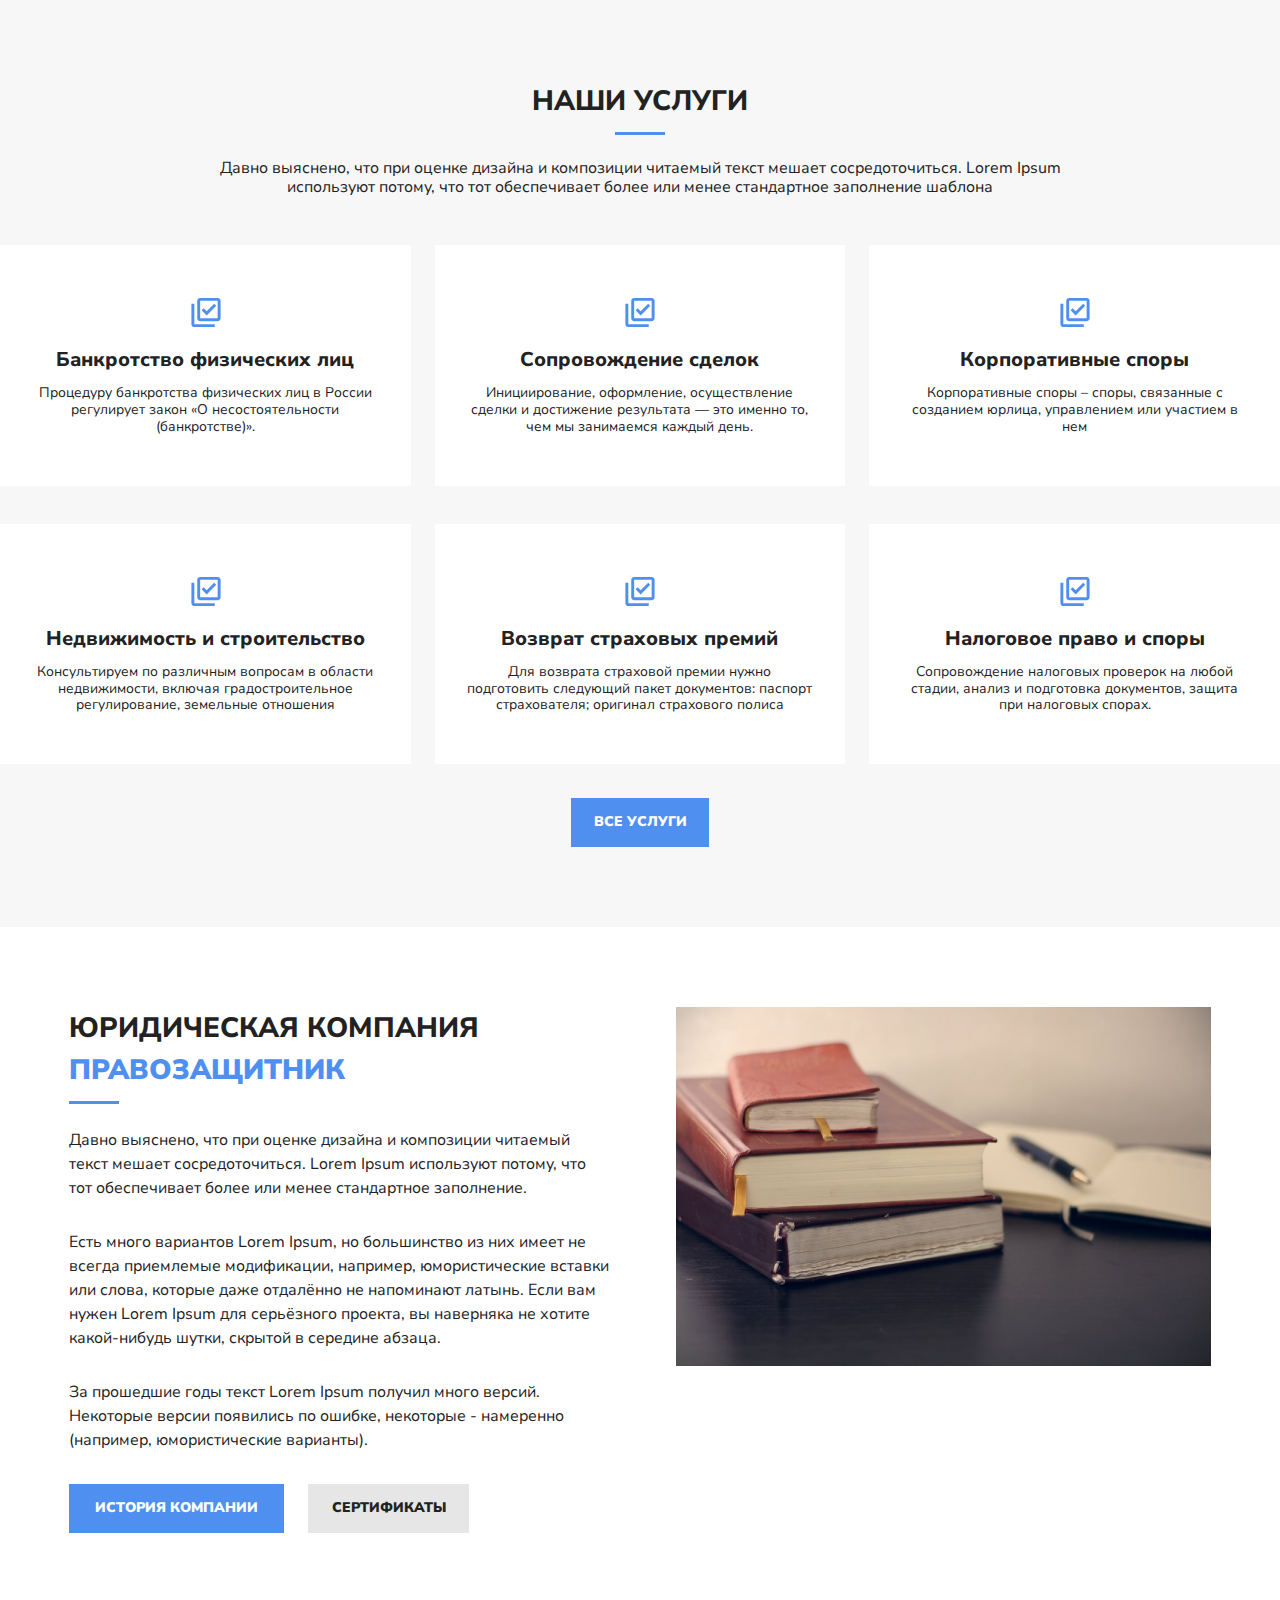
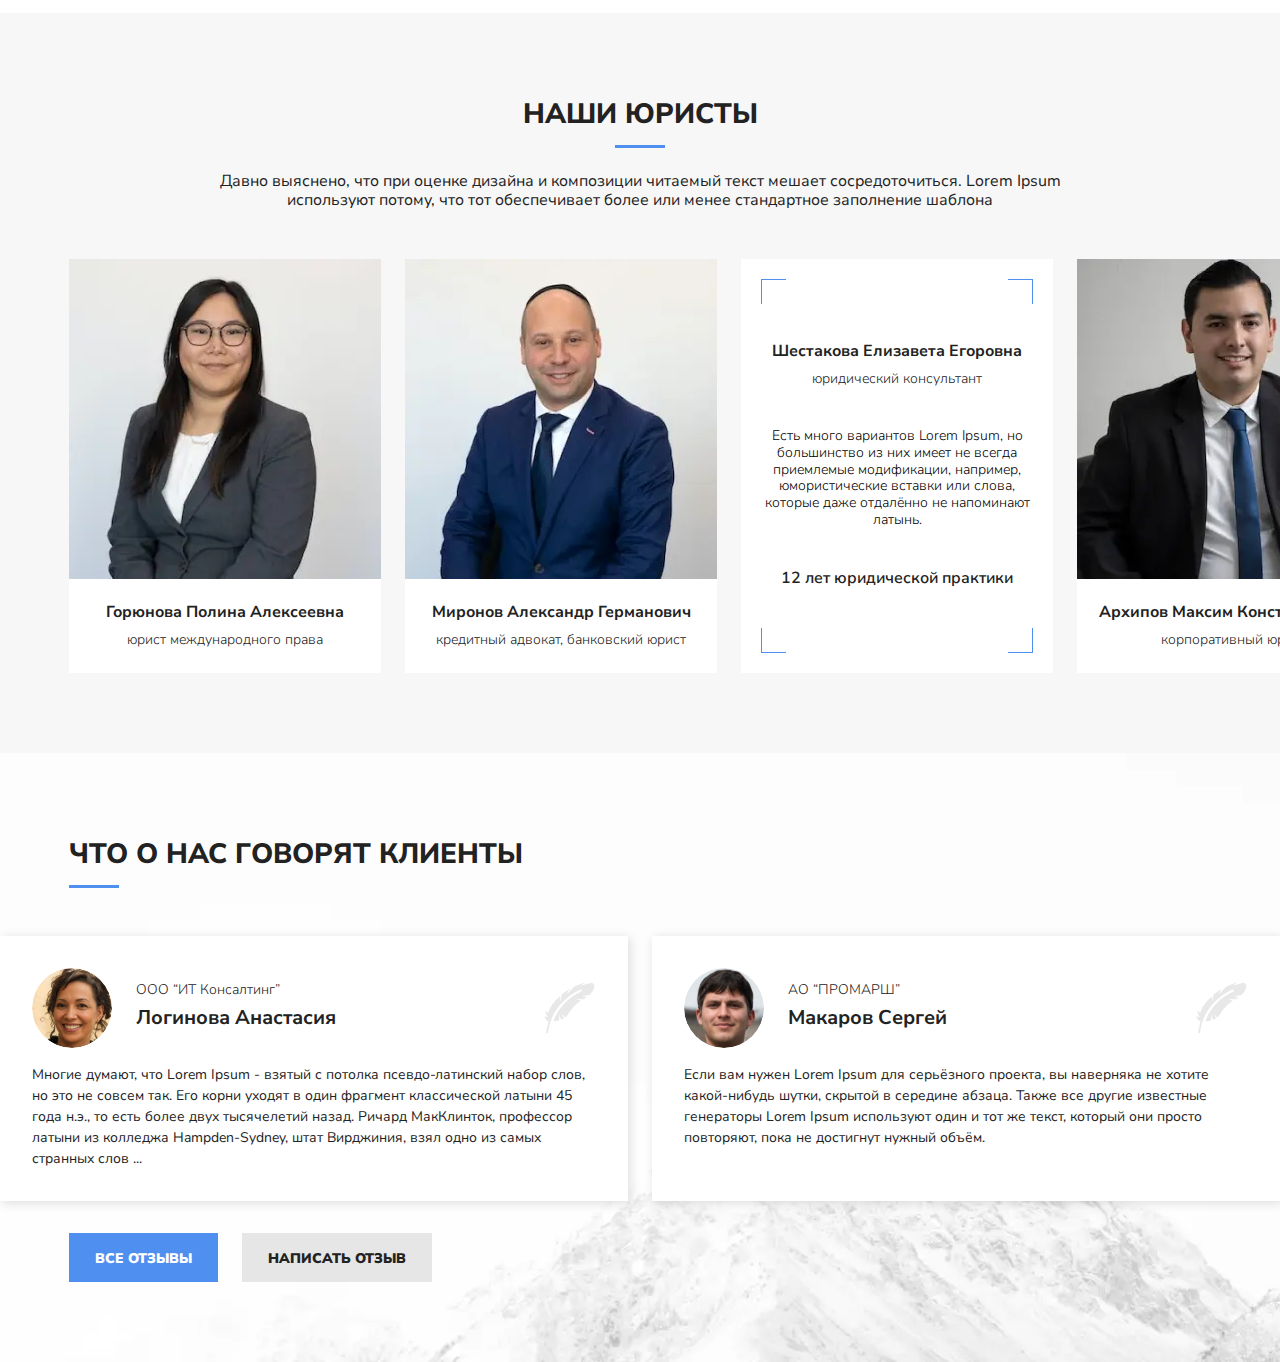
==== index.html @ f479860f "adaptive" ====
<!DOCTYPE html>
<html lang="ru">
<head>
    <meta charset="UTF-8">
    <meta name="viewport" content="width=device-width, initial-scale=1.0">
    <title>Document</title>
    <link rel="stylesheet" href="./reset.scss">
    <link rel="stylesheet" href="./style.css">
</head>
<body>
    <section class="header__top">
        <div class="container">
            <div class="header__top_all">
                <div class="header__info">
                    <div class="header__info_number number">
                        <img class="number__img" src="./img/phone.svg" alt="телефон">
                        <p class="number__text">+7 (922) 022-94-82</p>
                    </div>
                    <div class="header__info_mail mail">
                        <img class="mail__img" src="./img/mail.svg" alt="почта">
                        <p class="mail__text">janis62@yahoo.com</p>
                    </div>
                </div>
                <a class="header__info_call" href="#">Заказать звонок</a>
            </div>
        </div>
    </section>
    <section class="header">
        <div class="container">
            <div class="header__all">
                <div class="header__menu">
                    <div class="header__menu_name">
                        <h1>Правозащитник</h1>
                        <p class="header__menu_name-text">Юридическая компания</p>
                    </div>
                </div>
                <div class="header__main">
                    <a class="header__main_link" href="#">Услуги</a>
                    <a class="header__main_link" href="#">Компании</a>
                    <a class="header__main_link" href="#">Наши юристы</a>
                    <a class="header__main_link" href="#">Отзывы</a>
                    <a class="header__main_link" href="#">Новости</a>
                    <a class="header__main_link" href="#">Контакты</a>
                </div>
            </div>
        </div>
        <div class="container">
            <div class="header__bottom-all">
                <div class="header__bottom-all_text">
                    <p class="header__bottom-all_text-1">Оказываем весь комплекс</p>
                    <p class="header__bottom-all_text-2">Юридических услуг</p>
                    <p class="header__bottom-all_text-3">Давно выяснено, что при оценке дизайна и композиции читаемый текст мешает сосредоточиться. Lorem Ipsum используют потому, что тот обеспечивает более или менее стандартное заполнение.</p>
                </div>
                <button class="header__bottom-all_button">Наши услуги</button>
                <div class="header__bottom-all_slider slider">
                    <div class="slider__menu">
                        <span class="slider__span slider__span_active"></span>
                        <span class="slider__span"></span>
                        <span class="slider__span"></span>
                    </div>
                    <div class="slider__buttons">
                        <button class="slider__button_left" ></button>
                        <span class="slider__button_center"></span>
                        <button class="slider__button_left"></button>
                    </div>
                </div>
            </div>
        </div>
    </section>
    <section class="services">
        <div class="container">
            <div class="services-all">
                <div class="services-all__info">
                    <h2 class="services-all__info_h2">Наши услуги</h2>
                    <hr class="services-all__info_hr">
                </div>
                <p class="services-all__info_text">Давно выяснено, что при оценке дизайна и композиции читаемый текст мешает сосредоточиться. Lorem Ipsum используют потому, что тот обеспечивает более или менее стандартное заполнение шаблона</p>
                
            </div>     
        </div> 
        <div class="container-2">
            <div class="services-all">
                <div class="services-all__articles">
                    <article class="services-all__article services-article">
                        <a class="services-article__img" href="#">
                            <svg width="36" height="35" viewBox="0 0 36 35" fill="none" xmlns="http://www.w3.org/2000/svg">
                            <path d="M29.6665 5.83329V23.3333H12.1665V5.83329H29.6665ZM29.6665 2.91663H12.1665C10.5623 2.91663 9.24984 4.22913 9.24984 5.83329V23.3333C9.24984 24.9375 10.5623 26.25 12.1665 26.25H29.6665C31.2707 26.25 32.5832 24.9375 32.5832 23.3333V5.83329C32.5832 4.22913 31.2707 2.91663 29.6665 2.91663ZM18.6853 20.4166L13.6248 15.3125L15.6665 13.2562L18.6853 16.2895L26.1665 8.74996L28.2082 10.8062L18.6853 20.4166ZM6.33317 8.74996H3.4165V29.1666C3.4165 30.7708 4.729 32.0833 6.33317 32.0833H26.7498V29.1666H6.33317V8.74996Z" fill="#4F8FF0"/>
                            </svg>
                        </a>
                        <div class="services-article__info">
                            <p class="services-article__info_name">Банкротство физических лиц</p>
                            <p class="services-article__info_text">Процедуру банкротства физических лиц в России регулирует закон «О несостоятельности (банкротстве)». </p>
                        </div>
                        <span class="services-article__hover_bl"></span>
                        <span class="services-article__hover_br"></span>
                        <span class="services-article__hover_tl"></span>
                        <span class="services-article__hover_tr"></span>
                    </article>
                    <article class="services-all__article services-article">
                        <a class="services-article__img" href="#">
                            <svg width="36" height="35" viewBox="0 0 36 35" fill="none" xmlns="http://www.w3.org/2000/svg">
                            <path d="M29.6665 5.83329V23.3333H12.1665V5.83329H29.6665ZM29.6665 2.91663H12.1665C10.5623 2.91663 9.24984 4.22913 9.24984 5.83329V23.3333C9.24984 24.9375 10.5623 26.25 12.1665 26.25H29.6665C31.2707 26.25 32.5832 24.9375 32.5832 23.3333V5.83329C32.5832 4.22913 31.2707 2.91663 29.6665 2.91663ZM18.6853 20.4166L13.6248 15.3125L15.6665 13.2562L18.6853 16.2895L26.1665 8.74996L28.2082 10.8062L18.6853 20.4166ZM6.33317 8.74996H3.4165V29.1666C3.4165 30.7708 4.729 32.0833 6.33317 32.0833H26.7498V29.1666H6.33317V8.74996Z" fill="#4F8FF0"/>
                            </svg>
                        </a>
                        <div class="services-article__info">
                            <p class="services-article__info_name">Сопровождение сделок</p>
                            <p class="services-article__info_text">Инициирование, оформление, осуществление сделки и достижение результата — это именно то, чем мы занимаемся каждый день.</p>
                        </div>
                        <span class="services-article__hover_bl"></span>
                        <span class="services-article__hover_br"></span>
                        <span class="services-article__hover_tl"></span>
                        <span class="services-article__hover_tr"></span>
                    </article>
                    <article class="services-all__article services-article">
                        <a class="services-article__img" href="#">
                            <svg width="36" height="35" viewBox="0 0 36 35" fill="none" xmlns="http://www.w3.org/2000/svg">
                            <path d="M29.6665 5.83329V23.3333H12.1665V5.83329H29.6665ZM29.6665 2.91663H12.1665C10.5623 2.91663 9.24984 4.22913 9.24984 5.83329V23.3333C9.24984 24.9375 10.5623 26.25 12.1665 26.25H29.6665C31.2707 26.25 32.5832 24.9375 32.5832 23.3333V5.83329C32.5832 4.22913 31.2707 2.91663 29.6665 2.91663ZM18.6853 20.4166L13.6248 15.3125L15.6665 13.2562L18.6853 16.2895L26.1665 8.74996L28.2082 10.8062L18.6853 20.4166ZM6.33317 8.74996H3.4165V29.1666C3.4165 30.7708 4.729 32.0833 6.33317 32.0833H26.7498V29.1666H6.33317V8.74996Z" fill="#4F8FF0"/>
                            </svg>
                        </a>
                        <div class="services-article__info">
                            <p class="services-article__info_name">Корпоративные споры</p>
                            <p class="services-article__info_text">Корпоративные споры – споры, связанные с созданием юрлица, управлением или участием в нем</p>
                        </div>
                        <span class="services-article__hover_bl"></span>
                        <span class="services-article__hover_br"></span>
                        <span class="services-article__hover_tl"></span>
                        <span class="services-article__hover_tr"></span>
                    </article>
                    <article class="services-all__article services-article">
                        <a class="services-article__img" href="#">
                            <svg width="36" height="35" viewBox="0 0 36 35" fill="none" xmlns="http://www.w3.org/2000/svg">
                            <path d="M29.6665 5.83329V23.3333H12.1665V5.83329H29.6665ZM29.6665 2.91663H12.1665C10.5623 2.91663 9.24984 4.22913 9.24984 5.83329V23.3333C9.24984 24.9375 10.5623 26.25 12.1665 26.25H29.6665C31.2707 26.25 32.5832 24.9375 32.5832 23.3333V5.83329C32.5832 4.22913 31.2707 2.91663 29.6665 2.91663ZM18.6853 20.4166L13.6248 15.3125L15.6665 13.2562L18.6853 16.2895L26.1665 8.74996L28.2082 10.8062L18.6853 20.4166ZM6.33317 8.74996H3.4165V29.1666C3.4165 30.7708 4.729 32.0833 6.33317 32.0833H26.7498V29.1666H6.33317V8.74996Z" fill="#4F8FF0"/>
                            </svg>
                        </a>
                        <div class="services-article__info">
                            <p class="services-article__info_name">Недвижимость и строительство</p>
                            <p class="services-article__info_text">Консультируем по различным вопросам в области недвижимости, включая градостроительное регулирование, земельные отношения</p>
                        </div>
                        <span class="services-article__hover_bl"></span>
                        <span class="services-article__hover_br"></span>
                        <span class="services-article__hover_tl"></span>
                        <span class="services-article__hover_tr"></span>
                    </article>
                    <article class="services-all__article services-article">
                        <a class="services-article__img" href="#">
                            <svg width="36" height="35" viewBox="0 0 36 35" fill="none" xmlns="http://www.w3.org/2000/svg">
                            <path d="M29.6665 5.83329V23.3333H12.1665V5.83329H29.6665ZM29.6665 2.91663H12.1665C10.5623 2.91663 9.24984 4.22913 9.24984 5.83329V23.3333C9.24984 24.9375 10.5623 26.25 12.1665 26.25H29.6665C31.2707 26.25 32.5832 24.9375 32.5832 23.3333V5.83329C32.5832 4.22913 31.2707 2.91663 29.6665 2.91663ZM18.6853 20.4166L13.6248 15.3125L15.6665 13.2562L18.6853 16.2895L26.1665 8.74996L28.2082 10.8062L18.6853 20.4166ZM6.33317 8.74996H3.4165V29.1666C3.4165 30.7708 4.729 32.0833 6.33317 32.0833H26.7498V29.1666H6.33317V8.74996Z" fill="#4F8FF0"/>
                            </svg>
                        </a>
                        <div class="services-article__info">
                            <p class="services-article__info_name">Возврат страховых премий</p>
                            <p class="services-article__info_text">Для возврата страховой премии нужно подготовить следующий пакет документов: паспорт страхователя; оригинал страхового полиса</p>
                        </div>
                        <span class="services-article__hover_bl"></span>
                        <span class="services-article__hover_br"></span>
                        <span class="services-article__hover_tl"></span>
                        <span class="services-article__hover_tr"></span>
                    </article>
                    <article class="services-all__article services-article">
                        <a class="services-article__img" href="#">
                            <svg width="36" height="35" viewBox="0 0 36 35" fill="none" xmlns="http://www.w3.org/2000/svg">
                            <path d="M29.6665 5.83329V23.3333H12.1665V5.83329H29.6665ZM29.6665 2.91663H12.1665C10.5623 2.91663 9.24984 4.22913 9.24984 5.83329V23.3333C9.24984 24.9375 10.5623 26.25 12.1665 26.25H29.6665C31.2707 26.25 32.5832 24.9375 32.5832 23.3333V5.83329C32.5832 4.22913 31.2707 2.91663 29.6665 2.91663ZM18.6853 20.4166L13.6248 15.3125L15.6665 13.2562L18.6853 16.2895L26.1665 8.74996L28.2082 10.8062L18.6853 20.4166ZM6.33317 8.74996H3.4165V29.1666C3.4165 30.7708 4.729 32.0833 6.33317 32.0833H26.7498V29.1666H6.33317V8.74996Z" fill="#4F8FF0"/>
                            </svg>
                        </a>
                        <div class="services-article__info">
                            <p class="services-article__info_name">Налоговое право и споры</p>
                            <p class="services-article__info_text">Сопровождение налоговых проверок на любой стадии, анализ и подготовка документов, защита при налоговых спорах.</p>
                        </div>
                        <span class="services-article__hover_bl"></span>
                        <span class="services-article__hover_br"></span>
                        <span class="services-article__hover_tl"></span>
                        <span class="services-article__hover_tr"></span>
                    </article>
                </div>
            </div>
        </div>  
        <div class="container">
            <div class="services-all">
                <button class="services-all__button button">Все услуги</button>
            </div>
        </div>
    </section>
    <section class="history">
        <div class="container">
            <div class="history__all">
                <div class="history__text history-text">
                    <div class="history-text__title"> 
                        <div class="history-text__title_all">
                            <h2 class="history-text__title_h2">Юридическая компания <span class="history-text__title_span">правозащитник</span></h2>
                        </div>
                        <hr class="history-text__title_hr"></hr>
                    </div>
                    <div class="history-text__text">
                        <p class="history-text__text1">Давно выяснено, что при оценке дизайна и композиции читаемый текст мешает сосредоточиться. Lorem Ipsum используют потому, что тот обеспечивает более или менее стандартное заполнение.</p>
                        <p class="history-text__text2"> Есть много вариантов Lorem Ipsum, но большинство из них имеет не всегда приемлемые модификации, например, юмористические вставки или слова, которые даже отдалённо не напоминают латынь. Если вам нужен Lorem Ipsum для серьёзного проекта, вы наверняка не хотите какой-нибудь шутки, скрытой в середине абзаца.</p>
                        <p class="history-text__text3">За прошедшие годы текст Lorem Ipsum получил много версий. Некоторые версии появились по ошибке, некоторые - намеренно (например, юмористические варианты).</p>
                    </div>
                    <div class="history-text__buttons">
                        <button class="button history-text__button1">История компании</button>
                        <button class="button_gray history-text__button2">Сертификаты</button>
                    </div>
                </div>
                <div class="history-img">
                    <img class="history-picture" src="./img/books.webp" alt="книги">
                </div>
            </div>
        </div>
    </section>
    <section class="lawyers">
        <div class="container">
            <div class="lawyers-all">
                <div class="lawyers-all__title">
                    <h2 class="lawyers-all__title_h2">Наши юристы</h2>
                    <hr class="lawyers-all__title_hr">
                </div>
                <p class="lawyers-all__title_text">Давно выяснено, что при оценке дизайна и композиции читаемый текст мешает сосредоточиться. Lorem Ipsum используют потому, что тот обеспечивает более или менее стандартное заполнение шаблона</p>
                
            </div>
        </div>
        <div class="container-2">
            <div class="lawyers-all__articles">
                <article class="lawyers-all__article lawyers-article">
                    <img class="lawyers-article__picture" src="./img/Goryunova Polina Alekseevna.webp" alt="юрист">
                    <div class="lawyers-article__info">
                        <p class="lawyers-article__info_name">Горюнова Полина Алексеевна</p>
                        <p class="lawyers-article__info_profession">Юрист международного права</p>
                    </div>
                    <p class="lawyers-article__hover_info1">Есть много вариантов Lorem Ipsum, но большинство из них имеет не всегда приемлемые модификации, например, юмористические вставки или слова, которые даже отдалённо не напоминают латынь.</p>
                    <p class="lawyers-article__hover_info2">12 лет юридической практики</p>
                    <span class="lawyers-article__hover_bl"></span>
                    <span class="lawyers-article__hover_br"></span>
                    <span class="lawyers-article__hover_tl"></span>
                    <span class="lawyers-article__hover_tr"></span>
                </article>
                <article class="lawyers-all__article lawyers-article">
                    <img class="lawyers-article__picture" src="./img/Mironov Alexander Germanovich.webp" alt="юрист">
                    <div class="lawyers-article__info">
                        <p class="lawyers-article__info_name">Миронов Александр Германович</p>
                        <p class="lawyers-article__info_profession">Кредитный адвокат, банковский юрист</p>
                    </div>
                    <p class="lawyers-article__hover_info1">Есть много вариантов Lorem Ipsum, но большинство из них имеет не всегда приемлемые модификации, например, юмористические вставки или слова, которые даже отдалённо не напоминают латынь.</p>
                    <p class="lawyers-article__hover_info2">12 лет юридической практики</p>
                    <span class="lawyers-article__hover_bl"></span>
                    <span class="lawyers-article__hover_br"></span>
                    <span class="lawyers-article__hover_tl"></span>
                    <span class="lawyers-article__hover_tr"></span>
                </article>
                <article class="lawyers-all__article lawyers-article lawyers-article-hover">
                    <img class="lawyers-article__picture lawyers-article-hover__picture" src="" alt="юрист">
                    <div class="lawyers-article__info lawyers-article-hover__info">
                        <p class="lawyers-article__info_name lawyers-article-hover__info_name">Шестакова Елизавета Егоровна</p>
                        <p class="lawyers-article__info_profession lawyers-article-hover__info_name">Юридический консультант</p>
                    </div>
                    <p class="lawyers-article__hover_info1 lawyers-article-hover__hover_info1">Есть много вариантов Lorem Ipsum, но большинство из них имеет не всегда приемлемые модификации, например, юмористические вставки или слова, которые даже отдалённо не напоминают латынь.</p>
                    <p class="lawyers-article__hover_info2 lawyers-article-hover__hover_info1">12 лет юридической практики</p>
                    <span class="lawyers-article__hover_bl lawyers-article-hover__hover_bl"></span>
                    <span class="lawyers-article__hover_br lawyers-article-hover__hover_br"></span>
                    <span class="lawyers-article__hover_tl lawyers-article-hover__hover_tl"></span>
                    <span class="lawyers-article__hover_tr lawyers-article-hover__hover_tr"></span>
                </article>
                <article class="lawyers-all__article lawyers-article">
                    <img class="lawyers-article__picture" src="./img/Arkhipov Maxim Konstantinovich.webp" alt="юрист">
                    <div class="lawyers-article__info">
                        <p class="lawyers-article__info_name">Архипов Максим Константинович</p>
                        <p class="lawyers-article__info_profession">Корпоративный юрист</p>
                    </div>
                    <p class="lawyers-article__hover_info1">Есть много вариантов Lorem Ipsum, но большинство из них имеет не всегда приемлемые модификации, например, юмористические вставки или слова, которые даже отдалённо не напоминают латынь.</p>
                    <p class="lawyers-article__hover_info2">12 лет юридической практики</p>
                    <span class="lawyers-article__hover_bl"></span>
                    <span class="lawyers-article__hover_br"></span>
                    <span class="lawyers-article__hover_tl"></span>
                    <span class="lawyers-article__hover_tr"></span>
                </article>
            </div>
        </div>
    </section>
    <section class="reviews">
        <div class="container">
            <div class="reviews-all">
                <nav class="reviews-all__nav reviews-nav">
                    <div class="reviews-nav__title">
                        <h2 class="reviews-nav__title_h2">Что о нас говорят клиенты</h2>
                        <span class="reviews-nav__title_span"></span>
                    </div>
                    <div class="reviews-nav__button">

                    </div>
                </nav>
            </div>
        </div>
        <div class="container-2">
            <div class="reviews-all">
                <div class="reviews-articles">
                    <article class="reviews-article">
                        <div class="reviews-article__personal">
                            <img class="reviews-article__personal_picture1" src="./img/Loginova-Anastasia.svg" alt="клиент">
                            <div class="reviews-article__personal-info">
                                <p class="reviews-article__personal-info_company">ООО “ИТ Консалтинг”</p>
                                <p class="reviews-article__personal-info_name">Логинова Анастасия</p>
                            </div>
                            <img class="reviews-article__personal_picture2" src="./img/game-icons_feather.svg" alt="иконка">
                        </div>
                        <p class="reviews-article__text">Многие думают, что Lorem Ipsum - взятый с потолка псевдо-латинский набор слов, но это не совсем так. Его корни уходят в один фрагмент классической латыни 45 года н.э., то есть более двух тысячелетий назад. Ричард МакКлинток, профессор латыни из колледжа Hampden-Sydney, штат Вирджиния, взял одно из самых странных слов ...</p>
                    </article>
                    <article class="reviews-article">
                        <div class="reviews-article__personal">
                            <img class="reviews-article__personal_picture1" src="./img/Makarov-Sergey.svg" alt="клиент">
                            <div class="reviews-article__personal-info">
                                <p class="reviews-article__personal-info_company">АО “ПРОМАРШ”</p>
                                <p class="reviews-article__personal-info_name">Макаров Сергей</p>
                            </div>
                            <img class="reviews-article__personal_picture2" src="./img/game-icons_feather.svg" alt="иконка">
                        </div>
                        <p class="reviews-article__text">Если вам нужен Lorem Ipsum для серьёзного проекта, вы наверняка не хотите какой-нибудь шутки, скрытой в середине абзаца. Также все другие известные генераторы Lorem Ipsum используют один и тот же текст, который они просто повторяют, пока не достигнут нужный объём.</p>
                    </article>
                </div>
            </div>
        </div>
        <div class="container">
            <div class="reviews-all">
                <div class="reviews-all__buttons">
                    <button class="reviews-all__button button">Все отзывы</button>
                    <button class="reviews-all__button_gray button_gray">Написать отзыв</button>
                </div>
            </div>
        </div>
    </section>
</body>
</html>
---- style.css ----
html, body, div, span, applet, object, iframe,
h1, h2, h3, h4, h5, h6, p, blockquote, pre,
a, abbr, acronym, address, big, cite, code,
del, dfn, em, img, ins, kbd, q, s, samp,
small, strike, strong, sub, sup, tt, var,
b, u, i, center,
dl, dt, dd, ol, ul, li,
fieldset, form, label, legend,
table, caption, tbody, tfoot, thead, tr, th, td,
article, aside, canvas, details, embed,
figure, figcaption, footer, header, hgroup,
menu, nav, output, ruby, section, summary,
time, mark, audio, video {
  margin: 0;
  padding: 0;
  border: 0;
  font-size: 100%;
  font: inherit;
  vertical-align: baseline;
}

/* HTML5 display-role reset for older browsers */
article, aside, details, figcaption, figure,
footer, header, hgroup, menu, nav, section, img {
  display: block;
}

body {
  line-height: 1;
}

ol, ul {
  list-style: none;
}

blockquote, q {
  quotes: none;
}

blockquote:before, blockquote:after,
q:before, q:after {
  content: "";
  content: none;
}

table {
  border-collapse: collapse;
  border-spacing: 0;
}

.history {
  padding: 80px 0;
}
.history__all {
  display: flex;
  gap: 64px;
}
.history-picture {
  display: block;
  width: 535px;
  height: 359px;
}
.history-text {
  max-width: 720px;
  width: 100%;
}
.history-text__title {
  margin-bottom: 24px;
  display: flex;
  flex-direction: column;
  gap: 10px;
}
.history-text__title_h2 {
  color: #222;
  font-family: "NunitoSans", sans-serif;
  font-size: 28px;
  font-weight: 800;
  line-height: 150%;
  text-transform: uppercase;
}
.history-text__title_span {
  color: #4F8FF0;
  font-family: "NunitoSans", sans-serif;
  font-size: 28px;
  font-weight: 900;
  line-height: 150%;
  text-transform: uppercase;
}
.history-text__title_hr {
  width: 50px;
  height: 3px;
  background: #4F8FF0;
  border: none;
}
.history-text__text {
  margin-bottom: 32px;
  gap: 30px;
  display: flex;
  justify-content: space-between;
  flex-direction: column;
}
.history-text__text1 {
  color: #222;
  font-family: "NunitoSans", sans-serif;
  font-size: 16px;
  font-weight: 400;
  line-height: 150%;
}
.history-text__text2 {
  color: #222;
  font-family: "NunitoSans", sans-serif;
  font-size: 16px;
  font-weight: 400;
  line-height: 150%;
}
.history-text__text3 {
  color: #222;
  font-family: "NunitoSans", sans-serif;
  font-size: 16px;
  font-weight: 400;
  line-height: 150%;
}
.history-text__buttons {
  display: flex;
  align-items: flex-start;
  gap: 24px;
}
.history-text__button1 {
  height: 49px;
  transition: 0.5s;
  padding: 16px 24px;
}
.history-text__button1:hover {
  border: 2px solid #4F8FF0;
  background: #FFF;
  color: #4F8FF0;
}
.history-text__button2 {
  max-width: 161px;
  width: 100%;
  height: 49px;
}
.history-text__button2:hover {
  border: 2px solid #E6E6E6;
  background: #FFF;
}

@media screen and (max-width: 1250px) {
  .history-img {
    display: none;
  }
}
@media screen and (max-width: 834px) {
  .history {
    padding: 60px 0;
  }
  .history-text__title_h2 {
    font-size: 24px;
  }
  .history-text__title_span {
    font-size: 24px;
  }
  .history-text__text {
    margin-bottom: 36px;
  }
}
@media screen and (max-width: 490px) {
  .container {
    padding: 0 24px;
  }
  .history {
    padding: 40px 0;
  }
  .history-text__title_h2 {
    font-size: 20px;
  }
  .history-text__title_span {
    font-size: 20px;
  }
  .history-text__buttons {
    flex-wrap: wrap;
    justify-content: center;
  }
}
@media screen and (max-width: 390px) {
  .history-text__text {
    margin-bottom: 40px;
  }
}
* {
  box-sizing: border-box;
  margin: 0;
  padding: 0;
}

@font-face {
  font-family: "NunitoSans";
  src: url(./font/NunitoSans-VariableFont_YTLC\,opsz\,wdth\,wght.ttf), url(), url(), url(), url();
}
.container {
  max-width: 1458px;
  width: 100%;
  padding: 0 69px;
  margin: 0 auto;
}

.container-2 {
  max-width: 1458px;
  width: 100%;
  padding: 0 69px;
  margin: 0 auto;
}

@media screen and (max-width: 490px) {
  .container {
    padding: 0 24px;
  }
}
.header__top {
  padding: 16px 0;
  background-color: #010101;
  display: none;
}

.header__top_all {
  display: flex;
  justify-content: space-between;
}

.header__info {
  display: flex;
  justify-content: space-between;
  gap: 24px;
}

.header__info_number {
  display: flex;
  width: 162px;
  align-items: center;
  gap: 8px;
}

.header__info_mail {
  display: flex;
  width: 162px;
  align-items: center;
  gap: 8px;
}

.number__text {
  color: #FFF;
  font-family: "NunitoSans", sans-serif;
  font-size: 14px;
  font-style: normal;
  font-weight: 600;
  line-height: 120%;
}

.mail__text {
  color: #FFF;
  font-family: "NunitoSans", sans-serif;
  font-size: 14px;
  font-style: normal;
  font-weight: 600;
  line-height: 120%;
}

.header__info_call {
  color: var(--blue-color-100, #4F8FF0);
  font-family: "NunitoSans", sans-serif;
  font-size: 14px;
  font-style: normal;
  font-weight: 700;
  line-height: 150%;
  text-decoration: none;
}

.header {
  background-image: url(./img/background-img.webp);
  background-repeat: no-repeat;
  background-size: cover;
  display: none;
}

.header__all {
  display: flex;
  justify-content: space-between;
  padding: 22px 0 28px 0;
}

.header__menu {
  display: flex;
  width: 312px;
  flex-direction: column;
  align-items: flex-start;
  gap: -10px;
}

h1 {
  color: var(--blue-color-100, #4F8FF0);
  font-family: "NunitoSans", sans-serif;
  font-size: 28px;
  font-style: normal;
  font-weight: 900;
  line-height: 150%;
  text-transform: uppercase;
}

.header__menu_name-text {
  color: var(--white-color-100, #FFF);
  font-family: "NunitoSans", sans-serif;
  font-size: 20px;
  font-style: normal;
  font-weight: 900;
  line-height: 150%;
  text-transform: lowercase;
}

.header__main {
  width: 679px;
  display: flex;
  justify-content: space-between;
  align-items: center;
}

.header__main_link {
  color: var(--white-color-100, #FFF);
  text-align: center;
  font-family: "NunitoSans", sans-serif;
  font-size: 18px;
  font-style: normal;
  font-weight: 700;
  line-height: 120%;
  text-decoration: none;
}

.header__bottom-all {
  padding: 150px 0 36px 0;
}

.header__bottom-all_text {
  display: flex;
  flex-direction: column;
  align-items: center;
  gap: 8px;
  margin-bottom: 48px;
}

.header__bottom-all_text-1 {
  color: #FFF;
  font-family: "NunitoSans", sans-serif;
  font-size: 30px;
  font-style: normal;
  font-weight: 300;
  line-height: 150%;
  text-transform: uppercase;
}

.header__bottom-all_text-2 {
  color: var(--blue-color-100, #4F8FF0);
  font-family: "NunitoSans", sans-serif;
  font-size: 56px;
  font-style: normal;
  font-weight: 600;
  line-height: 150%;
  text-transform: uppercase;
}

.header__bottom-all_text-3 {
  color: var(--white-color-100, #FFF);
  text-align: center;
  font-family: "NunitoSans", sans-serif;
  font-size: 20px;
  font-style: normal;
  font-weight: 400;
  line-height: 120%;
}

.header__bottom-all_button {
  width: 158px;
  height: 49px;
  display: flex;
  margin: 0 auto;
  justify-content: center;
  align-items: center;
  color: var(--white-color-100, #FFF);
  text-align: center;
  font-family: "NunitoSans", sans-serif;
  font-size: 14px;
  font-style: normal;
  font-weight: 900;
  line-height: 120%;
  text-transform: uppercase;
  cursor: pointer;
  border: 2px solid var(--blue-color-100, #4F8FF0);
  background: var(--blue-color-100, #4F8FF0);
  margin-bottom: 192px;
}

.header__bottom-all_slider {
  display: flex;
  max-width: 1320px;
  width: 100%;
  justify-content: space-between;
  align-items: center;
}

.slider__menu {
  width: 28px;
  height: 40px;
  display: flex;
  align-items: flex-end;
  gap: 8px;
}

.slider__span {
  width: 4px;
  height: 24px;
  background: var(--white-color-300, #E6E6E6);
}

.slider__span_active {
  width: 4px;
  height: 40px;
  background: var(--blue-color-100, #4F8FF0);
}

.slider__buttons {
  display: flex;
  align-items: center;
  gap: 8px;
}

.slider__button_left {
  background-image: url(./img/arrowleft.svg);
}

.services {
  background: #F7F7F7;
  padding: 80px 0;
}
.services-all__info {
  display: flex;
  flex-direction: column;
  align-items: center;
  gap: 10px;
  margin-bottom: 24px;
}
.services-all__info_h2 {
  color: var(--colors-black-text, #222);
  font-family: "NunitoSans", sans-serif;
  font-size: 28px;
  font-style: normal;
  font-weight: 800;
  line-height: 150%;
  text-transform: uppercase;
}
.services-all__info_hr {
  width: 50px;
  height: 3px;
  background: #4F8FF0;
  border: none;
}
.services-all__info_text {
  max-width: 920px;
  width: 100%;
  color: var(--colors-black-text, #222);
  text-align: center;
  font-family: "NunitoSans", sans-serif;
  font-size: 16px;
  font-style: normal;
  font-weight: 400;
  line-height: 120%;
  margin: 0 auto;
  margin-bottom: 48px;
}
.services-all__articles {
  max-width: 1320px;
  width: 100%;
  display: grid;
  grid-template-columns: repeat(auto-fill, minmax(336px, 1fr));
  justify-content: space-between;
  justify-items: center;
  gap: 24px;
  row-gap: 38px;
}
.services-all__article {
  width: 100%;
  padding: 50px 32px;
  display: flex;
  flex-direction: column;
  align-items: center;
  gap: 15px;
  background: #FFF;
  justify-content: space-between;
}
.services-all__button {
  width: 138px;
  height: 49px;
  display: flex;
  justify-content: center;
  align-items: center;
  margin: 0 auto;
  border: 2px solid #4F8FF0;
  background: #4F8FF0;
  color: #FFF;
  text-align: center;
  font-family: "NunitoSans", sans-serif;
  font-size: 14px;
  font-style: normal;
  font-weight: 900;
  line-height: 120%;
  text-transform: uppercase;
  cursor: pointer;
  margin-top: 34px;
}
.services-article {
  position: relative;
}
.services-article path {
  transition: 0.5s;
}
.services-article:hover {
  background: #4F8FF0;
  transition: 0.5s;
}
.services-article:hover path {
  fill: #FFFFFF;
}
.services-article:hover .services-article__info_name {
  color: #FFF;
}
.services-article:hover .services-article__info_text {
  color: #FFF;
}
.services-article:hover .services-article__hover_bl {
  display: block;
}
.services-article:hover .services-article__hover_br {
  display: block;
}
.services-article:hover .services-article__hover_tl {
  display: block;
}
.services-article:hover .services-article__hover_tr {
  display: block;
}
.services-article__img {
  width: 35px;
  height: 35px;
}
.services-article__info {
  display: flex;
  flex-direction: column;
  gap: 10px;
  width: 100%;
}
.services-article__info_name {
  color: var(--colors-black-text, #222);
  text-align: center;
  font-family: "NunitoSans", sans-serif;
  font-size: 20px;
  font-style: normal;
  font-weight: 800;
  line-height: 150%;
}
.services-article__info_text {
  color: var(--colors-black-text, #222);
  text-align: center;
  font-family: "NunitoSans", sans-serif;
  font-size: 14px;
  font-style: normal;
  font-weight: 400;
  line-height: 120%;
  width: 100%;
}
.services-article__hover_bl {
  position: absolute;
  display: none;
  width: 35px;
  height: 35px;
  border: 1px solid #FFF;
  border-top: none;
  border-right: none;
  left: 20px;
  bottom: 20px;
}
.services-article__hover_br {
  position: absolute;
  display: none;
  width: 35px;
  height: 35px;
  border: 1px solid #FFF;
  border-top: none;
  border-left: none;
  right: 20px;
  bottom: 20px;
}
.services-article__hover_tl {
  position: absolute;
  display: none;
  width: 35px;
  height: 35px;
  border: 1px solid #FFF;
  border-bottom: none;
  border-right: none;
  left: 20px;
  top: 20px;
}
.services-article__hover_tr {
  position: absolute;
  display: none;
  width: 35px;
  height: 35px;
  border: 1px solid #FFF;
  border-bottom: none;
  border-left: none;
  right: 20px;
  top: 20px;
}

@media screen and (max-width: 834px) {
  .services {
    padding: 60px 0;
  }
  .services-all__info_h2 {
    font-size: 24px;
  }
  .services-all__articles {
    grid-template-columns: repeat(auto-fill, minmax(250px, 1fr));
    justify-items: center;
    row-gap: 24px;
  }
  .services-all__article {
    padding: 30px 32px 40px 32px;
    margin-bottom: 0;
  }
  .services-all__button {
    margin-top: 48px;
  }
  .services-article__info_name {
    line-height: 120%;
  }
  .services-article__info_text {
    font-weight: 300;
  }
}
@media screen and (max-width: 661px) {
  .container-2 {
    padding: 0px;
  }
  .services-all__articles {
    display: -webkit-box;
    overflow: scroll;
    padding: 0 69px;
  }
  .services-all__articles::-webkit-scrollbar {
    width: 0;
    height: 0;
  }
  .services-all__Article {
    width: 336px;
  }
}
@media screen and (max-width: 390px) {
  .services {
    padding: 40px 0;
  }
  .services-all__info_h2 {
    font-size: 20px;
  }
  .services-all__info_text {
    font-size: 14px;
    margin-bottom: 24px;
  }
  .services-all__articles {
    padding: 0 24px;
  }
  .services-all__articles::-webkit-scrollbar {
    width: 0;
    height: 0;
  }
  .services-all__article {
    width: 250px;
    height: 215px;
    padding: 24px 16px 32px 16px;
  }
  .services-all__button {
    margin-top: 30px;
  }
  .services-article__info_text {
    display: -webkit-box;
    -webkit-line-clamp: 3;
    -webkit-box-orient: vertical;
    overflow: hidden;
    text-overflow: ellipsis;
  }
}
.button {
  display: flex;
  align-items: flex-start;
  gap: 10px;
  border: 2px solid #4F8FF0;
  background: #4F8FF0;
  color: #FFF;
  text-align: center;
  font-family: "NunitoSans", sans-serif;
  font-size: 14px;
  font-weight: 900;
  line-height: 120%;
  text-transform: uppercase;
  cursor: pointer;
  align-items: center;
  justify-content: center;
  transition: 0.5s;
}
.button:hover {
  border: 2px solid #4F8FF0;
  background: #FFF;
  color: #4F8FF0;
}
.button_gray {
  display: flex;
  align-items: flex-start;
  gap: 10px;
  border: 2px solid #E6E6E6;
  background: #E6E6E6;
  color: #222;
  text-align: center;
  font-family: "NunitoSans", sans-serif;
  font-size: 14px;
  font-weight: 900;
  line-height: 120%;
  text-transform: uppercase;
  cursor: pointer;
  align-items: center;
  justify-content: center;
}
.button_gray:hover {
  transition: 0.5s;
  border: 2px solid #E6E6E6;
  background: #FFF;
}

.lawyers {
  padding: 80px 0;
  background: #F7F7F7;
}
.lawyers-all__title {
  gap: 10px;
  display: flex;
  flex-direction: column;
  align-items: center;
  margin-bottom: 24px;
}
.lawyers-all__title_h2 {
  color: #222;
  font-family: "NunitoSans", sans-serif;
  font-size: 28px;
  font-weight: 800;
  line-height: 150%;
  text-transform: uppercase;
}
.lawyers-all__title_hr {
  width: 50px;
  height: 3px;
  background: #4F8FF0;
  border: none;
}
.lawyers-all__title_text {
  max-width: 920px;
  width: 100%;
  color: #222;
  text-align: center;
  font-family: "NunitoSans", sans-serif;
  font-size: 16px;
  font-style: normal;
  font-weight: 400;
  line-height: 120%;
  margin: 0 auto;
  margin-bottom: 48px;
}
.lawyers-all__articles {
  display: flex;
  gap: 24px;
}
.lawyers-all__article {
  width: 312px;
  padding: 0 0 24px 0;
  background-color: #FFFFFF;
}
.lawyers-article {
  position: relative;
  width: 312px;
}
.lawyers-article__picture {
  width: 100%;
  overflow: hidden;
  margin-bottom: 24px;
}
.lawyers-article__info {
  display: flex;
  padding: 0px 16px;
  flex-direction: column;
  align-items: center;
  gap: 10px;
  align-self: stretch;
}
.lawyers-article__info_name {
  color: #222;
  text-align: center;
  font-family: "NunitoSans", sans-serif;
  font-size: 16px;
  font-style: normal;
  font-weight: 700;
  line-height: 120%;
}
.lawyers-article__info_profession {
  color: #222;
  text-align: center;
  font-family: "NunitoSans", sans-serif;
  font-size: 14px;
  font-style: normal;
  font-weight: 300;
  line-height: 120%;
  text-transform: lowercase;
}
.lawyers-article__hover_info1 {
  display: none;
  color: #000;
  text-align: center;
  font-family: "NunitoSans", sans-serif;
  font-size: 14px;
  font-weight: 300;
  line-height: 120%;
}
.lawyers-article__hover_info2 {
  display: none;
  color: #222;
  text-align: center;
  font-family: "NunitoSans", sans-serif;
  font-size: 16px;
  font-weight: 600;
  line-height: 120%;
}
.lawyers-article__hover_bl {
  position: absolute;
  display: none;
  width: 25px;
  height: 25px;
  border: 1px solid #4F8FF0;
  border-right: none;
  border-top: none;
  left: 20px;
  bottom: 20px;
}
.lawyers-article__hover_br {
  position: absolute;
  display: none;
  width: 25px;
  height: 25px;
  border: 1px solid #4F8FF0;
  border-left: none;
  border-top: none;
  right: 20px;
  bottom: 20px;
}
.lawyers-article__hover_tl {
  position: absolute;
  display: none;
  width: 25px;
  height: 25px;
  border: 1px solid #4F8FF0;
  border-bottom: none;
  border-right: none;
  left: 20px;
  top: 20px;
}
.lawyers-article__hover_tr {
  position: absolute;
  display: none;
  width: 25px;
  height: 25px;
  border: 1px solid #4F8FF0;
  border-left: none;
  border-bottom: none;
  right: 20px;
  top: 20px;
}
.lawyers-article-hover {
  gap: 40px;
  display: flex;
  flex-direction: column;
  justify-content: space-between;
  padding: 83px 20px 84px 20px;
}
.lawyers-article-hover__picture {
  display: none;
}
.lawyers-article-hover__info {
  padding: 0;
}
.lawyers-article-hover__hover_info1 {
  display: block;
}
.lawyers-article-hover__hover_info2 {
  display: block;
}
.lawyers-article-hover .lawyers-article-hover__hover_bl {
  display: block;
}
.lawyers-article-hover .lawyers-article-hover__hover_br {
  display: block;
}
.lawyers-article-hover .lawyers-article-hover__hover_tl {
  display: block;
}
.lawyers-article-hover .lawyers-article-hover__hover_tr {
  display: block;
}
.lawyers-article:hover {
  transition: 0.5s;
  gap: 40px;
  display: flex;
  flex-direction: column;
  justify-content: space-between;
  padding: 83px 20px 84px 20px;
}
.lawyers-article:hover .lawyers-article__picture {
  display: none;
}
.lawyers-article:hover .lawyers-article__info {
  padding: 0;
}
.lawyers-article:hover .lawyers-article__hover_info1 {
  display: block;
}
.lawyers-article:hover .lawyers-article__hover_info2 {
  display: block;
}
.lawyers-article:hover .lawyers-article__hover_bl {
  display: block;
}
.lawyers-article:hover .lawyers-article__hover_br {
  display: block;
}
.lawyers-article:hover .lawyers-article__hover_tl {
  display: block;
}
.lawyers-article:hover .lawyers-article__hover_tr {
  display: block;
}

@media screen and (max-width: 1402px) {
  .container-2 {
    padding: 0;
  }
  .lawyers-all__articles {
    display: -webkit-box;
    overflow: scroll;
    padding: 0 69px;
  }
  .lawyers-all__articles::-webkit-scrollbar {
    width: 0;
    height: 0;
  }
}
@media screen and (max-width: 834px) {
  .container-2 {
    padding: 0;
  }
  .lawyers {
    padding: 60px 0;
  }
  .lawyers-all__title_h2 {
    font-size: 24px;
  }
  .lawyers-all__articles {
    overflow: scroll;
    padding: 0 69px;
  }
  .lawyers-all__articles::-webkit-scrollbar {
    width: 0;
    height: 0;
  }
  .lawyers-article {
    width: 300px;
    height: 390px;
  }
}
@media screen and (max-width: 390px) {
  .lawyers {
    padding: 40px 0 46px 0;
  }
  .lawyers-all__title {
    margin-bottom: 16px;
  }
  .lawyers-all__title_h2 {
    font-size: 20px;
  }
  .lawyers-all__title_text {
    font-size: 14px;
    margin-bottom: 29px;
  }
  .lawyers-all__articles {
    padding: 0 69px;
  }
  .lawyers-article {
    width: 250px;
  }
}
.reviews {
  background-image: url(./img/background-reviews.webp);
  background-repeat: no-repeat;
  background-size: cover;
  padding: 80px 0;
}
.reviews-nav__title {
  display: flex;
  flex-direction: column;
  align-items: flex-start;
  gap: 10px;
  margin-bottom: 48px;
}
.reviews-nav__title_h2 {
  color: #222;
  font-family: "NunitoSans", sans-serif;
  font-size: 28px;
  font-weight: 800;
  line-height: 150%;
  text-transform: uppercase;
}
.reviews-nav__title_span {
  width: 50px;
  height: 3px;
  background: #4F8FF0;
  border: none;
}
.reviews-articles {
  display: flex;
  gap: 24px;
  margin-bottom: 32px;
}
.reviews-article {
  background: #FFF;
  box-shadow: 2px 2px 10px 0px rgba(33, 33, 33, 0.15);
  padding: 32px;
  width: 648px;
  display: flex;
  flex-direction: column;
  align-items: flex-start;
  gap: 16px;
  align-self: stretch;
}
.reviews-article__personal {
  display: flex;
  align-items: center;
  gap: 24px;
  align-self: stretch;
}
.reviews-article__personal_picture1 {
  width: 80px;
  height: 80px;
  border-radius: 100px;
}
.reviews-article__personal-info {
  display: flex;
  flex-direction: column;
  align-items: flex-start;
  gap: 4px;
  flex: 1 0 0;
}
.reviews-article__personal-info_company {
  color: #222;
  font-family: "NunitoSans", sans-serif;
  font-size: 14px;
  font-weight: 300;
  line-height: 120%;
}
.reviews-article__personal-info_name {
  color: #222;
  font-family: "NunitoSans", sans-serif;
  font-size: 20px;
  font-weight: 700;
  line-height: 150%;
}
.reviews-article__text {
  color: #222;
  font-family: "NunitoSans", sans-serif;
  font-size: 14px;
  font-weight: 400;
  line-height: 150%;
}
.reviews-all__buttons {
  display: flex;
  align-items: center;
  gap: 24px;
}
.reviews-all__button {
  display: flex;
  padding: 16px 24px;
  align-items: flex-start;
  gap: 10px;
  border: 2px solid #4F8FF0;
  background: #4F8FF0;
  height: 49px;
}
.reviews-all__button_gray {
  display: flex;
  padding: 16px 24px;
  align-items: flex-start;
  gap: 10px;
  border: 2px solid #E6E6E6;
  background: #E6E6E6;
  height: 49px;
}

@media screen and (max-width: 1100px) {
  .container-2 {
    padding: 0;
  }
  .reviews-articles {
    padding: 0 69px;
    display: -webkit-box;
    overflow: scroll;
  }
  .reviews-articles::-webkit-scrollbar {
    width: 0;
    height: 0;
  }
}/*# sourceMappingURL=style.css.map */
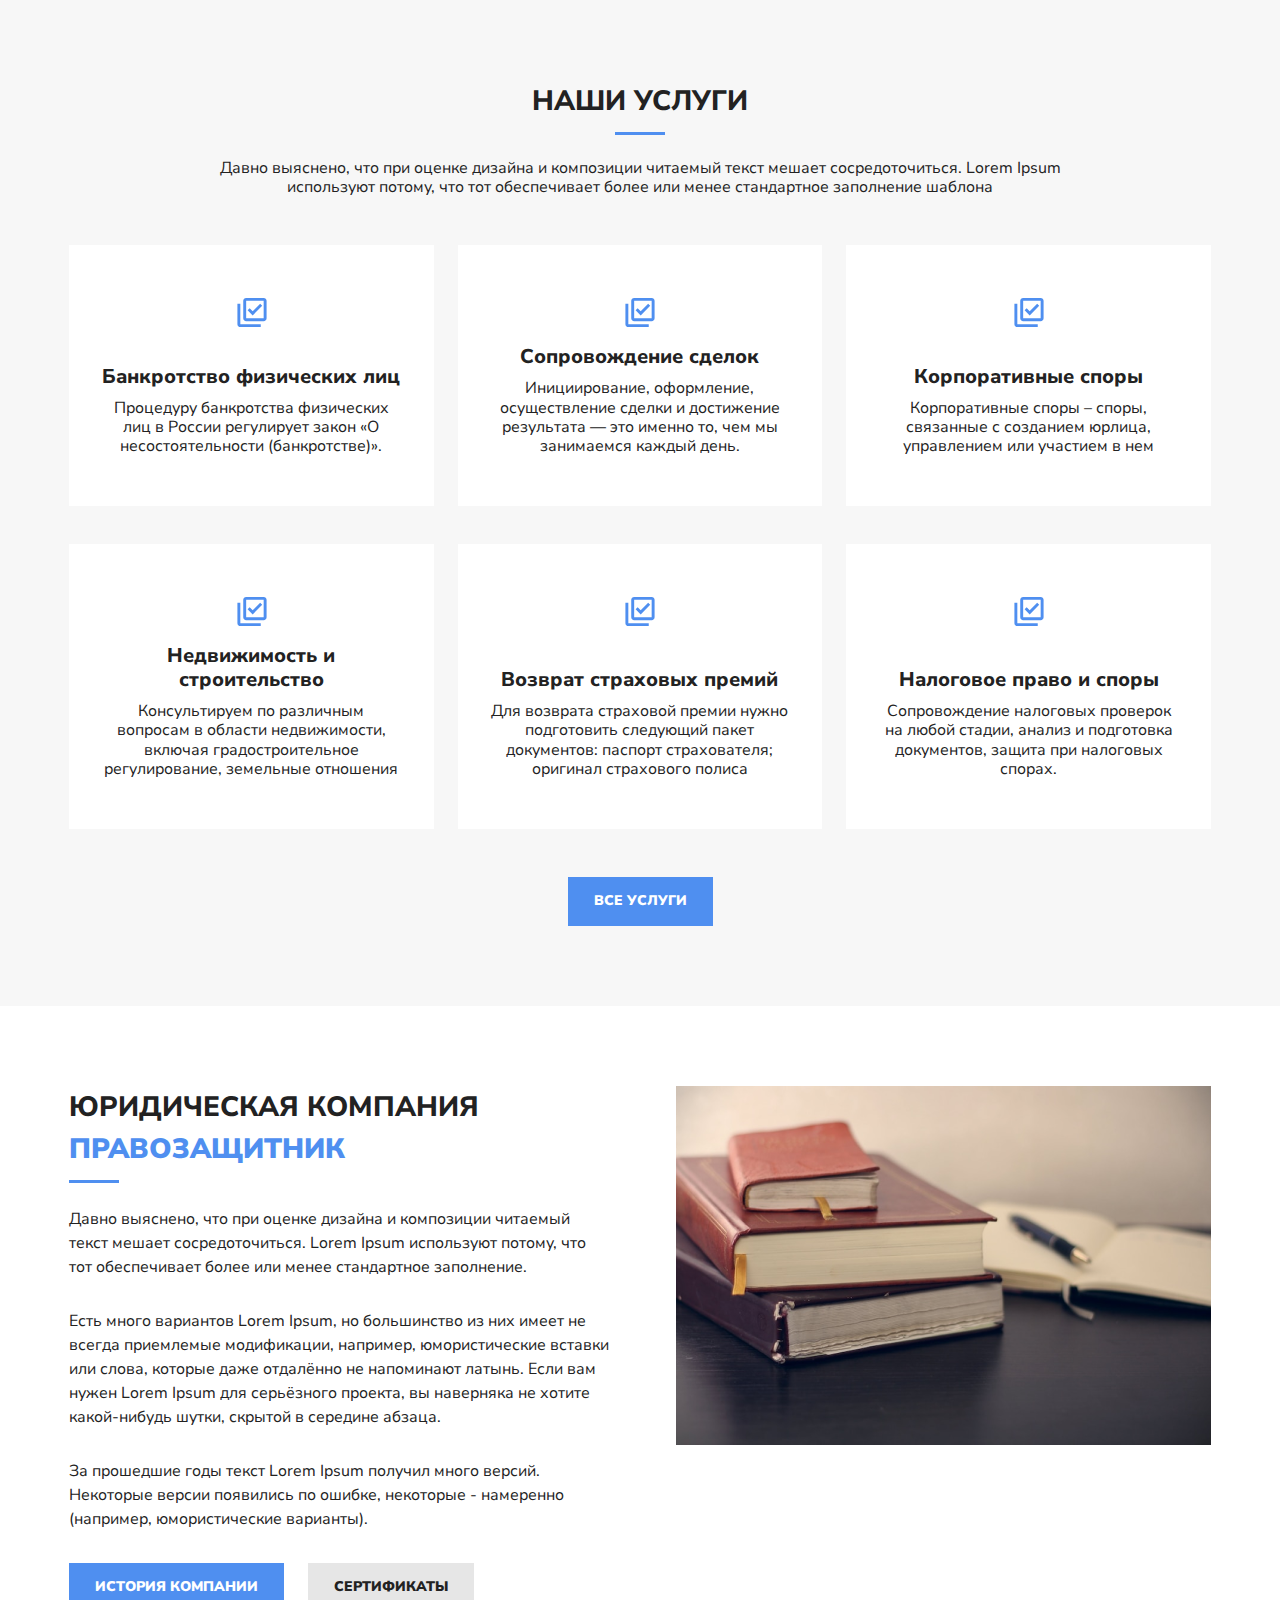
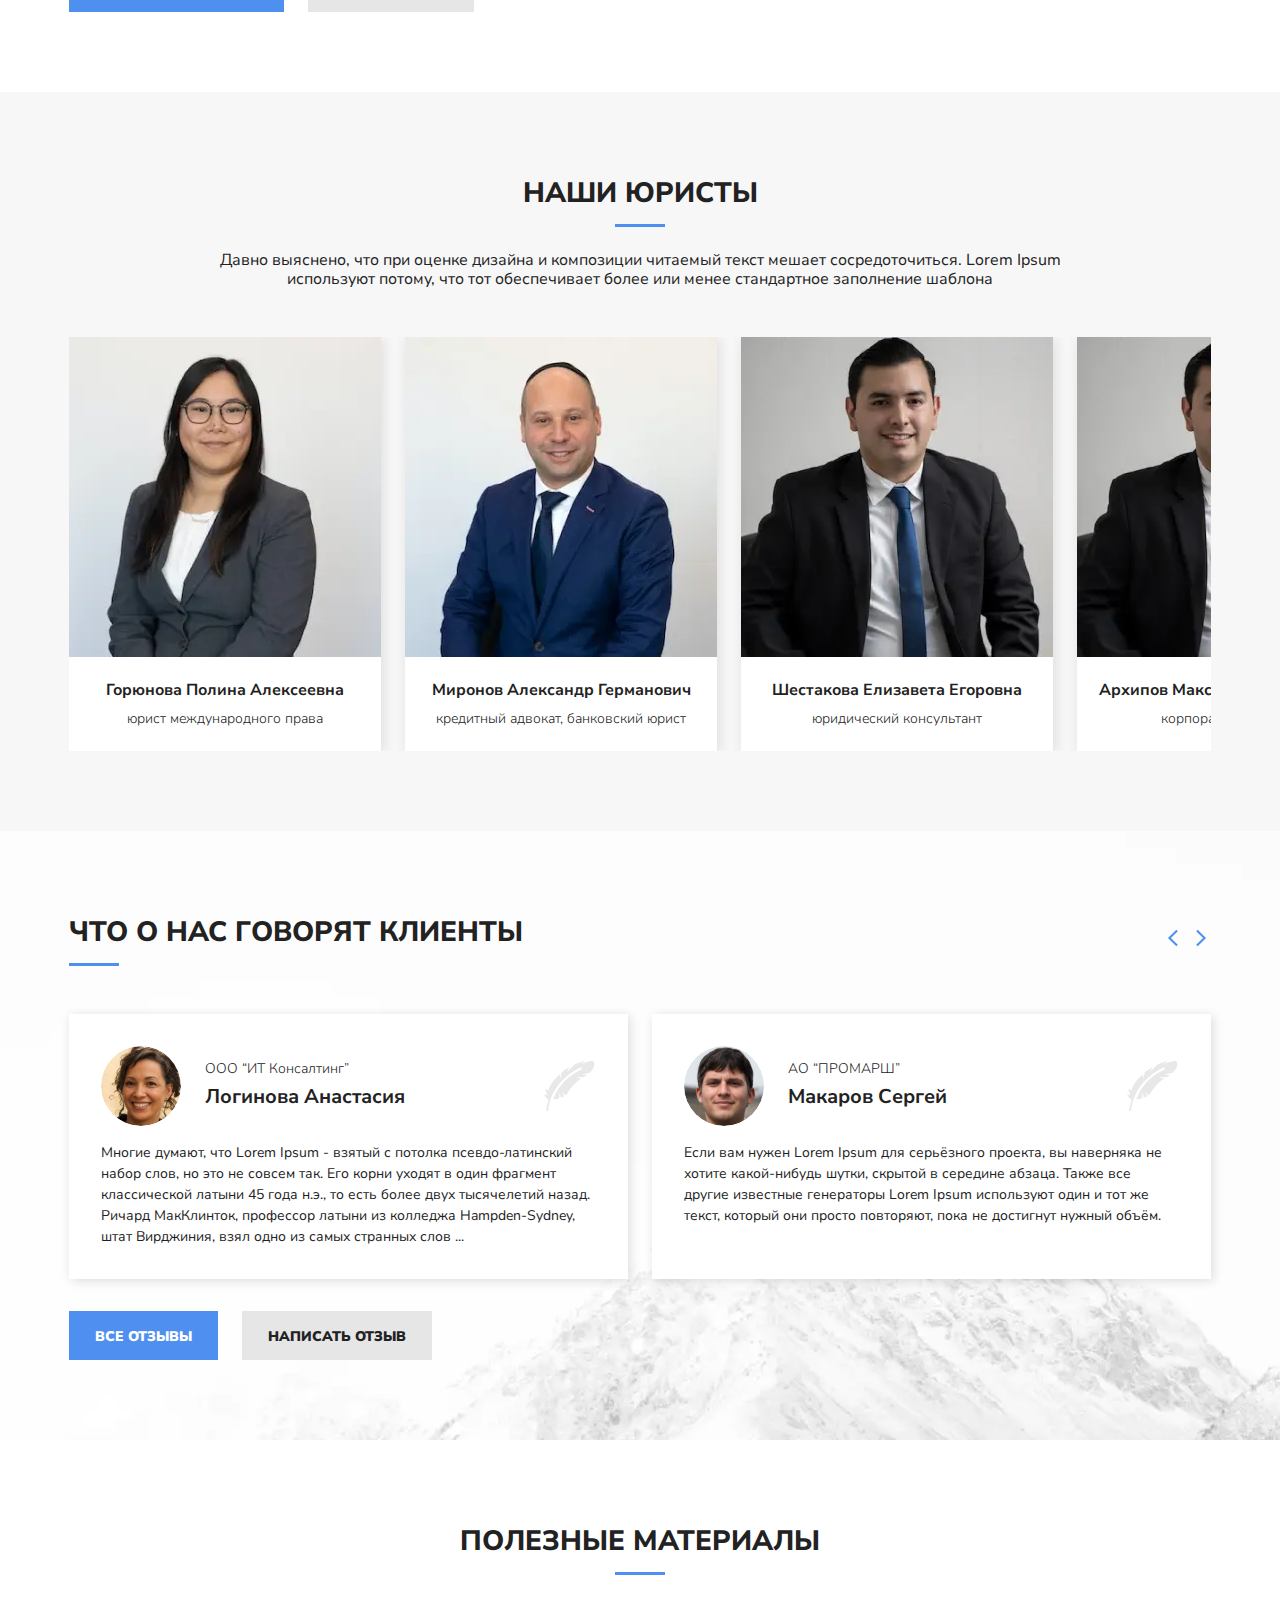
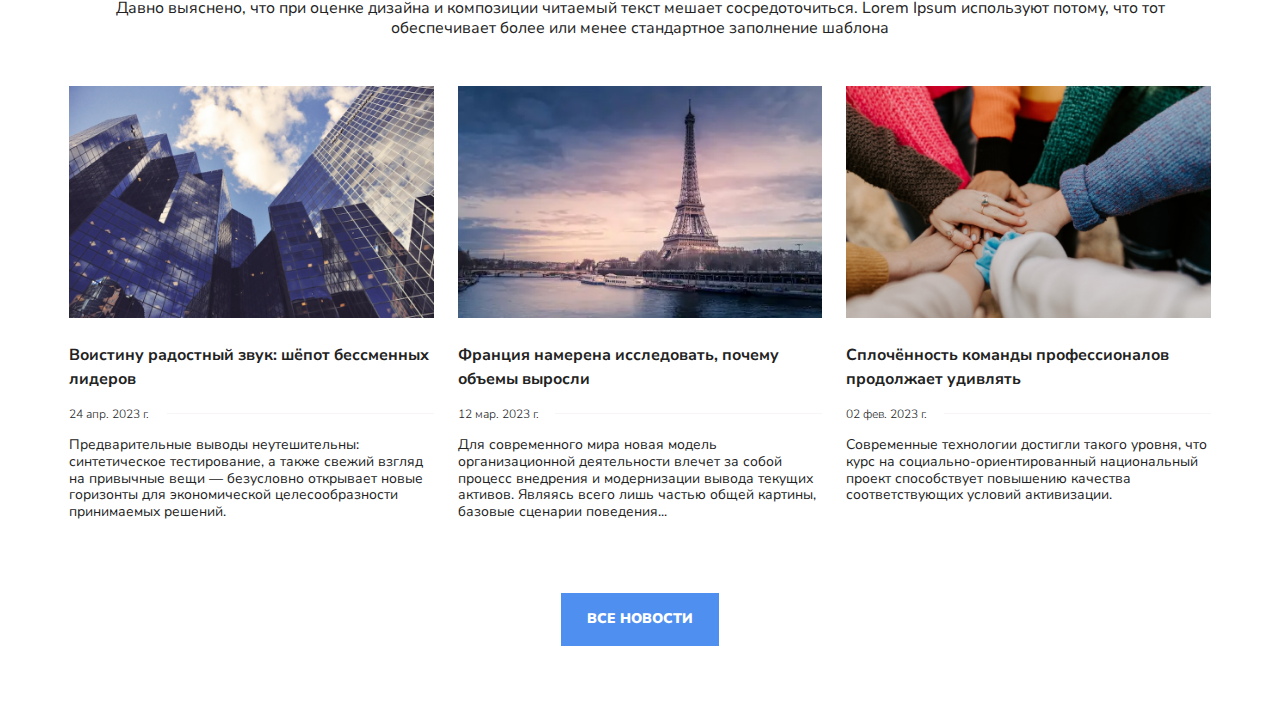
==== commit d91da650: "adaptive" ====
--- a/index.html
+++ b/index.html
@@ -217,7 +217,7 @@
                 
             </div>
         </div>
-        <div class="container-2">
+        <div class="container-2 container-2__lawyers">
             <div class="lawyers-all__articles">
                 <article class="lawyers-all__article lawyers-article">
                     <img class="lawyers-article__picture" src="./img/Goryunova Polina Alekseevna.webp" alt="юрист">
@@ -245,24 +245,11 @@
                     <span class="lawyers-article__hover_tl"></span>
                     <span class="lawyers-article__hover_tr"></span>
                 </article>
-                <article class="lawyers-all__article lawyers-article lawyers-article-hover">
-                    <img class="lawyers-article__picture lawyers-article-hover__picture" src="" alt="юрист">
-                    <div class="lawyers-article__info lawyers-article-hover__info">
-                        <p class="lawyers-article__info_name lawyers-article-hover__info_name">Шестакова Елизавета Егоровна</p>
-                        <p class="lawyers-article__info_profession lawyers-article-hover__info_name">Юридический консультант</p>
-                    </div>
-                    <p class="lawyers-article__hover_info1 lawyers-article-hover__hover_info1">Есть много вариантов Lorem Ipsum, но большинство из них имеет не всегда приемлемые модификации, например, юмористические вставки или слова, которые даже отдалённо не напоминают латынь.</p>
-                    <p class="lawyers-article__hover_info2 lawyers-article-hover__hover_info1">12 лет юридической практики</p>
-                    <span class="lawyers-article__hover_bl lawyers-article-hover__hover_bl"></span>
-                    <span class="lawyers-article__hover_br lawyers-article-hover__hover_br"></span>
-                    <span class="lawyers-article__hover_tl lawyers-article-hover__hover_tl"></span>
-                    <span class="lawyers-article__hover_tr lawyers-article-hover__hover_tr"></span>
-                </article>
                 <article class="lawyers-all__article lawyers-article">
                     <img class="lawyers-article__picture" src="./img/Arkhipov Maxim Konstantinovich.webp" alt="юрист">
                     <div class="lawyers-article__info">
-                        <p class="lawyers-article__info_name">Архипов Максим Константинович</p>
-                        <p class="lawyers-article__info_profession">Корпоративный юрист</p>
+                        <p class="lawyers-article__info_name">Шестакова Елизавета Егоровна</p>
+                        <p class="lawyers-article__info_profession">Юридический консультант</p>
                     </div>
                     <p class="lawyers-article__hover_info1">Есть много вариантов Lorem Ipsum, но большинство из них имеет не всегда приемлемые модификации, например, юмористические вставки или слова, которые даже отдалённо не напоминают латынь.</p>
                     <p class="lawyers-article__hover_info2">12 лет юридической практики</p>
@@ -271,11 +258,24 @@
                     <span class="lawyers-article__hover_tl"></span>
                     <span class="lawyers-article__hover_tr"></span>
                 </article>
+                <article class="lawyers-all__article lawyers-article">
+                    <img class="lawyers-article__picture" src="./img/Arkhipov Maxim Konstantinovich.webp" alt="юрист">
+                    <div class="lawyers-article__info">
+                        <p class="lawyers-article__info_name">Архипов Максим Константинович</p>
+                        <p class="lawyers-article__info_profession">Корпоративный юрист</p>
+                    </div>
+                    <p class="lawyers-article__hover_info1">Есть много вариантов Lorem Ipsum, но большинство из них имеет не всегда приемлемые модификации, например, юмористические вставки или слова, которые даже отдалённо не напоминают латынь.</p>
+                    <p class="lawyers-article__hover_info2">12 лет юридической практики</p>
+                    <span class="lawyers-article__hover_bl"></span>
+                    <span class="lawyers-article__hover_br"></span>
+                    <span class="lawyers-article__hover_tl"></span>
+                    <span class="lawyers-article__hover_tr"></span>
+                </article>
             </div>
         </div>
     </section>
     <section class="reviews">
-        <div class="container">
+        <div class="container container-1">
             <div class="reviews-all">
                 <nav class="reviews-all__nav reviews-nav">
                     <div class="reviews-nav__title">
@@ -283,12 +283,20 @@
                         <span class="reviews-nav__title_span"></span>
                     </div>
                     <div class="reviews-nav__button">
-
+                        <a href="#" class="reviews-nav__button_left"><svg width="21" height="20" viewBox="0 0 21 20" fill="none" class="reviews-nav__button_left" xmlns="http://www.w3.org/2000/svg">
+                            <path class="reviews-nav__button_left" d="M14.3055 18.3333L5.97217 9.99996L14.3055 1.66663L15.7847 3.14579L8.9305 9.99996L15.7847 16.8541L14.3055 18.3333Z" fill="#E6E6E6"/>
+                            </svg>
+                        </a>
+                        <span class="reviews-nav__button_center"></span>
+                        <a href="#" class="reviews-nav__button_right"><svg width="20" height="20" viewBox="0 0 20 20" fill="none" xmlns="http://www.w3.org/2000/svg">
+                            <path class="reviews-nav__button_right" d="M6.68742 18.3333L5.20825 16.8541L12.0624 9.99996L5.20825 3.14579L6.68742 1.66663L15.0208 9.99996L6.68742 18.3333Z" fill="#E6E6E6"/>
+                            </svg>
+                        </a>
                     </div>
                 </nav>
             </div>
         </div>
-        <div class="container-2">
+        <div class="container-2 container-2__reviews">
             <div class="reviews-all">
                 <div class="reviews-articles">
                     <article class="reviews-article">
@@ -325,5 +333,77 @@
             </div>
         </div>
     </section>
+    <section class="materials">
+        <div class="container">
+            <div class="materials-all">
+                <div class="materials-all__title">
+                    <h2 class="materials-all__title_h2">Полезные материалы</h2>
+                    <span class="materials-all__title_span"></span>
+                </div>
+                <p class="materials-all__text">Давно выяснено, что при оценке дизайна и композиции читаемый текст мешает сосредоточиться. Lorem Ipsum используют потому, что тот обеспечивает более или менее стандартное заполнение шаблона</p>
+            </div>
+        </div>
+        <div class="container-2">
+            <div class="materials-articles">
+                <article class="materials-article">
+                    <img class="materials-article__picture" src="./img/skyscrapers.webp" alt="высокие дома">
+                    <span class="materials-article__hover_bl"></span>
+                    <span class="materials-article__hover_br"></span>
+                    <span class="materials-article__hover_tl"></span>
+                    <span class="materials-article__hover_tr"></span>
+                    <div class="materials-article__div">
+                        <img class="materials-article__div_svg" src="./img/show.svg" alt="глаз">
+                    </div>
+                    <div class="materials-article__info">
+                        <p class="materials-article__info_name">Воистину радостный звук: шёпот бессменных лидеров</p>
+                        <div class="materials-article__info-time-span">
+                            <time class="materials-article__info_time">24 апр. 2023 г.</time>
+                            <div class="materials-article__info_Span"><span class="materials-article__info_span"></span></div>
+                        </div>
+                        <p class="materials-article__info_text">Предварительные выводы неутешительны: синтетическое тестирование, а также свежий взгляд на привычные вещи — безусловно открывает новые горизонты для экономической целесообразности принимаемых решений. </p>
+                    </div>
+                </article>
+                <article class="materials-article">
+                    <img class="materials-article__picture" src="./img/tower.webp" alt="эльфивая башня">
+                    <span class="materials-article__hover_bl"></span>
+                    <span class="materials-article__hover_br"></span>
+                    <span class="materials-article__hover_tl"></span>
+                    <span class="materials-article__hover_tr"></span>
+                    <div class="materials-article__div">
+                        <img class="materials-article__div_svg" src="./img/show.svg" alt="глаз">
+                    </div>
+                    <div class="materials-article__info">
+                        <p class="materials-article__info_name">Франция намерена исследовать, почему объемы выросли</p>
+                        <div class="materials-article__info-time-span">
+                            <time class="materials-article__info_time">12 мар. 2023 г.</time>
+                            <div class="materials-article__info_Span"><span class="materials-article__info_span"></span></div>
+                        </div>
+                        <p class="materials-article__info_text">Для современного мира новая модель организационной деятельности влечет за собой процесс внедрения и модернизации вывода текущих активов. Являясь всего лишь частью общей картины, базовые сценарии поведения...</p>
+                    </div>
+                </article>
+                <article class="materials-article">
+                    <img class="materials-article__picture" src="./img/cohesion.webp" alt="сплоченность">
+                    <span class="materials-article__hover_bl"></span>
+                    <span class="materials-article__hover_br"></span>
+                    <span class="materials-article__hover_tl"></span>
+                    <span class="materials-article__hover_tr"></span>
+                    <div class="materials-article__div">
+                        <img class="materials-article__div_svg" src="./img/show.svg" alt="глаз">
+                    </div>
+                    <div class="materials-article__info">
+                        <p class="materials-article__info_name">Сплочённость команды профессионалов продолжает удивлять</p>
+                        <div class="materials-article__info-time-span">
+                            <time class="materials-article__info_time">02 фев. 2023 г.</time>
+                            <div class="materials-article__info_Span"><span class="materials-article__info_span"></span></div>
+                        </div>
+                        <p class="materials-article__info_text">Современные технологии достигли такого уровня, что курс на социально-ориентированный национальный проект способствует повышению качества соответствующих условий активизации. </p>
+                    </div>
+                </article>
+            </div>
+        </div>
+        <div class="container">
+            <button class="materials-button button">Все новости</button>
+        </div>
+    </section>
 </body>
 </html>--- a/style.css
+++ b/style.css
@@ -136,9 +136,8 @@
   color: #4F8FF0;
 }
 .history-text__button2 {
-  max-width: 161px;
-  width: 100%;
   height: 49px;
+  padding: 16px 24px;
 }
 .history-text__button2:hover {
   border: 2px solid #E6E6E6;
@@ -211,7 +210,7 @@
   margin: 0 auto;
 }
 
-@media screen and (max-width: 490px) {
+@media screen and (max-width: 390px) {
   .container {
     padding: 0 24px;
   }
@@ -495,8 +494,8 @@
   justify-content: space-between;
 }
 .services-all__button {
-  width: 138px;
   height: 49px;
+  padding: 16px 24px;
   display: flex;
   justify-content: center;
   align-items: center;
@@ -512,7 +511,7 @@
   line-height: 120%;
   text-transform: uppercase;
   cursor: pointer;
-  margin-top: 34px;
+  margin-top: 48px;
 }
 .services-article {
   position: relative;
@@ -523,6 +522,8 @@
 .services-article:hover {
   background: #4F8FF0;
   transition: 0.5s;
+  cursor: url("./img/cursor.svg"), auto;
+  border: none;
 }
 .services-article:hover path {
   fill: #FFFFFF;
@@ -562,13 +563,13 @@
   font-size: 20px;
   font-style: normal;
   font-weight: 800;
-  line-height: 150%;
+  line-height: 120%;
 }
 .services-article__info_text {
   color: var(--colors-black-text, #222);
   text-align: center;
   font-family: "NunitoSans", sans-serif;
-  font-size: 14px;
+  font-size: 16px;
   font-style: normal;
   font-weight: 400;
   line-height: 120%;
@@ -643,50 +644,7 @@
   }
   .services-article__info_text {
     font-weight: 300;
-  }
-}
-@media screen and (max-width: 661px) {
-  .container-2 {
-    padding: 0px;
-  }
-  .services-all__articles {
-    display: -webkit-box;
-    overflow: scroll;
-    padding: 0 69px;
-  }
-  .services-all__articles::-webkit-scrollbar {
-    width: 0;
-    height: 0;
-  }
-  .services-all__Article {
-    width: 336px;
-  }
-}
-@media screen and (max-width: 390px) {
-  .services {
-    padding: 40px 0;
-  }
-  .services-all__info_h2 {
-    font-size: 20px;
-  }
-  .services-all__info_text {
     font-size: 14px;
-    margin-bottom: 24px;
-  }
-  .services-all__articles {
-    padding: 0 24px;
-  }
-  .services-all__articles::-webkit-scrollbar {
-    width: 0;
-    height: 0;
-  }
-  .services-all__article {
-    width: 250px;
-    height: 215px;
-    padding: 24px 16px 32px 16px;
-  }
-  .services-all__button {
-    margin-top: 30px;
   }
   .services-article__info_text {
     display: -webkit-box;
@@ -696,6 +654,60 @@
     text-overflow: ellipsis;
   }
 }
+@media screen and (max-width: 661px) {
+  .container-2 {
+    padding: 0px;
+  }
+  .services-all__articles {
+    display: -webkit-box;
+    overflow: scroll;
+    padding: 0 69px;
+  }
+  .services-all__articles::-webkit-scrollbar {
+    width: 0;
+    height: 0;
+  }
+  .services-all__article {
+    width: 336px;
+  }
+}
+@media screen and (max-width: 390px) {
+  .services {
+    padding: 40px 0;
+  }
+  .services-all__info {
+    margin-bottom: 16px;
+  }
+  .services-all__info_h2 {
+    font-size: 20px;
+  }
+  .services-all__info_text {
+    font-size: 14px;
+    margin-bottom: 24px;
+  }
+  .services-all__articles {
+    padding: 0 24px;
+  }
+  .services-all__articles::-webkit-scrollbar {
+    width: 0;
+    height: 0;
+  }
+  .services-all__article {
+    width: 250px;
+    height: 215px;
+    padding: 24px 16px 32px 16px;
+  }
+  .services-all__button {
+    margin-top: 30px;
+  }
+  .services-article__info_text {
+    display: -webkit-box;
+    -webkit-line-clamp: 3;
+    -webkit-box-orient: vertical;
+    overflow: hidden;
+    text-overflow: ellipsis;
+  }
+}
 .button {
   display: flex;
   align-items: flex-start;
@@ -735,9 +747,9 @@
   cursor: pointer;
   align-items: center;
   justify-content: center;
+  transition: 0.5s;
 }
 .button_gray:hover {
-  transition: 0.5s;
   border: 2px solid #E6E6E6;
   background: #FFF;
 }
@@ -792,6 +804,7 @@
 .lawyers-article {
   position: relative;
   width: 312px;
+  box-shadow: 2px 2px 12px 0px rgba(33, 33, 33, 0.12);
 }
 .lawyers-article__picture {
   width: 100%;
@@ -952,13 +965,9 @@
 }
 
 @media screen and (max-width: 1402px) {
-  .container-2 {
-    padding: 0;
-  }
   .lawyers-all__articles {
     display: -webkit-box;
     overflow: scroll;
-    padding: 0 69px;
   }
   .lawyers-all__articles::-webkit-scrollbar {
     width: 0;
@@ -966,7 +975,7 @@
   }
 }
 @media screen and (max-width: 834px) {
-  .container-2 {
+  .container-2__lawyers {
     padding: 0;
   }
   .lawyers {
@@ -986,6 +995,7 @@
   .lawyers-article {
     width: 300px;
     height: 390px;
+    box-shadow: 2px 2px 12px 0px rgba(33, 33, 33, 0.12);
   }
 }
 @media screen and (max-width: 390px) {
@@ -1003,10 +1013,14 @@
     margin-bottom: 29px;
   }
   .lawyers-all__articles {
-    padding: 0 69px;
+    padding: 0 24px;
   }
   .lawyers-article {
     width: 250px;
+    box-shadow: 2px 2px 12px 0px rgba(33, 33, 33, 0.12);
+  }
+  .lawyers-article:hover {
+    padding: 43px 20px 44px 20px;
   }
 }
 .reviews {
@@ -1015,12 +1029,16 @@
   background-size: cover;
   padding: 80px 0;
 }
+.reviews-all__nav {
+  display: flex;
+  justify-content: space-between;
+  margin-bottom: 48px;
+}
 .reviews-nav__title {
   display: flex;
   flex-direction: column;
   align-items: flex-start;
   gap: 10px;
-  margin-bottom: 48px;
 }
 .reviews-nav__title_h2 {
   color: #222;
@@ -1035,6 +1053,27 @@
   height: 3px;
   background: #4F8FF0;
   border: none;
+}
+.reviews-nav__button {
+  display: flex;
+  align-items: center;
+  gap: 8px;
+  height: 30px;
+  margin-top: 13px;
+}
+.reviews-nav__button_left {
+  fill: #4F8FF0;
+}
+.reviews-nav__button_right {
+  fill: #4F8FF0;
+}
+.reviews-nav__button_center {
+  display: none;
+  rotate: 120deg;
+  width: 32px;
+  height: 2.5px;
+  border: none;
+  background-color: #4F8FF0;
 }
 .reviews-articles {
   display: flex;
@@ -1113,10 +1152,11 @@
   border: 2px solid #E6E6E6;
   background: #E6E6E6;
   height: 49px;
+  transition: 0.5s;
 }
 
 @media screen and (max-width: 1100px) {
-  .container-2 {
+  .container-2__reviews {
     padding: 0;
   }
   .reviews-articles {
@@ -1128,4 +1168,172 @@
     width: 0;
     height: 0;
   }
+}
+@media screen and (max-width: 834px) {
+  .reviews {
+    background-image: url(./img/background-834px.webp);
+    padding: 60px 0;
+  }
+  .reviews-nav__title_h2 {
+    font-size: 24px;
+  }
+  .reviews-article {
+    width: 576px;
+  }
+  .reviews-articles {
+    margin-bottom: 36px;
+  }
+}
+@media screen and (max-width: 650px) {
+  .container-1 {
+    padding: 0 24px;
+  }
+  .reviews-all__buttons {
+    flex-direction: column;
+    gap: 16px;
+  }
+  .reviews-nav__button {
+    display: none;
+  }
+  .reviews-nav__title_h2 {
+    font-size: 20px;
+  }
+  .reviews-article {
+    padding: 24px;
+    width: 340px;
+  }
+  .reviews-article__personal {
+    gap: 16px;
+  }
+  .reviews-article__personal-info_name {
+    font-size: 18px;
+  }
+  .reviews-article__personal_picture1 {
+    width: 50px;
+    height: 50px;
+  }
+  .reviews-article__personal_picture2 {
+    display: none;
+  }
+  .reviews-articles {
+    padding: 0 24px;
+    margin-bottom: 24px;
+  }
+}
+@media screen and (max-width: 390px) {
+  .reviews {
+    background-image: url(./img/background-mobile.webp);
+    padding: 40px 0;
+  }
+  .reviews-all__nav {
+    margin-bottom: 24px;
+  }
+}
+.materials {
+  padding: 80px 0;
+}
+.materials-all__title {
+  display: flex;
+  flex-direction: column;
+  align-items: center;
+  gap: 10px;
+  margin-bottom: 24px;
+}
+.materials-all__title_h2 {
+  color: #222;
+  font-family: "NunitoSans", sans-serif;
+  font-size: 28px;
+  font-weight: 800;
+  line-height: 150%;
+  text-transform: uppercase;
+}
+.materials-all__title_span {
+  width: 50px;
+  height: 3px;
+  background: #4F8FF0;
+  border: none;
+}
+.materials-all__text {
+  color: #222;
+  text-align: center;
+  font-family: "NunitoSans", sans-serif;
+  font-size: 16px;
+  font-weight: 400;
+  line-height: 120%;
+  margin-bottom: 48px;
+}
+.materials-articles {
+  display: flex;
+  flex-direction: row;
+  gap: 24px;
+}
+.materials-article {
+  width: 424px;
+}
+.materials-article__picture {
+  width: 100%;
+}
+.materials-article__div {
+  display: none;
+}
+.materials-article__info {
+  display: flex;
+  flex-direction: column;
+  padding: 24.5px 0;
+  gap: 16px;
+}
+.materials-article__info_name {
+  color: #222;
+  font-family: "NunitoSans", sans-serif;
+  font-size: 16px;
+  font-weight: 700;
+  line-height: 150%;
+}
+.materials-article__info-time-span {
+  display: flex;
+  gap: 10px;
+  justify-content: space-between;
+}
+.materials-article__info_time {
+  color: #222;
+  font-family: "NunitoSans", sans-serif;
+  font-size: 12px;
+  font-weight: 300;
+  line-height: 120%;
+  width: 120px;
+}
+.materials-article__info_Span {
+  display: flex;
+  align-items: center;
+  width: 100%;
+}
+.materials-article__info_span {
+  width: 100%;
+  height: 1px;
+  background: #F8F5F4;
+  border: none;
+}
+.materials-article__info_text {
+  color: #222;
+  font-family: "NunitoSans", sans-serif;
+  font-size: 14px;
+  font-weight: 400;
+  line-height: 120%;
+}
+.materials-button {
+  display: flex;
+  padding: 16px 24px;
+  align-items: flex-start;
+  gap: 10px;
+  color: #FFF;
+  text-align: center;
+  font-family: "NunitoSans", sans-serif;
+  font-size: 14px;
+  font-weight: 900;
+  line-height: 120%;
+  text-transform: uppercase;
+  border: 2px solid var(--blue-color-100, #4F8FF0);
+  background: var(--blue-color-100, #4F8FF0);
+  margin: 0 auto;
+  margin-top: 48px;
 }/*# sourceMappingURL=style.css.map */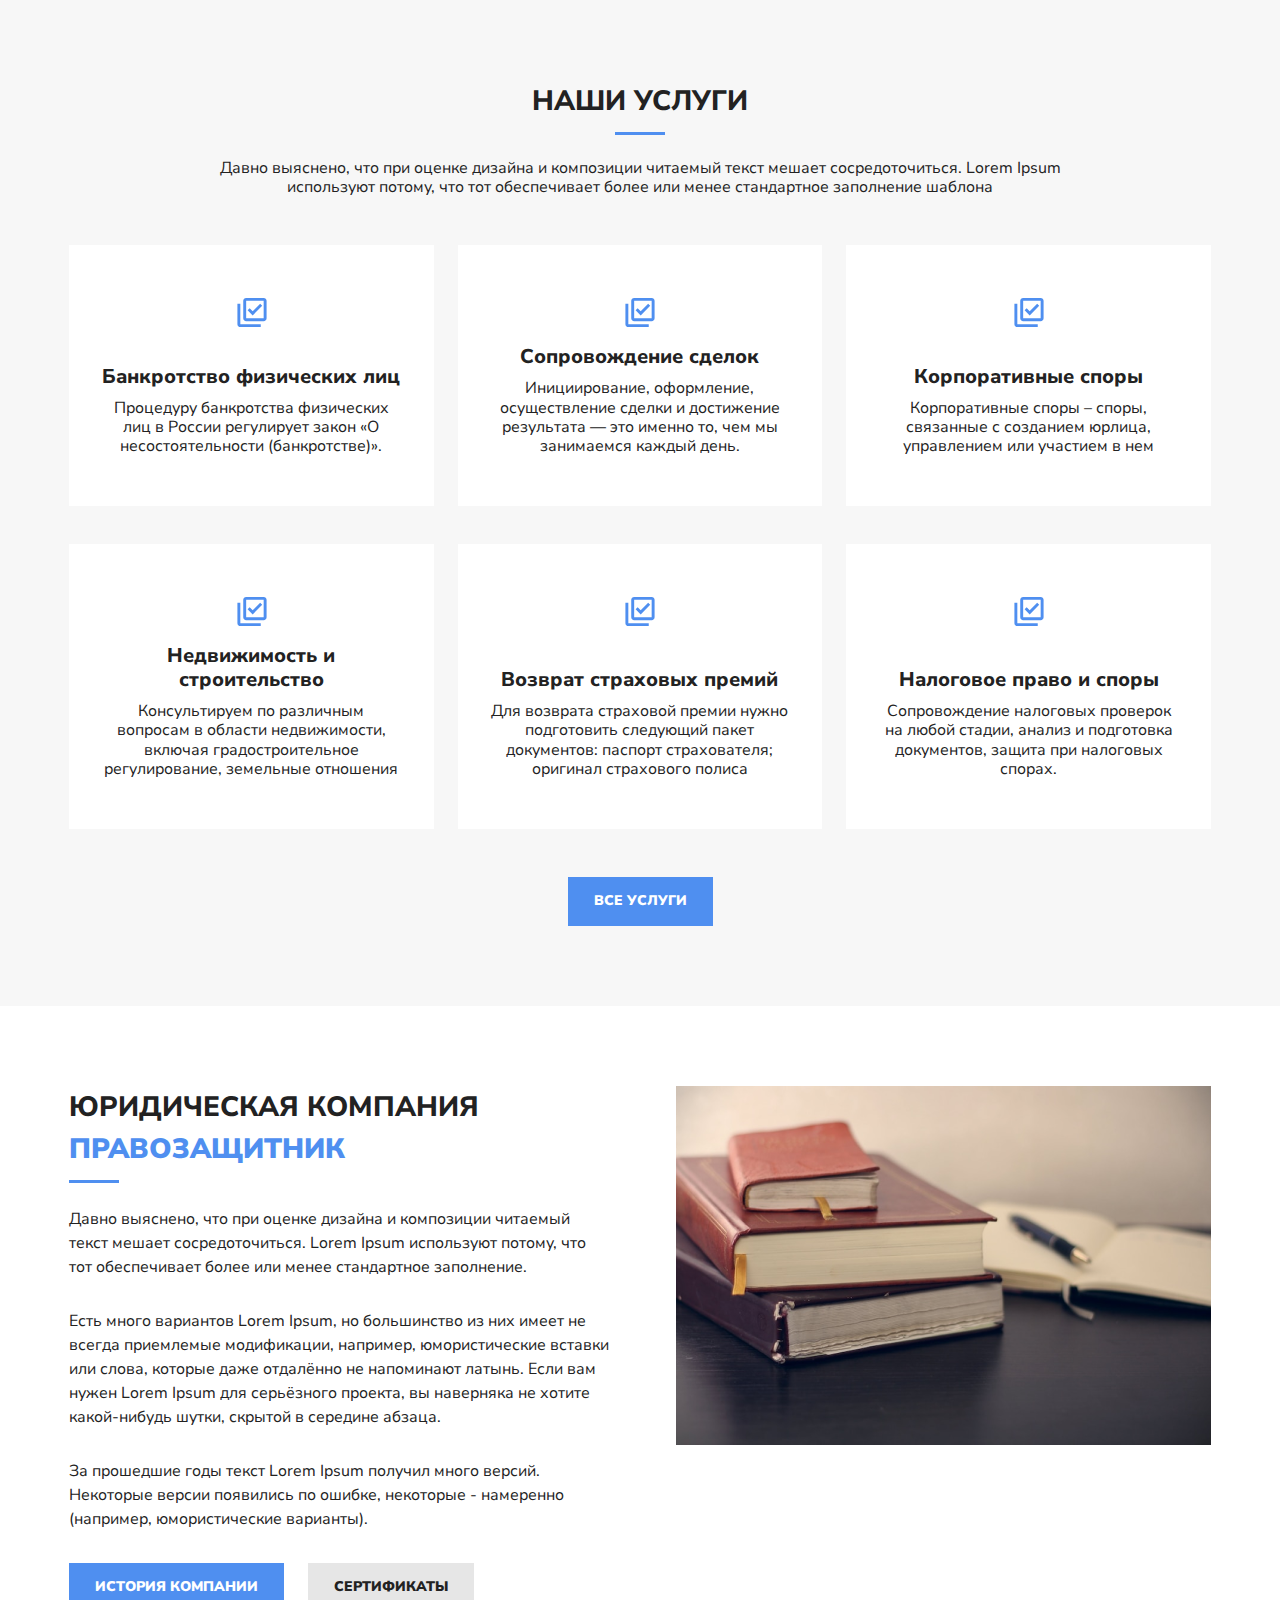
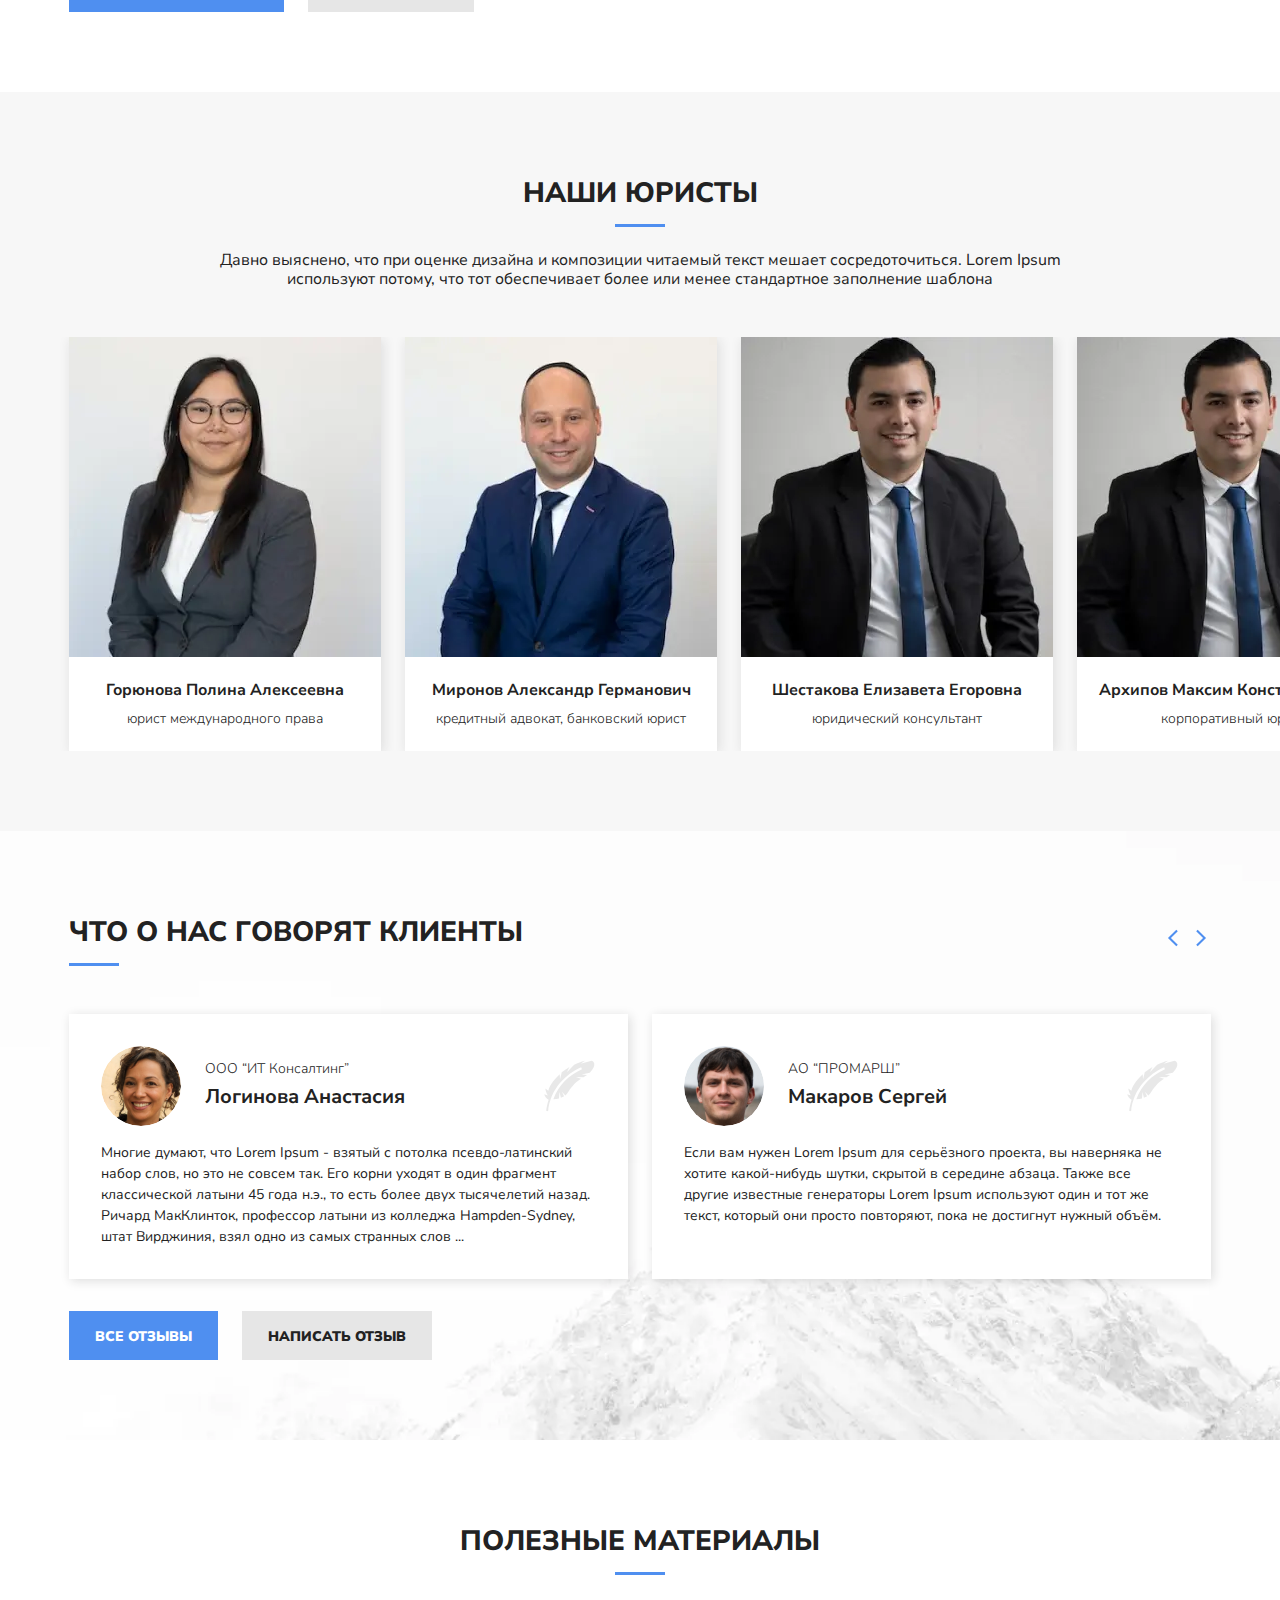
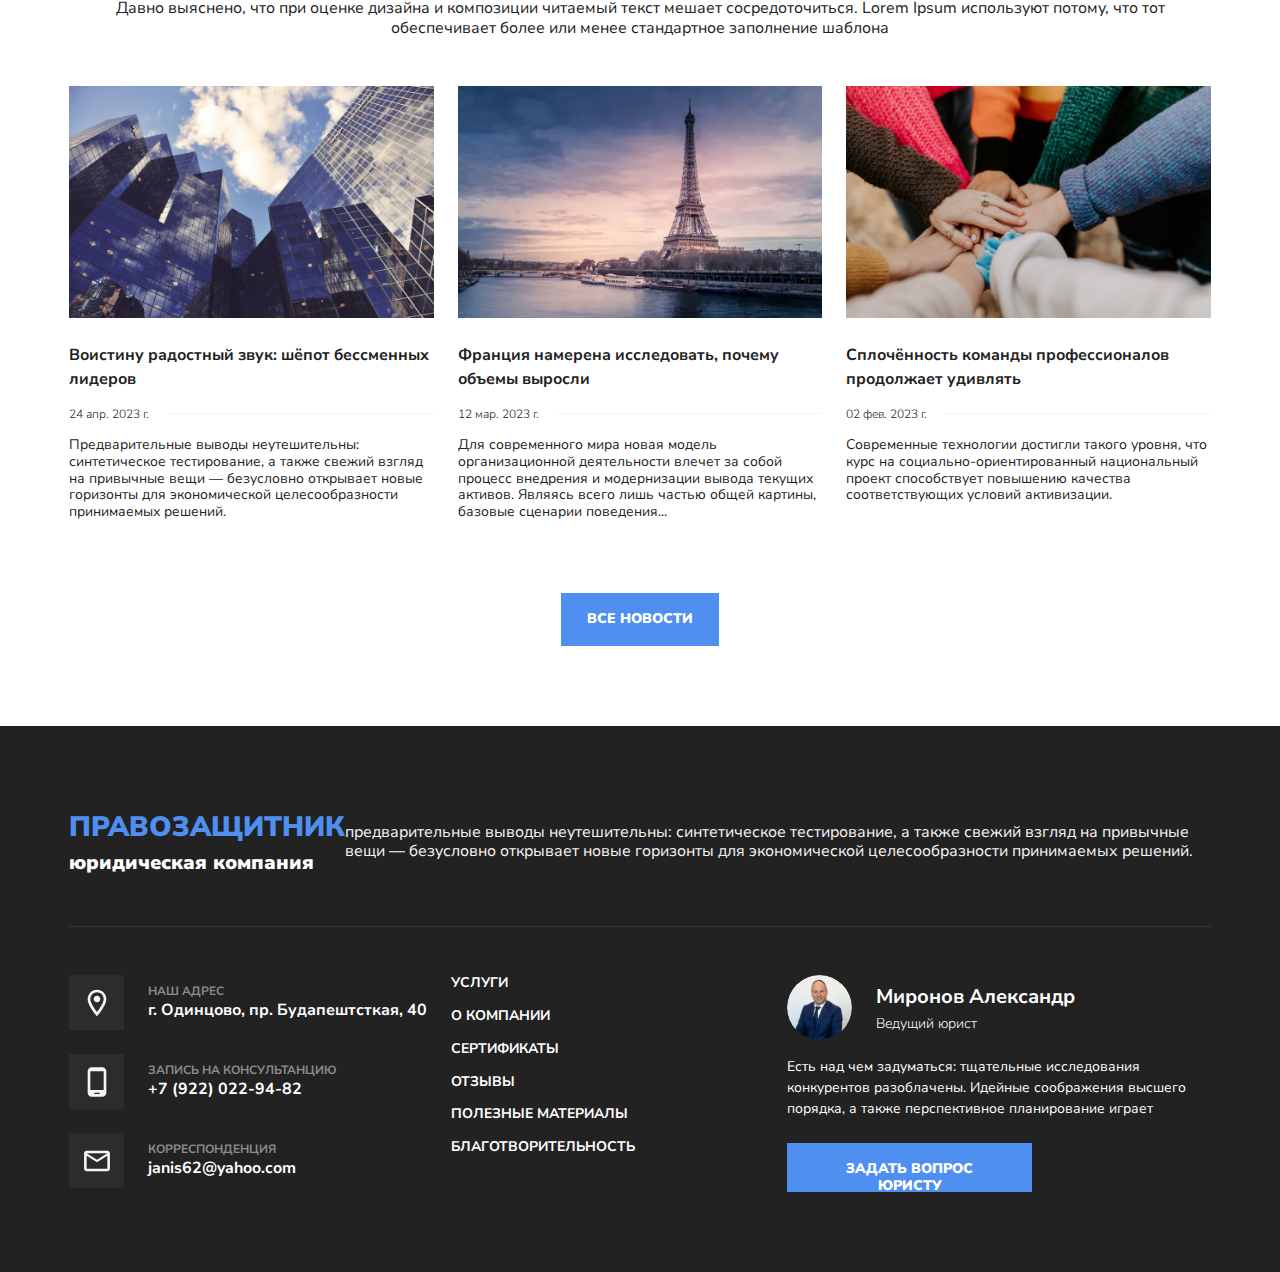
==== commit 78ee1b1f: "adaptive" ====
--- a/index.html
+++ b/index.html
@@ -343,16 +343,19 @@
                 <p class="materials-all__text">Давно выяснено, что при оценке дизайна и композиции читаемый текст мешает сосредоточиться. Lorem Ipsum используют потому, что тот обеспечивает более или менее стандартное заполнение шаблона</p>
             </div>
         </div>
-        <div class="container-2">
+        <div class="container-2 container-2__materials">
             <div class="materials-articles">
                 <article class="materials-article">
-                    <img class="materials-article__picture" src="./img/skyscrapers.webp" alt="высокие дома">
-                    <span class="materials-article__hover_bl"></span>
-                    <span class="materials-article__hover_br"></span>
-                    <span class="materials-article__hover_tl"></span>
-                    <span class="materials-article__hover_tr"></span>
-                    <div class="materials-article__div">
-                        <img class="materials-article__div_svg" src="./img/show.svg" alt="глаз">
+                    <div class="materials-article__picture_top">
+                        <div class="materials-article__overlay"></div>
+                        <img class="materials-article__picture" src="./img/skyscrapers.webp" alt="высокие дома">
+                        <span class="materials-article__hover_bl"></span>
+                        <span class="materials-article__hover_br"></span>
+                        <span class="materials-article__hover_tl"></span>
+                        <span class="materials-article__hover_tr"></span>
+                        <div class="materials-article__div">
+                            <img class="materials-article__div_svg" src="./img/show.svg" alt="глаз">
+                        </div>
                     </div>
                     <div class="materials-article__info">
                         <p class="materials-article__info_name">Воистину радостный звук: шёпот бессменных лидеров</p>
@@ -364,13 +367,16 @@
                     </div>
                 </article>
                 <article class="materials-article">
-                    <img class="materials-article__picture" src="./img/tower.webp" alt="эльфивая башня">
-                    <span class="materials-article__hover_bl"></span>
-                    <span class="materials-article__hover_br"></span>
-                    <span class="materials-article__hover_tl"></span>
-                    <span class="materials-article__hover_tr"></span>
-                    <div class="materials-article__div">
-                        <img class="materials-article__div_svg" src="./img/show.svg" alt="глаз">
+                    <div class="materials-article__picture_top">
+                        <div class="materials-article__overlay"></div>
+                        <img class="materials-article__picture" src="./img/tower.webp" alt="эльфивая башня">
+                        <span class="materials-article__hover_bl"></span>
+                        <span class="materials-article__hover_br"></span>
+                        <span class="materials-article__hover_tl"></span>
+                        <span class="materials-article__hover_tr"></span>
+                        <div class="materials-article__div">
+                            <img class="materials-article__div_svg" src="./img/show.svg" alt="глаз">
+                        </div>
                     </div>
                     <div class="materials-article__info">
                         <p class="materials-article__info_name">Франция намерена исследовать, почему объемы выросли</p>
@@ -382,13 +388,16 @@
                     </div>
                 </article>
                 <article class="materials-article">
-                    <img class="materials-article__picture" src="./img/cohesion.webp" alt="сплоченность">
-                    <span class="materials-article__hover_bl"></span>
-                    <span class="materials-article__hover_br"></span>
-                    <span class="materials-article__hover_tl"></span>
-                    <span class="materials-article__hover_tr"></span>
-                    <div class="materials-article__div">
-                        <img class="materials-article__div_svg" src="./img/show.svg" alt="глаз">
+                    <div class="materials-article__picture_top">
+                        <div class="materials-article__overlay"></div>
+                        <img class="materials-article__picture" src="./img/cohesion.webp" alt="сплоченность">
+                        <span class="materials-article__hover_bl"></span>
+                        <span class="materials-article__hover_br"></span>
+                        <span class="materials-article__hover_tl"></span>
+                        <span class="materials-article__hover_tr"></span>
+                        <div class="materials-article__div">
+                            <img class="materials-article__div_svg" src="./img/show.svg" alt="глаз">
+                        </div>
                     </div>
                     <div class="materials-article__info">
                         <p class="materials-article__info_name">Сплочённость команды профессионалов продолжает удивлять</p>
@@ -405,5 +414,69 @@
             <button class="materials-button button">Все новости</button>
         </div>
     </section>
+    <section class="footer">
+        <div class="container">
+            <div class="footer-all">
+                <div class="footer-title">
+                    <div class="footer-title__title">
+                        <h2 class="footer-title__title_h2">Правозащитник</h2>
+                        <p class="footer-title__title_text">Юридическая компания</p>
+                    </div>
+                    <p class="footer-title__text">Предварительные выводы неутешительны: синтетическое тестирование, а также свежий взгляд на привычные вещи — безусловно открывает новые горизонты для экономической целесообразности принимаемых решений.</p>
+                </div>
+                <hr class="footer-all__hr">
+                <div class="footer-info">
+                    <div class="footer-contacts">
+                        <div class="contacts-adress">
+                            <div class="contacts-adress__picture">
+                                <img class="contacts-adress__picture_svg" src="./img/map.svg" alt="адрес">
+                            </div>
+                            <div class="contacts-adress__info">
+                                <p class="contacts-adress__info_text">Наш адрес</p>
+                                <a class="contacts-adress__info_adress" href="#г. Одинцово, пр. Будапештсткая, 40">г. Одинцово, пр. Будапештсткая, 40</a>
+                            </div>
+                        </div>
+                        <div class="contacts-adress">
+                            <div class="contacts-adress__picture">
+                                <img class="contacts-adress__picture_svg" src="./img/phone (1).svg" alt="телефон">
+                            </div>
+                            <div class="contacts-adress__info">
+                                <p class="contacts-adress__info_text">Запись на консультанцию</p>
+                                <a class="contacts-adress__info_adress" href="#+79220229482">+7 (922) 022-94-82</a>
+                            </div>
+                        </div>
+                        <div class="contacts-adress">
+                            <div class="contacts-adress__picture">
+                                <img class="contacts-adress__picture_svg" src="./img/mail (1).svg" alt="почта">
+                            </div>
+                            <div class="contacts-adress__info">
+                                <p class="contacts-adress__info_text">Корреспонденция</p>
+                                <a class="contacts-adress__info_adress" href="#janis62@yahoo.com">janis62@yahoo.com</a>
+                            </div>
+                        </div>
+                    </div>
+                    <div class="footer-nav">
+                        <a class="footer-nav__link" href="#">Услуги</a>
+                        <a class="footer-nav__link" href="#">О компании</a>
+                        <a class="footer-nav__link" href="#">Сертификаты</a>
+                        <a class="footer-nav__link" href="#">Отзывы</a>
+                        <a class="footer-nav__link" href="#">Полезные материалы</a>
+                        <a class="footer-nav__link" href="#">Благотворительность</a>
+                    </div>
+                    <div class="footer-lawyer">
+                        <div class="footer-lawyer__lawyer">
+                            <img class="footer-lawyer__lawyer_picture" src="./img/Mironov Alexander.svg" alt="фото юриста">
+                            <div class="lawyer-info">
+                                <p class="lawyer-info__name">Миронов Александр</p>
+                                <p class="lawyer-info__text">Ведущий юрист</p>
+                            </div>
+                        </div>
+                        <p class="footer-lawyer__text">Есть над чем задуматься: тщательные исследования конкурентов разоблачены. Идейные соображения высшего порядка, а также перспективное планирование играет </p>
+                        <button class=" button footer-button">Задать вопрос юристу</button>
+                    </div>
+                </div>
+            </div>
+        </div>
+    </section>
 </body>
 </html>--- a/style.css
+++ b/style.css
@@ -659,7 +659,7 @@
     padding: 0px;
   }
   .services-all__articles {
-    display: -webkit-box;
+    display: flex;
     overflow: scroll;
     padding: 0 69px;
   }
@@ -668,7 +668,7 @@
     height: 0;
   }
   .services-all__article {
-    width: 336px;
+    flex: 0 0 336px;
   }
 }
 @media screen and (max-width: 390px) {
@@ -693,7 +693,7 @@
     height: 0;
   }
   .services-all__article {
-    width: 250px;
+    flex: 0 0 250px;
     height: 215px;
     padding: 24px 16px 32px 16px;
   }
@@ -965,14 +965,21 @@
 }
 
 @media screen and (max-width: 1402px) {
+  .container-2__lawyers {
+    padding: 0;
+  }
   .lawyers-all__articles {
-    display: -webkit-box;
+    display: flex;
     overflow: scroll;
+    padding: 0 69px;
   }
   .lawyers-all__articles::-webkit-scrollbar {
     width: 0;
     height: 0;
   }
+  .lawyers-article {
+    flex: 0 0 312px;
+  }
 }
 @media screen and (max-width: 834px) {
   .container-2__lawyers {
@@ -993,7 +1000,7 @@
     height: 0;
   }
   .lawyers-article {
-    width: 300px;
+    flex: 0 0 300px;
     height: 390px;
     box-shadow: 2px 2px 12px 0px rgba(33, 33, 33, 0.12);
   }
@@ -1016,7 +1023,7 @@
     padding: 0 24px;
   }
   .lawyers-article {
-    width: 250px;
+    flex: 0 0 250px;
     box-shadow: 2px 2px 12px 0px rgba(33, 33, 33, 0.12);
   }
   .lawyers-article:hover {
@@ -1161,12 +1168,15 @@
   }
   .reviews-articles {
     padding: 0 69px;
-    display: -webkit-box;
+    display: flex;
     overflow: scroll;
   }
   .reviews-articles::-webkit-scrollbar {
     width: 0;
     height: 0;
+  }
+  .reviews-article {
+    flex: 0 0 576px;
   }
 }
 @media screen and (max-width: 834px) {
@@ -1178,7 +1188,7 @@
     font-size: 24px;
   }
   .reviews-article {
-    width: 576px;
+    flex: 0 0 576px;
   }
   .reviews-articles {
     margin-bottom: 36px;
@@ -1200,7 +1210,7 @@
   }
   .reviews-article {
     padding: 24px;
-    width: 340px;
+    flex: 0 0 340px;
   }
   .reviews-article__personal {
     gap: 16px;
@@ -1272,9 +1282,87 @@
 }
 .materials-article__picture {
   width: 100%;
+  transition: 0.5s;
+}
+.materials-article__picture_top {
+  z-index: 100;
+  position: relative;
+  color: rgba(79, 143, 240, 0.4);
+  background: rgba(79, 143, 240, 0.4);
+}
+.materials-article__hover_bl {
+  opacity: 0;
+  position: absolute;
+  width: 35px;
+  height: 35px;
+  border: 1px solid #FFF;
+  left: 20px;
+  bottom: 20px;
+  border-top: none;
+  border-right: none;
+  transition: 0.5s;
+}
+.materials-article__hover_br {
+  opacity: 0;
+  position: absolute;
+  width: 35px;
+  height: 35px;
+  border: 1px solid #FFF;
+  right: 20px;
+  bottom: 20px;
+  border-top: none;
+  border-left: none;
+  transition: 0.5s;
+}
+.materials-article__hover_tl {
+  opacity: 0;
+  position: absolute;
+  width: 35px;
+  height: 35px;
+  border: 1px solid #FFF;
+  top: 20px;
+  left: 20px;
+  border-bottom: none;
+  border-right: none;
+  transition: 0.5s;
+}
+.materials-article__hover_tr {
+  opacity: 0;
+  position: absolute;
+  width: 35px;
+  height: 35px;
+  border: 1px solid #FFF;
+  top: 20px;
+  right: 20px;
+  border-bottom: none;
+  border-left: none;
+  transition: 0.5s;
 }
 .materials-article__div {
-  display: none;
+  opacity: 0;
+  position: absolute;
+  width: 41px;
+  height: 40px;
+  padding: 10px;
+  align-items: center;
+  justify-content: center;
+  background-color: #FFF;
+  left: 50%;
+  top: 50%;
+  transform: translateX(-50%) translateY(-50%);
+  transition: 0.5s;
+}
+.materials-article__div_svg {
+  width: 20px;
+  height: 20px;
+}
+.materials-article__overlay {
+  background: rgba(79, 143, 240, 0.4);
+  transition: 0.5s;
+  width: 100%;
+  height: 100%;
+  position: absolute;
+  opacity: 0;
 }
 .materials-article__info {
   display: flex;
@@ -1288,6 +1376,7 @@
   font-size: 16px;
   font-weight: 700;
   line-height: 150%;
+  transition: 0.5s;
 }
 .materials-article__info-time-span {
   display: flex;
@@ -1319,6 +1408,29 @@
   font-size: 14px;
   font-weight: 400;
   line-height: 120%;
+}
+.materials-article:hover .materials-article__hover_bl {
+  opacity: 1;
+}
+.materials-article:hover .materials-article__hover_br {
+  opacity: 1;
+}
+.materials-article:hover .materials-article__hover_tl {
+  opacity: 1;
+}
+.materials-article:hover .materials-article__hover_tr {
+  opacity: 1;
+}
+.materials-article:hover .materials-article__div {
+  display: flex;
+  opacity: 1;
+}
+.materials-article:hover .materials-article__info_name {
+  color: #4F8FF0;
+  transition: 0.5s;
+}
+.materials-article:hover .materials-article__overlay {
+  opacity: 1;
 }
 .materials-button {
   display: flex;
@@ -1336,4 +1448,260 @@
   background: var(--blue-color-100, #4F8FF0);
   margin: 0 auto;
   margin-top: 48px;
+}
+
+@media screen and (max-width: 1120px) {
+  .container-2__materials {
+    padding: 0;
+  }
+  .materials-articles {
+    display: flex;
+    overflow: scroll;
+    padding: 0 69px;
+  }
+  .materials-articles::-webkit-scrollbar {
+    width: 0;
+    height: 0;
+  }
+  .materials-article {
+    flex: 0 0 424px;
+  }
+}
+@media screen and (max-width: 834px) {
+  .materials {
+    padding: 60px 0;
+  }
+  .materials-all__title {
+    margin-bottom: 30px;
+  }
+  .materials-all__title_h2 {
+    font-size: 24px;
+  }
+  .materials-all__text {
+    margin-bottom: 29px;
+  }
+  .materials-article {
+    flex: 0 0 336px;
+  }
+  .materials-article__picture {
+    height: 270px;
+  }
+}
+@media screen and (max-width: 480px) {
+  .materials-article {
+    flex: 0 0 250px;
+  }
+  .materials-article__picture {
+    height: 200px;
+  }
+  .materials-article__info_Span {
+    width: 120px;
+  }
+  .materials-all__title_h2 {
+    font-size: 20px;
+  }
+  .materials-all__text {
+    font-size: 14px;
+  }
+}
+@media screen and (max-width: 390px) {
+  .materials {
+    padding: 40px 0;
+  }
+  .materials-all__title {
+    margin-bottom: 16px;
+  }
+  .materials-all__title_h2 {
+    font-size: 20px;
+  }
+  .materials-all__text {
+    font-size: 14px;
+    margin-bottom: 24px;
+  }
+  .materials-articles {
+    padding: 0 24px;
+  }
+  .materials-article__info_name {
+    font-size: 14px;
+  }
+  .materials-button {
+    margin-top: 40px;
+  }
+}
+.footer {
+  padding: 80px 0;
+  background: #222;
+}
+.footer-all__hr {
+  width: 100%;
+  height: 1px;
+  opacity: 0.2;
+  background: #8C8C8C;
+  border: none;
+  margin: 48px 0;
+}
+.footer-title {
+  display: flex;
+  max-width: 1320px;
+  width: 100%;
+  justify-content: space-between;
+  align-items: center;
+}
+.footer-title__title {
+  display: flex;
+  flex-direction: column;
+  align-items: flex-start;
+  gap: -10px;
+}
+.footer-title__title_h2 {
+  color: #4F8FF0;
+  font-family: "NunitoSans", sans-serif;
+  font-size: 28px;
+  font-weight: 900;
+  line-height: 150%;
+  text-transform: uppercase;
+}
+.footer-title__title_text {
+  color: var(--white-color-100, #FFF);
+  font-family: "NunitoSans", sans-serif;
+  font-size: 20px;
+  font-weight: 900;
+  line-height: 150%;
+  text-transform: lowercase;
+  max-width: 862px;
+  width: 100%;
+}
+.footer-title__text {
+  color: #F8F5F4;
+  font-family: "NunitoSans", sans-serif;
+  font-size: 16px;
+  font-style: normal;
+  font-weight: 400;
+  line-height: 120%;
+  text-transform: lowercase;
+}
+.footer-info {
+  display: flex;
+  justify-content: space-between;
+}
+.footer-contacts {
+  display: flex;
+  flex-direction: column;
+  gap: 24px;
+}
+.footer-contacts .contacts-adress {
+  display: flex;
+  align-items: center;
+  gap: 24px;
+  height: 55px;
+}
+.footer-contacts .contacts-adress__picture {
+  background: var(--color-black-100, #2C2C2C);
+  display: flex;
+  width: 55px;
+  height: 55px;
+  justify-content: center;
+  align-items: center;
+}
+.footer-contacts .contacts-adress__picture_svg {
+  width: 32px;
+  height: 32px;
+}
+.footer-contacts .contacts-adress__info_text {
+  color: var(--white-color-400, #8C8C8C);
+  font-family: "NunitoSans", sans-serif;
+  font-size: 12px;
+  font-weight: 700;
+  line-height: 120%;
+  text-transform: uppercase;
+}
+.footer-contacts .contacts-adress__info_adress {
+  color: #FFF;
+  font-family: "NunitoSans", sans-serif;
+  font-size: 16px;
+  font-weight: 700;
+  line-height: 150%;
+  text-decoration: none;
+}
+.footer-nav {
+  display: flex;
+  max-width: 312px;
+  width: 100%;
+  flex-direction: column;
+  align-items: flex-start;
+  gap: 16px;
+}
+.footer-nav__link {
+  color: var(--white-color-100, #FFF);
+  text-align: center;
+  font-family: "NunitoSans", sans-serif;
+  font-size: 14px;
+  font-weight: 700;
+  line-height: 120%;
+  text-transform: uppercase;
+  text-decoration: none;
+}
+.footer-lawyer {
+  display: flex;
+  flex-direction: column;
+  max-width: 424px;
+  width: 100%;
+}
+.footer-lawyer__lawyer {
+  display: flex;
+  align-items: center;
+  gap: 24px;
+  margin-bottom: 16px;
+}
+.footer-lawyer__lawyer_picture {
+  width: 65px;
+  height: 65px;
+  flex-shrink: 0;
+  border-radius: 100px;
+}
+.footer-lawyer .lawyer-info {
+  display: flex;
+  flex-direction: column;
+  align-items: flex-start;
+  gap: 4px;
+  flex: 1 0 0;
+}
+.footer-lawyer .lawyer-info__name {
+  color: var(--white-color-100, #FFF);
+  font-family: "NunitoSans", sans-serif;
+  font-size: 20px;
+  font-weight: 700;
+  line-height: 150%;
+}
+.footer-lawyer .lawyer-info__text {
+  color: var(--white-color-100, #FFF);
+  font-family: "NunitoSans", sans-serif;
+  font-size: 14px;
+  font-weight: 300;
+  line-height: 120%;
+}
+.footer-lawyer__text {
+  color: var(--white-color-100, #FFF);
+  font-family: "NunitoSans", sans-serif;
+  font-size: 14px;
+  font-weight: 400;
+  line-height: 150%;
+  margin-bottom: 24px;
+}
+.footer-button {
+  display: flex;
+  padding: 16px 24px;
+  width: 245px;
+  align-items: flex-start;
+  gap: 10px;
+  border: 2px solid var(--blue-color-100, #4F8FF0);
+  background: var(--blue-color-100, #4F8FF0);
+  color: var(--white-color-100, #FFF);
+  text-align: center;
+  font-family: "NunitoSans", sans-serif;
+  font-size: 14px;
+  font-weight: 900;
+  line-height: 120%;
+  text-transform: uppercase;
+  height: 49px;
 }/*# sourceMappingURL=style.css.map */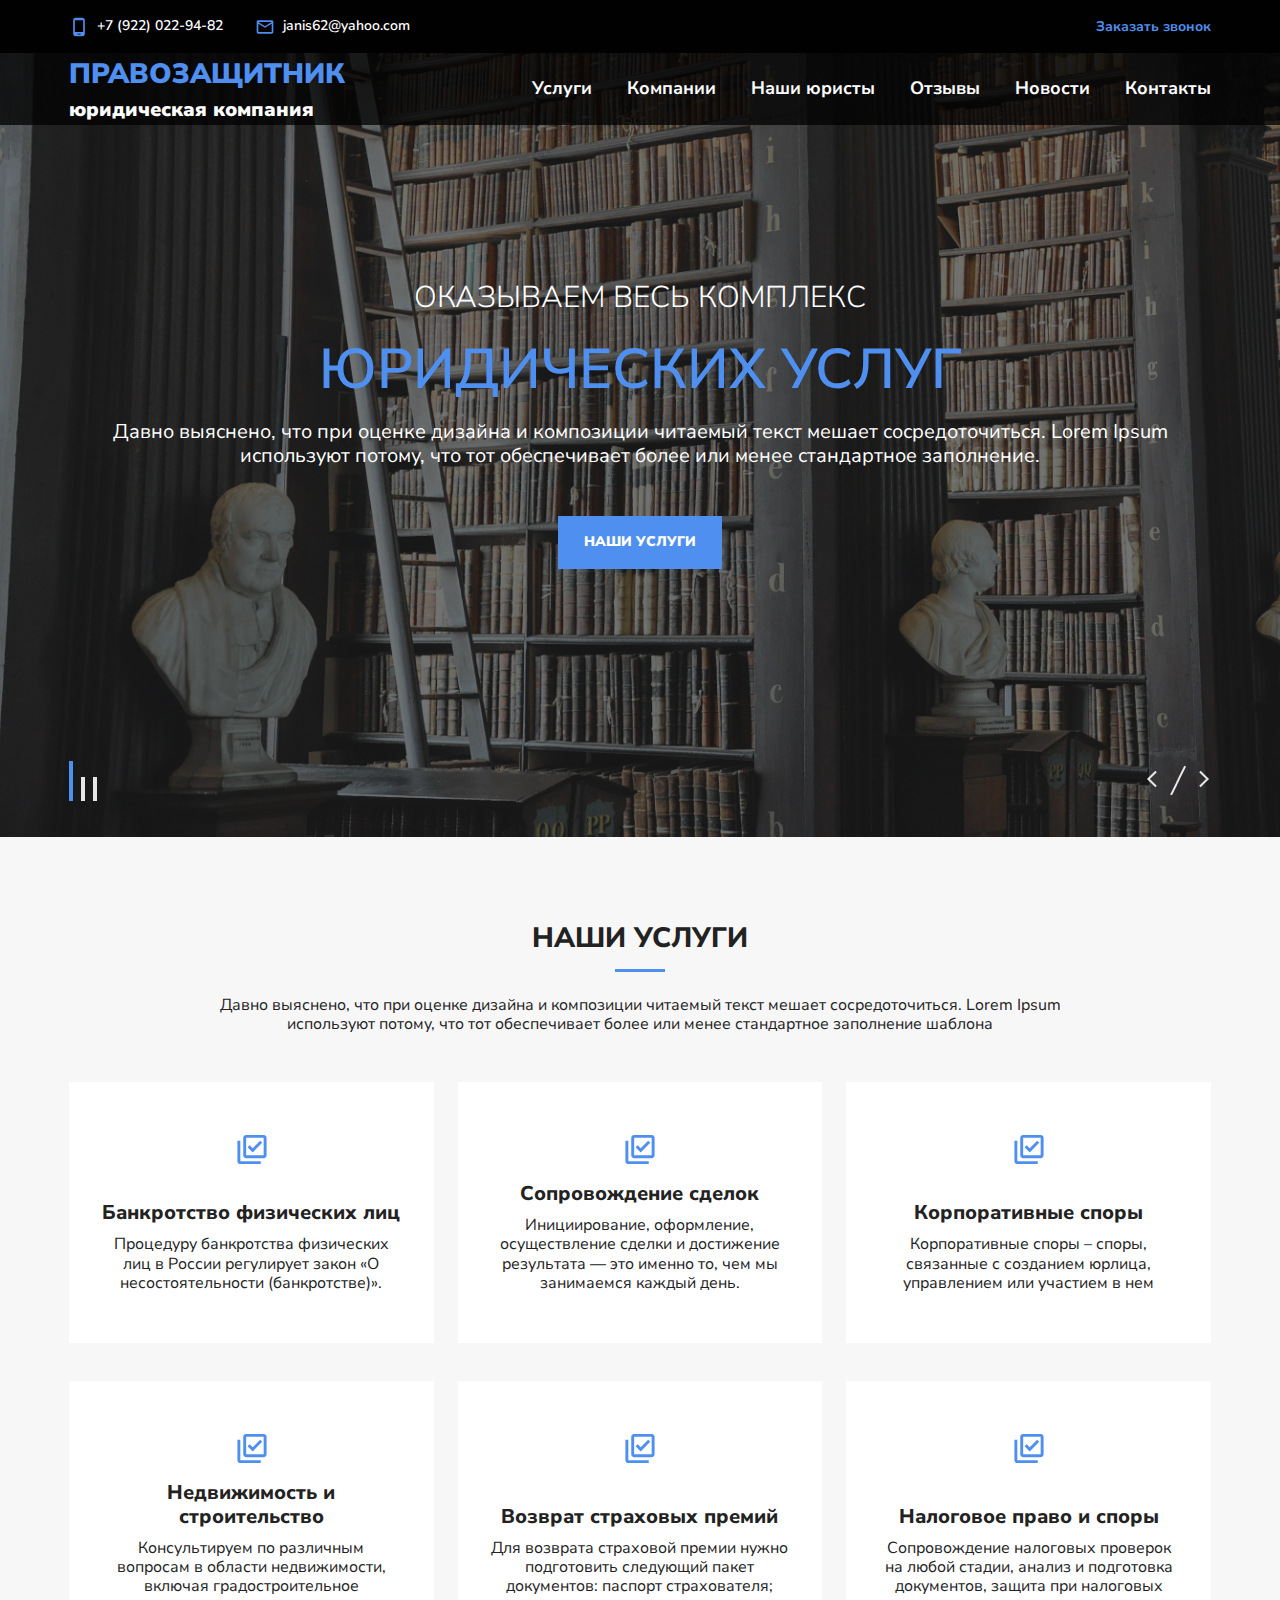
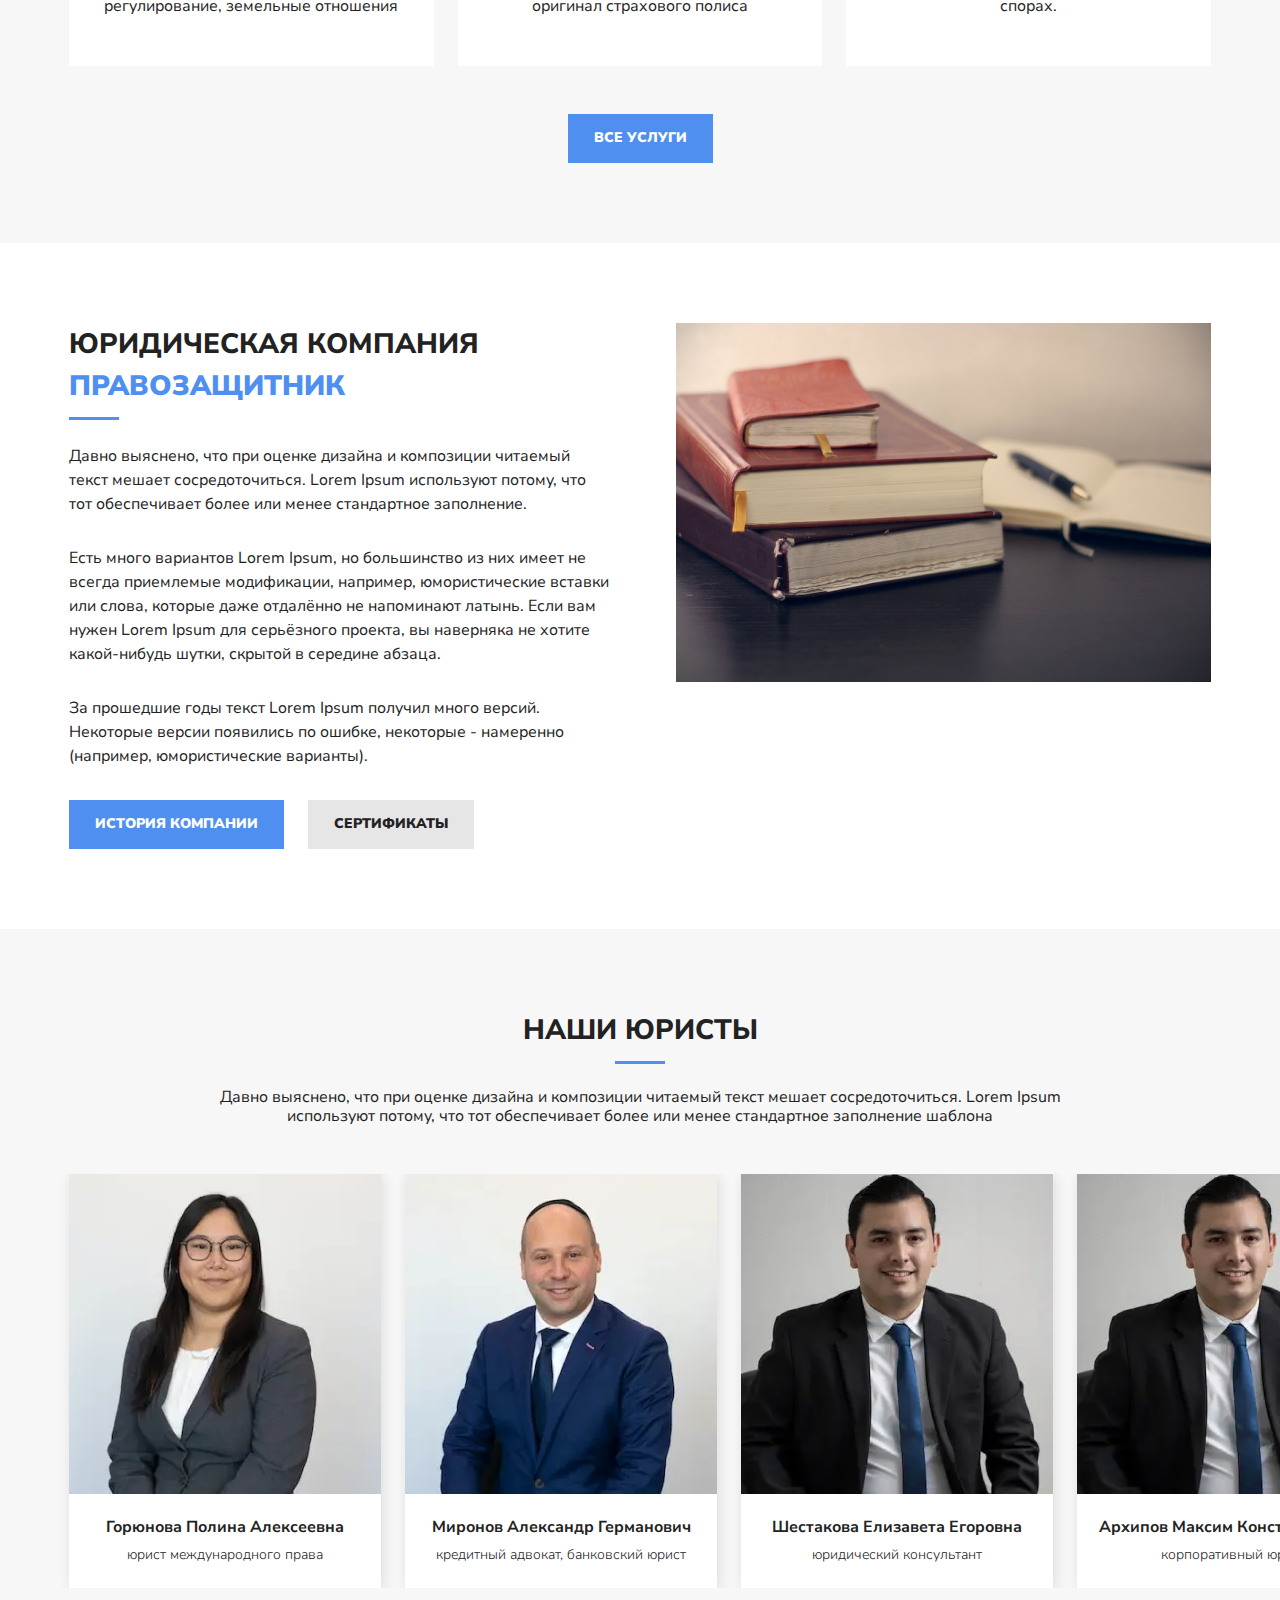
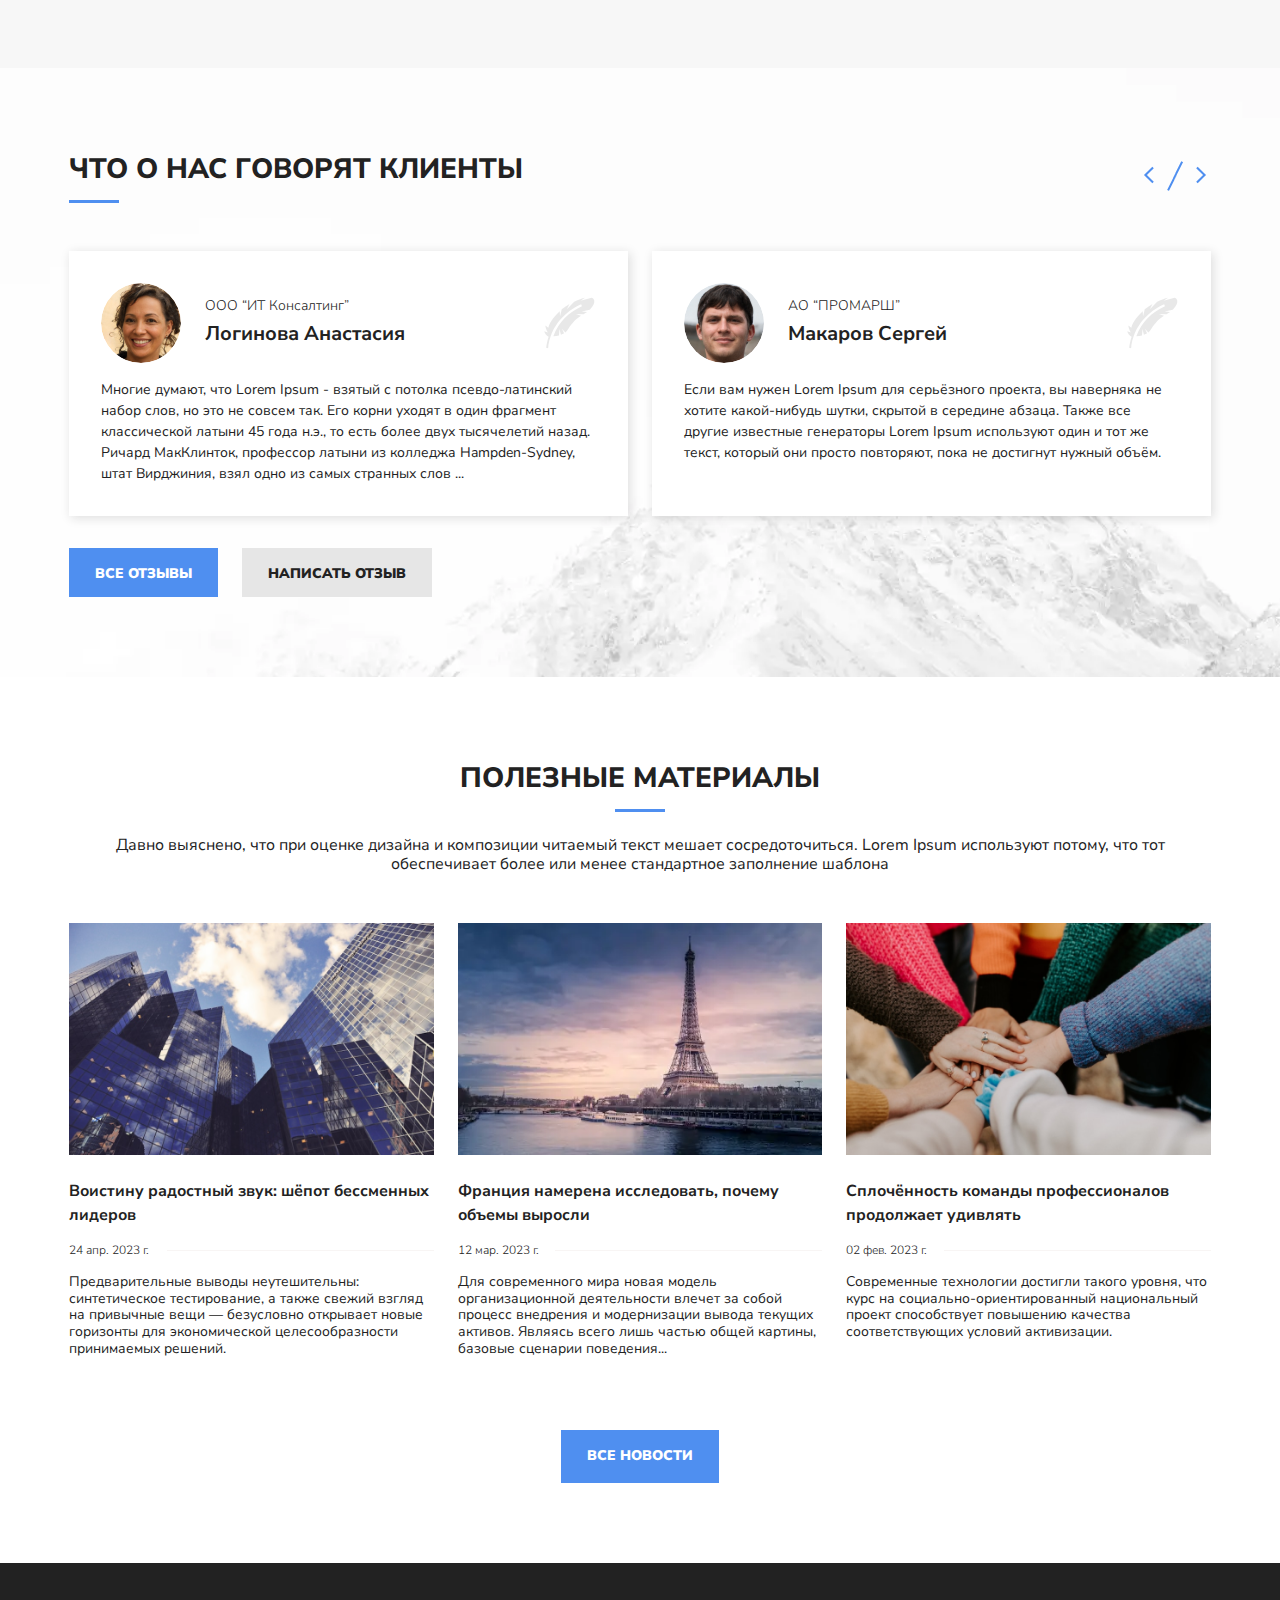
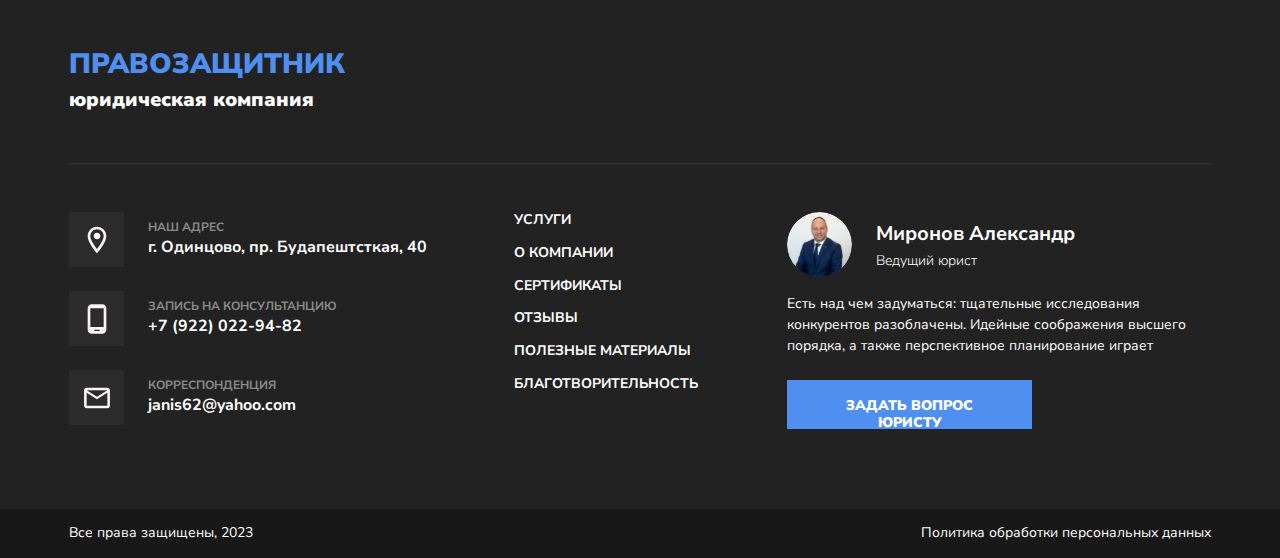
==== commit 4ed5bf9f: "all-work" ====
--- a/index.html
+++ b/index.html
@@ -3,36 +3,34 @@
 <head>
     <meta charset="UTF-8">
     <meta name="viewport" content="width=device-width, initial-scale=1.0">
-    <title>Document</title>
+    <title>lawyers</title>
     <link rel="stylesheet" href="./reset.scss">
     <link rel="stylesheet" href="./style.css">
 </head>
 <body>
-    <section class="header__top">
-        <div class="container">
-            <div class="header__top_all">
-                <div class="header__info">
-                    <div class="header__info_number number">
+    <section class="header-top">
+        <div class="container container__header-top">
+            <div class="header-top__all">
+                <div class="header-top__info">
+                    <div class="header-top__info_number number">
                         <img class="number__img" src="./img/phone.svg" alt="телефон">
                         <p class="number__text">+7 (922) 022-94-82</p>
                     </div>
-                    <div class="header__info_mail mail">
+                    <div class="header-top__info_mail mail">
                         <img class="mail__img" src="./img/mail.svg" alt="почта">
                         <p class="mail__text">janis62@yahoo.com</p>
                     </div>
                 </div>
-                <a class="header__info_call" href="#">Заказать звонок</a>
+                <a class="header-top__info_call" href="#">Заказать звонок</a>
             </div>
         </div>
     </section>
     <section class="header">
-        <div class="container">
+        <div class="container container-header">
             <div class="header__all">
                 <div class="header__menu">
-                    <div class="header__menu_name">
-                        <h1>Правозащитник</h1>
-                        <p class="header__menu_name-text">Юридическая компания</p>
-                    </div>
+                    <h1 class="header__menu_h1">Правозащитник</h1>
+                    <p class="header__menu_text">Юридическая компания</p>
                 </div>
                 <div class="header__main">
                     <a class="header__main_link" href="#">Услуги</a>
@@ -42,16 +40,30 @@
                     <a class="header__main_link" href="#">Новости</a>
                     <a class="header__main_link" href="#">Контакты</a>
                 </div>
-            </div>
-        </div>
-        <div class="container">
+                <button class="header__burger">
+                    <input id="chekbox" type="checkbox" name="">
+                    <label for="chekbox" class="header__burger_label">
+                        <span class="header__burger_line"></span>
+                    </label>
+                    <ul class="header__burger_ul header__burger_menu">
+                        <li class="header__burger_li"><a class="header__burger_a" href="#">Услуги</a></li>
+                        <li class="header__burger_li"><a class="header__burger_a" href="#">О компании</a></li>
+                        <li class="header__burger_li"><a class="header__burger_a" href="#">Наши юристы</a></li>
+                        <li class="header__burger_li"><a class="header__burger_a" href="#">Отзывы</a></li>
+                        <li class="header__burger_li"><a class="header__burger_a" href="#">Новости</a></li>
+                        <li class="header__burger_li"><a class="header__burger_a" href="#">Контакты</a></li>
+                    </ul>
+                </button>
+            </div>
+        </div>
+        <div class="container container__header">
             <div class="header__bottom-all">
                 <div class="header__bottom-all_text">
                     <p class="header__bottom-all_text-1">Оказываем весь комплекс</p>
                     <p class="header__bottom-all_text-2">Юридических услуг</p>
                     <p class="header__bottom-all_text-3">Давно выяснено, что при оценке дизайна и композиции читаемый текст мешает сосредоточиться. Lorem Ipsum используют потому, что тот обеспечивает более или менее стандартное заполнение.</p>
                 </div>
-                <button class="header__bottom-all_button">Наши услуги</button>
+                <button class="header__bottom-all_button button">Наши услуги</button>
                 <div class="header__bottom-all_slider slider">
                     <div class="slider__menu">
                         <span class="slider__span slider__span_active"></span>
@@ -59,9 +71,19 @@
                         <span class="slider__span"></span>
                     </div>
                     <div class="slider__buttons">
-                        <button class="slider__button_left" ></button>
-                        <span class="slider__button_center"></span>
-                        <button class="slider__button_left"></button>
+                        <a class="slider__button_left" ><svg width="21" height="20" viewBox="0 0 21 20" fill="none" xmlns="http://www.w3.org/2000/svg">
+                            <g id="20px/arrowleft">
+                            <path id="Vector" d="M14.3055 18.3333L5.97217 9.99996L14.3055 1.66663L15.7847 3.14579L8.9305 9.99996L15.7847 16.8541L14.3055 18.3333Z" fill="#E6E6E6"/>
+                            </g>
+                            </svg>
+                        </a>
+                        <img class="slider__button_center" src="./img/Line-white.png" alt="разделительная линия">
+                        <a class="slider__button_right"><svg width="20" height="20" viewBox="0 0 20 20" fill="none" xmlns="http://www.w3.org/2000/svg">
+                            <g id="20px/arrowright">
+                            <path id="Vector" d="M6.68742 18.3333L5.20825 16.8541L12.0624 9.99996L5.20825 3.14579L6.68742 1.66663L15.0208 9.99996L6.68742 18.3333Z" fill="#E6E6E6"/>
+                            </g>
+                            </svg>
+                        </a>
                     </div>
                 </div>
             </div>
@@ -287,7 +309,7 @@
                             <path class="reviews-nav__button_left" d="M14.3055 18.3333L5.97217 9.99996L14.3055 1.66663L15.7847 3.14579L8.9305 9.99996L15.7847 16.8541L14.3055 18.3333Z" fill="#E6E6E6"/>
                             </svg>
                         </a>
-                        <span class="reviews-nav__button_center"></span>
+                        <img class="reviews-nav__button_center" src="./img/Line-reviews.png" alt="разделительная линия">
                         <a href="#" class="reviews-nav__button_right"><svg width="20" height="20" viewBox="0 0 20 20" fill="none" xmlns="http://www.w3.org/2000/svg">
                             <path class="reviews-nav__button_right" d="M6.68742 18.3333L5.20825 16.8541L12.0624 9.99996L5.20825 3.14579L6.68742 1.66663L15.0208 9.99996L6.68742 18.3333Z" fill="#E6E6E6"/>
                             </svg>
@@ -415,7 +437,7 @@
         </div>
     </section>
     <section class="footer">
-        <div class="container">
+        <div class="container container-footer">
             <div class="footer-all">
                 <div class="footer-title">
                     <div class="footer-title__title">
@@ -478,5 +500,11 @@
             </div>
         </div>
     </section>
+    <section class="footer-rights">
+        <div class="footer-rights__all">
+            <p class="footer-rights__all_time">Все права защищены, 2023</p>
+            <p class="footer-rights__all_text">Политика обработки персональных данных</p>
+        </div>
+    </section>
 </body>
 </html>--- a/style.css
+++ b/style.css
@@ -215,78 +215,21 @@
     padding: 0 24px;
   }
 }
-.header__top {
-  padding: 16px 0;
-  background-color: #010101;
-  display: none;
-}
-
-.header__top_all {
-  display: flex;
-  justify-content: space-between;
-}
-
-.header__info {
-  display: flex;
-  justify-content: space-between;
-  gap: 24px;
-}
-
-.header__info_number {
-  display: flex;
-  width: 162px;
-  align-items: center;
-  gap: 8px;
-}
-
-.header__info_mail {
-  display: flex;
-  width: 162px;
-  align-items: center;
-  gap: 8px;
-}
-
-.number__text {
-  color: #FFF;
-  font-family: "NunitoSans", sans-serif;
-  font-size: 14px;
-  font-style: normal;
-  font-weight: 600;
-  line-height: 120%;
-}
-
-.mail__text {
-  color: #FFF;
-  font-family: "NunitoSans", sans-serif;
-  font-size: 14px;
-  font-style: normal;
-  font-weight: 600;
-  line-height: 120%;
-}
-
-.header__info_call {
-  color: var(--blue-color-100, #4F8FF0);
-  font-family: "NunitoSans", sans-serif;
-  font-size: 14px;
-  font-style: normal;
-  font-weight: 700;
-  line-height: 150%;
-  text-decoration: none;
-}
-
 .header {
   background-image: url(./img/background-img.webp);
   background-repeat: no-repeat;
   background-size: cover;
-  display: none;
-}
-
+}
 .header__all {
   display: flex;
   justify-content: space-between;
   padding: 22px 0 28px 0;
-}
-
+  max-width: 1458px;
+  width: 100%;
+  margin: 0 auto;
+  padding: 0 69px;
+  align-items: center;
+}
 .header__menu {
   display: flex;
   width: 312px;
@@ -294,8 +237,7 @@
   align-items: flex-start;
   gap: -10px;
 }
-
-h1 {
+.header__menu_h1 {
   color: var(--blue-color-100, #4F8FF0);
   font-family: "NunitoSans", sans-serif;
   font-size: 28px;
@@ -304,8 +246,7 @@
   line-height: 150%;
   text-transform: uppercase;
 }
-
-.header__menu_name-text {
+.header__menu_text {
   color: var(--white-color-100, #FFF);
   font-family: "NunitoSans", sans-serif;
   font-size: 20px;
@@ -314,14 +255,12 @@
   line-height: 150%;
   text-transform: lowercase;
 }
-
 .header__main {
   width: 679px;
   display: flex;
   justify-content: space-between;
   align-items: center;
 }
-
 .header__main_link {
   color: var(--white-color-100, #FFF);
   text-align: center;
@@ -332,11 +271,9 @@
   line-height: 120%;
   text-decoration: none;
 }
-
 .header__bottom-all {
   padding: 150px 0 36px 0;
 }
-
 .header__bottom-all_text {
   display: flex;
   flex-direction: column;
@@ -344,7 +281,6 @@
   gap: 8px;
   margin-bottom: 48px;
 }
-
 .header__bottom-all_text-1 {
   color: #FFF;
   font-family: "NunitoSans", sans-serif;
@@ -354,7 +290,6 @@
   line-height: 150%;
   text-transform: uppercase;
 }
-
 .header__bottom-all_text-2 {
   color: var(--blue-color-100, #4F8FF0);
   font-family: "NunitoSans", sans-serif;
@@ -364,7 +299,6 @@
   line-height: 150%;
   text-transform: uppercase;
 }
-
 .header__bottom-all_text-3 {
   color: var(--white-color-100, #FFF);
   text-align: center;
@@ -374,10 +308,8 @@
   font-weight: 400;
   line-height: 120%;
 }
-
 .header__bottom-all_button {
-  width: 158px;
-  height: 49px;
+  padding: 16px 24px;
   display: flex;
   margin: 0 auto;
   justify-content: center;
@@ -395,13 +327,111 @@
   background: var(--blue-color-100, #4F8FF0);
   margin-bottom: 192px;
 }
-
 .header__bottom-all_slider {
   display: flex;
   max-width: 1320px;
   width: 100%;
   justify-content: space-between;
   align-items: center;
+}
+.header__burger {
+  display: none;
+  width: 24px;
+  height: 24px;
+  padding: 4px 3px;
+  margin: 30px 0;
+  border: none;
+  background-color: transparent;
+  flex-direction: column;
+  justify-content: space-between;
+  cursor: pointer;
+}
+.header__burger_line, .header__burger_line::before, .header__burger_line::after {
+  display: block;
+  position: absolute;
+  z-index: 100;
+  width: 18px;
+  height: 2px;
+  border: none;
+  background-color: #FFF;
+}
+.header__burger_line::before {
+  content: "";
+  top: 6px;
+}
+.header__burger_line::after {
+  content: "";
+  top: -6px;
+}
+.header__burger_ul {
+  background-color: white;
+  position: fixed;
+  top: 0;
+  right: 100%;
+  height: 100vh;
+  width: 100%;
+  padding: 50px 26px;
+  list-style: none;
+  transition: 0.5s;
+  text-align: start;
+}
+.header__burger_li {
+  text-align: start;
+  margin-bottom: 24px;
+}
+.header__burger_a {
+  color: #FFF;
+  text-align: center;
+  font-family: "NunitoSans", sans-serif;
+  font-size: 16px;
+  font-weight: 700;
+  line-height: 120%;
+  text-decoration: none;
+  transition: 0.5s;
+}
+.header__burger_a:hover {
+  text-decoration: underline;
+  color: #4F8FF0;
+}
+.header__burger_label {
+  z-index: 100;
+}
+.header__burger_menu {
+  background: #222;
+  position: fixed;
+  top: 0;
+  right: 100%;
+  height: 100vh;
+  width: 100%;
+  padding: 66px 28px 66px 26px;
+  list-style: none;
+  transition: 0.5s;
+}
+
+.header__burger input:checked ~ .header__burger_label .header__burger_line {
+  transform: rotate(45deg);
+}
+
+.header__burger input:checked ~ .header__burger_label .header__burger_line::after {
+  transform: rotate(90deg);
+  top: 0;
+}
+
+.header__burger input:checked ~ .header__burger_label .header__burger_line::before {
+  transform: rotate(0deg);
+  top: 0;
+}
+
+.header__burger input:checked ~ .header__burger_menu {
+  right: 0;
+}
+
+.container-header {
+  z-index: 10;
+  position: relative;
+  background: rgba(1, 1, 1, 0.76);
+  max-width: 100%;
+  padding: 0;
 }
 
 .slider__menu {
@@ -411,29 +441,118 @@
   align-items: flex-end;
   gap: 8px;
 }
-
 .slider__span {
   width: 4px;
   height: 24px;
   background: var(--white-color-300, #E6E6E6);
 }
-
 .slider__span_active {
   width: 4px;
   height: 40px;
   background: var(--blue-color-100, #4F8FF0);
 }
-
 .slider__buttons {
   display: flex;
   align-items: center;
   gap: 8px;
-}
-
-.slider__button_left {
-  background-image: url(./img/arrowleft.svg);
-}
-
+  width: 70px;
+}
+
+#chekbox {
+  display: none;
+}
+
+@media screen and (max-width: 1140px) {
+  .header__main {
+    display: none;
+  }
+  .header__burger {
+    display: flex;
+    justify-content: center;
+  }
+}
+@media screen and (max-width: 834px) {
+  .header__menu_h1 {
+    font-size: 22px;
+  }
+  .header__menu_text {
+    font-size: 16px;
+  }
+  .header__bottom-all {
+    padding: 66px 0 24px 0;
+  }
+  .header__bottom-all_text {
+    margin-bottom: 46px;
+  }
+  .header__bottom-all_text-1 {
+    font-size: 24px;
+  }
+  .header__bottom-all_text-2 {
+    font-size: 50px;
+  }
+  .header__bottom-all_text-3 {
+    font-size: 18px;
+  }
+  .header__bottom-all_button {
+    margin-bottom: 36px;
+  }
+}
+@media screen and (max-width: 710px) {
+  .header__menu_h1 {
+    font-size: 22px;
+  }
+  .header__menu_text {
+    font-size: 16px;
+  }
+  .header__bottom-all {
+    padding: 66px 0 24px 0;
+  }
+  .header__bottom-all_text {
+    margin-bottom: 46px;
+  }
+  .header__bottom-all_text-1 {
+    font-size: 18px;
+  }
+  .header__bottom-all_text-2 {
+    font-size: 30px;
+  }
+  .header__bottom-all_text-3 {
+    font-size: 16px;
+  }
+  .header__bottom-all_button {
+    margin-bottom: 36px;
+  }
+}
+@media screen and (max-width: 481px) {
+  .container__header {
+    padding: 0 24px;
+  }
+  .header__bottom-all_slider {
+    display: none;
+  }
+  .header__all {
+    padding: 0 24px;
+  }
+}
+@media screen and (max-width: 391px) {
+  .header__bottom-all {
+    padding: 60px 0;
+  }
+  .header__bottom-all_text {
+    margin-bottom: 32px;
+  }
+  .header__bottom-all_text-2 {
+    text-align: center;
+  }
+  .header__bottom-all_button {
+    margin-bottom: 0;
+  }
+}
+@media screen and (max-width: 391px) {
+  .header__bottom-all_text-1 {
+    text-align: center;
+  }
+}
 .services {
   background: #F7F7F7;
   padding: 80px 0;
@@ -938,6 +1057,7 @@
   flex-direction: column;
   justify-content: space-between;
   padding: 83px 20px 84px 20px;
+  cursor: url("./img/cursor-blue.svg"), auto;
 }
 .lawyers-article:hover .lawyers-article__picture {
   display: none;
@@ -1073,14 +1193,6 @@
 }
 .reviews-nav__button_right {
   fill: #4F8FF0;
-}
-.reviews-nav__button_center {
-  display: none;
-  rotate: 120deg;
-  width: 32px;
-  height: 2.5px;
-  border: none;
-  background-color: #4F8FF0;
 }
 .reviews-articles {
   display: flex;
@@ -1409,6 +1521,9 @@
   font-weight: 400;
   line-height: 120%;
 }
+.materials-article:hover {
+  cursor: url("./img/cursor.svg"), auto;
+}
 .materials-article:hover .materials-article__hover_bl {
   opacity: 1;
 }
@@ -1568,8 +1683,6 @@
   font-weight: 900;
   line-height: 150%;
   text-transform: lowercase;
-  max-width: 862px;
-  width: 100%;
 }
 .footer-title__text {
   color: #F8F5F4;
@@ -1579,6 +1692,8 @@
   font-weight: 400;
   line-height: 120%;
   text-transform: lowercase;
+  max-width: 862px;
+  width: 100%;
 }
 .footer-info {
   display: flex;
@@ -1588,40 +1703,6 @@
   display: flex;
   flex-direction: column;
   gap: 24px;
-}
-.footer-contacts .contacts-adress {
-  display: flex;
-  align-items: center;
-  gap: 24px;
-  height: 55px;
-}
-.footer-contacts .contacts-adress__picture {
-  background: var(--color-black-100, #2C2C2C);
-  display: flex;
-  width: 55px;
-  height: 55px;
-  justify-content: center;
-  align-items: center;
-}
-.footer-contacts .contacts-adress__picture_svg {
-  width: 32px;
-  height: 32px;
-}
-.footer-contacts .contacts-adress__info_text {
-  color: var(--white-color-400, #8C8C8C);
-  font-family: "NunitoSans", sans-serif;
-  font-size: 12px;
-  font-weight: 700;
-  line-height: 120%;
-  text-transform: uppercase;
-}
-.footer-contacts .contacts-adress__info_adress {
-  color: #FFF;
-  font-family: "NunitoSans", sans-serif;
-  font-size: 16px;
-  font-weight: 700;
-  line-height: 150%;
-  text-decoration: none;
 }
 .footer-nav {
   display: flex;
@@ -1704,4 +1785,224 @@
   line-height: 120%;
   text-transform: uppercase;
   height: 49px;
+}
+
+.contacts-adress {
+  display: flex;
+  align-items: center;
+  gap: 24px;
+  height: 55px;
+  padding: 0 64px 0 0;
+}
+.contacts-adress__picture {
+  background: var(--color-black-100, #2C2C2C);
+  display: flex;
+  width: 55px;
+  height: 55px;
+  justify-content: center;
+  align-items: center;
+}
+.contacts-adress__picture_svg {
+  width: 32px;
+  height: 32px;
+}
+.contacts-adress__info_text {
+  color: var(--white-color-400, #8C8C8C);
+  font-family: "NunitoSans", sans-serif;
+  font-size: 12px;
+  font-weight: 700;
+  line-height: 120%;
+  text-transform: uppercase;
+}
+.contacts-adress__info_adress {
+  color: #FFF;
+  font-family: "NunitoSans", sans-serif;
+  font-size: 16px;
+  font-weight: 700;
+  line-height: 150%;
+  text-decoration: none;
+}
+
+@media screen and (max-width: 1293px) {
+  .footer-title__text {
+    display: none;
+  }
+  .footer-nav {
+    max-width: 250px;
+  }
+}
+@media screen and (max-width: 1233px) {
+  .footer-nav {
+    display: none;
+  }
+}
+@media screen and (max-width: 980px) {
+  .contacts-adress {
+    height: 45px;
+    gap: 16px;
+    padding: 0 32px 0 0;
+  }
+  .contacts-adress__picture {
+    width: 45px;
+    height: 45px;
+  }
+  .contacts-adress__picture_svg {
+    width: 24px;
+    height: 24px;
+  }
+  .contacts-adress__info_adress {
+    font-size: 14px;
+  }
+  .footer-contacts {
+    gap: 34px;
+  }
+  .footer-lawyer {
+    max-width: 334px;
+    width: 100%;
+  }
+}
+@media screen and (max-width: 834px) {
+  .footer {
+    padding: 60px 0;
+  }
+  .footer-all__hr {
+    margin: 24px 0;
+  }
+}
+@media screen and (max-width: 806px) {
+  .footer-info {
+    flex-wrap: wrap;
+    gap: 40px;
+  }
+}
+@media screen and (max-width: 472px) {
+  .container-footer {
+    padding: 0 24px;
+  }
+}
+@media screen and (max-width: 390px) {
+  .footer {
+    padding: 40px 0;
+  }
+  .footer-contacts {
+    gap: 16px;
+  }
+  .footer-title {
+    justify-content: center;
+  }
+  .contacts-adress {
+    padding: 0;
+  }
+}
+.footer-rights {
+  background: #181818;
+}
+.footer-rights__all {
+  display: flex;
+  justify-content: space-between;
+  padding: 16px 69px;
+}
+.footer-rights__all_time {
+  color: #FFF;
+  font-family: "NunitoSans", sans-serif;
+  font-size: 14px;
+  font-style: normal;
+  font-weight: 400;
+  line-height: 120%;
+}
+.footer-rights__all_text {
+  color: #FFF;
+  font-family: "NunitoSans", sans-serif;
+  font-size: 14px;
+  font-style: normal;
+  font-weight: 400;
+  line-height: 120%;
+}
+
+@media screen and (max-width: 650px) {
+  .footer-rights__all {
+    flex-direction: column;
+    margin: 0 auto;
+    align-items: center;
+    gap: 8px;
+    padding: 16px 24px;
+  }
+}
+@media screen and (max-width: 337px) {
+  .footer-rights__all_text {
+    text-align: center;
+  }
+}
+.header-top {
+  padding: 16px 0;
+  background-color: #010101;
+}
+.header-top__all {
+  display: flex;
+  justify-content: space-between;
+}
+.header-top__info {
+  display: flex;
+  justify-content: space-between;
+  gap: 24px;
+}
+.header-top__info_number {
+  display: flex;
+  width: 162px;
+  align-items: center;
+  gap: 8px;
+}
+.header-top__info_mail {
+  display: flex;
+  width: 162px;
+  align-items: center;
+  gap: 8px;
+}
+.header-top__info_call {
+  color: #4F8FF0;
+  font-family: "NunitoSans", sans-serif;
+  font-size: 14px;
+  font-style: normal;
+  font-weight: 700;
+  line-height: 150%;
+  text-decoration: none;
+}
+
+.number__text {
+  color: #FFF;
+  font-family: "NunitoSans", sans-serif;
+  font-size: 14px;
+  font-style: normal;
+  font-weight: 600;
+  line-height: 120%;
+}
+
+.mail__text {
+  color: #FFF;
+  font-family: "NunitoSans", sans-serif;
+  font-size: 14px;
+  font-style: normal;
+  font-weight: 600;
+  line-height: 120%;
+}
+
+@media screen and (max-width: 665px) {
+  .header-top__info_mail {
+    display: none;
+  }
+  .header-top__info_number {
+    width: 158px;
+  }
+}
+@media screen and (max-width: 481px) {
+  .container__header-top {
+    padding: 0 24px;
+  }
+}
+@media screen and (max-width: 340px) {
+  .header-top__all {
+    flex-direction: column;
+    align-items: center;
+    gap: 10px;
+  }
 }/*# sourceMappingURL=style.css.map */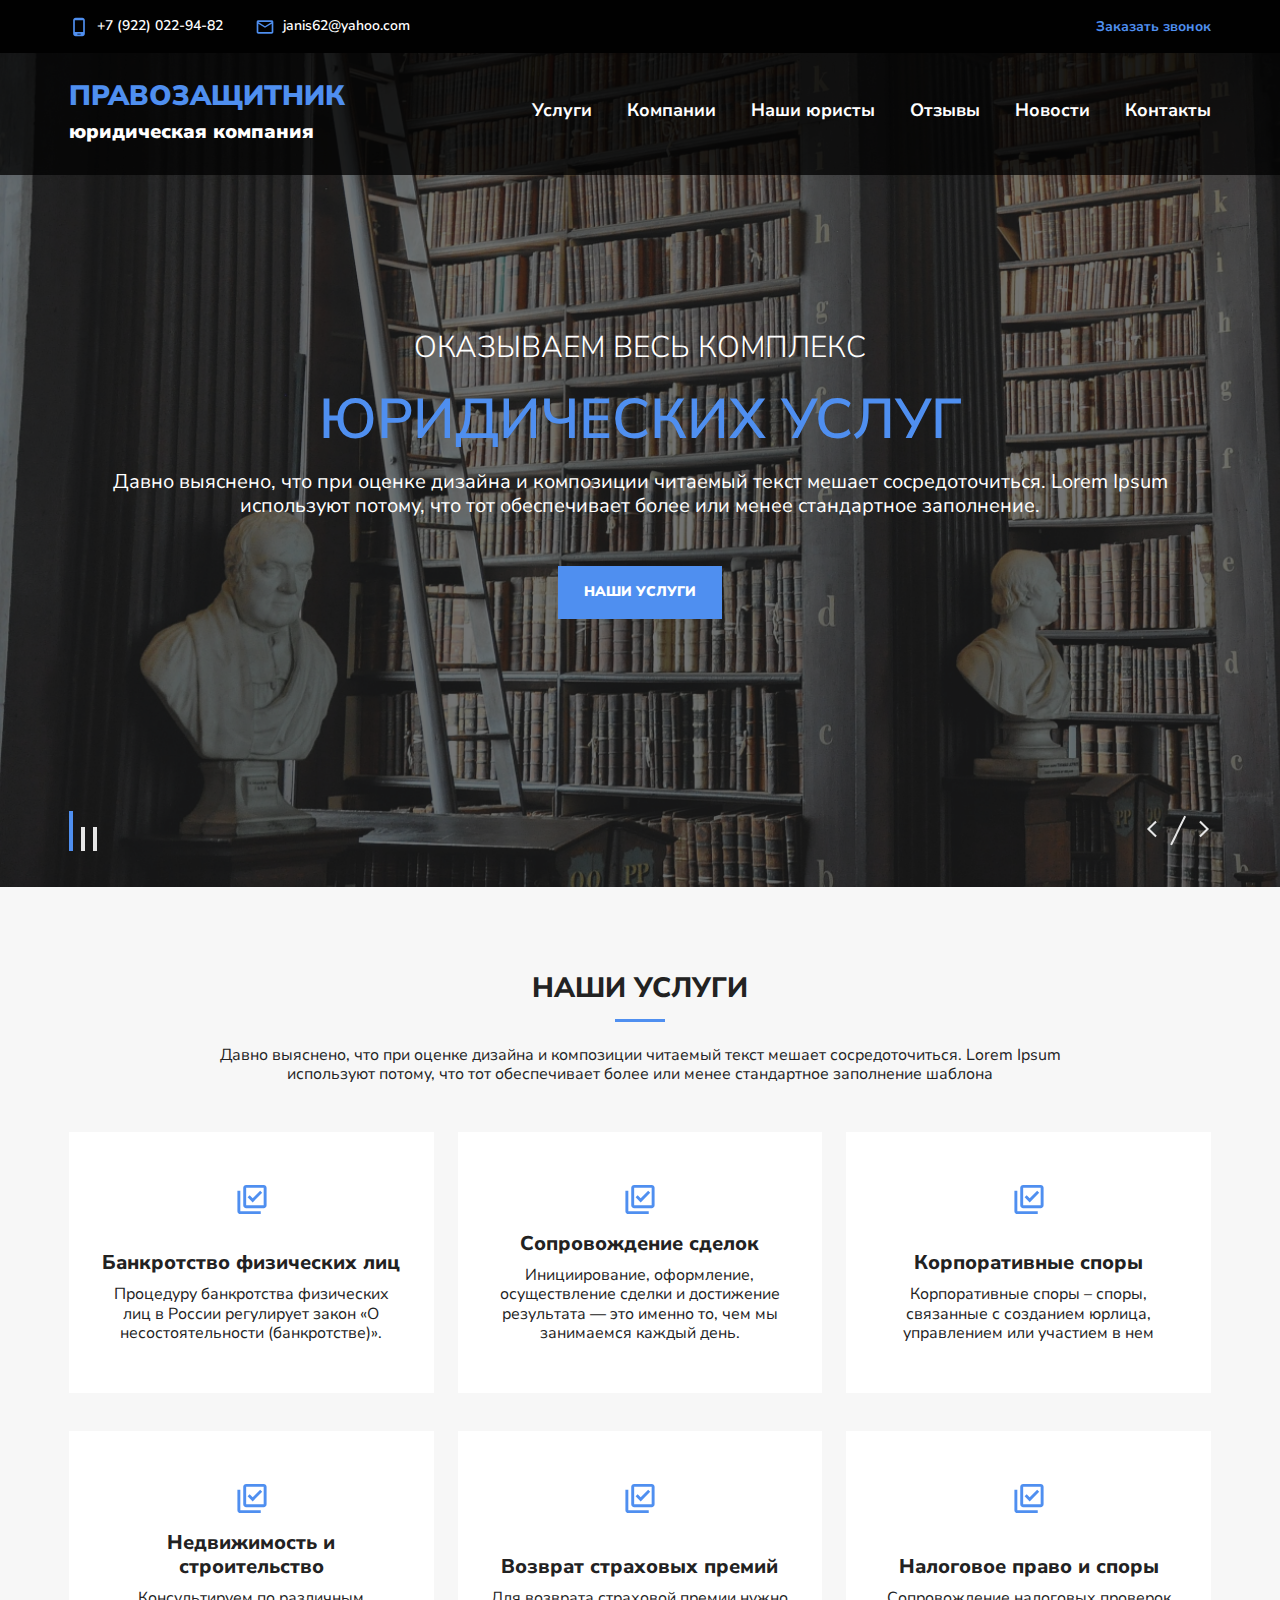
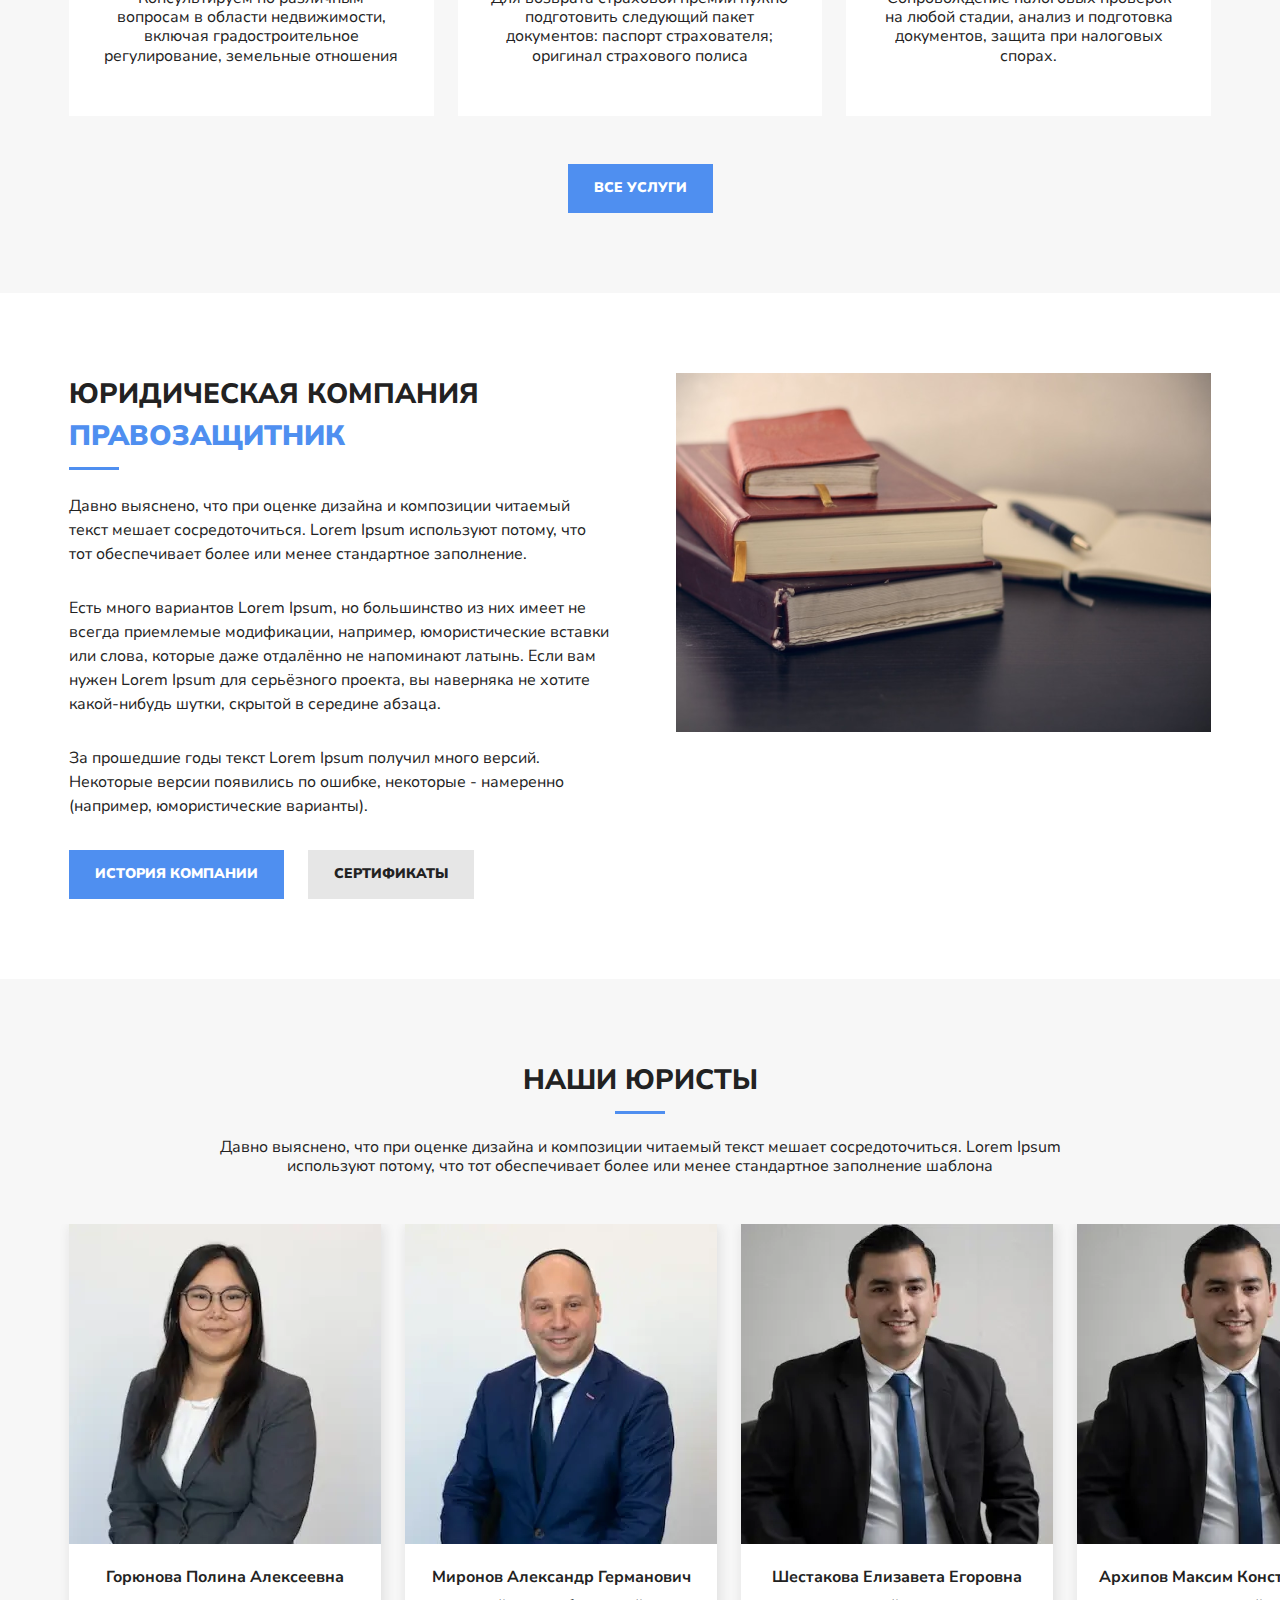
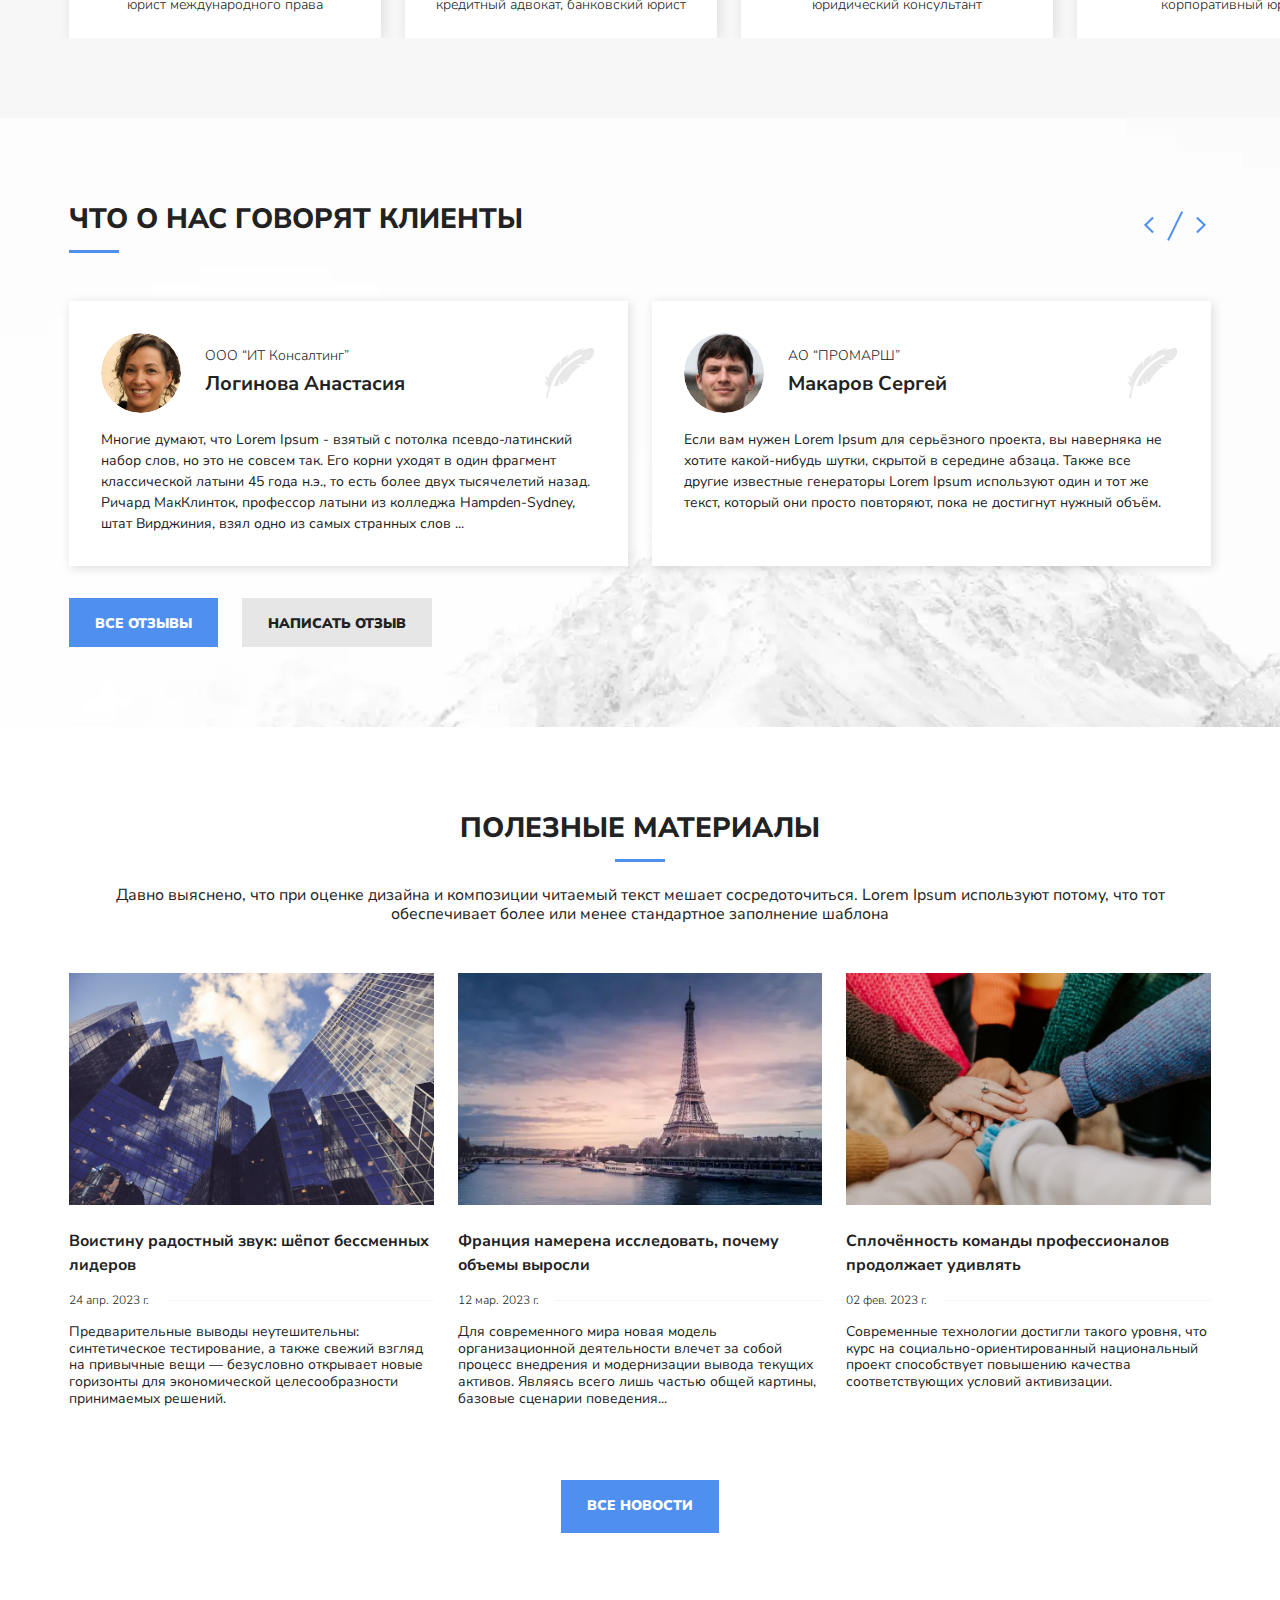
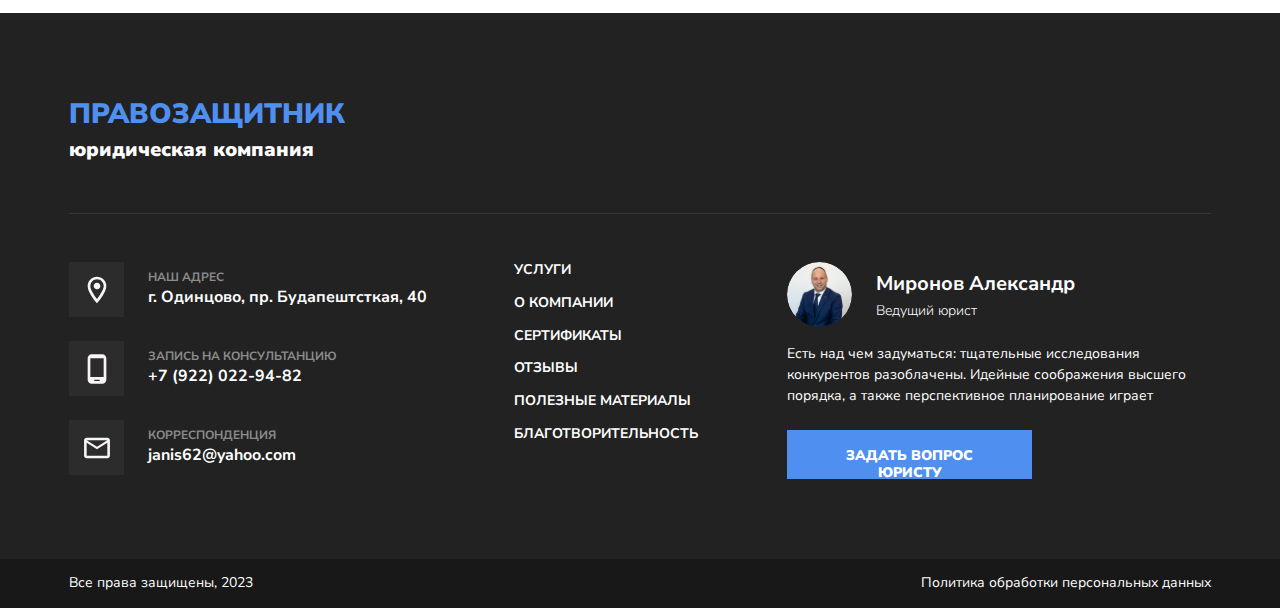
==== commit 16e01814: "all-work" ====
--- a/index.html
+++ b/index.html
@@ -14,11 +14,11 @@
                 <div class="header-top__info">
                     <div class="header-top__info_number number">
                         <img class="number__img" src="./img/phone.svg" alt="телефон">
-                        <p class="number__text">+7 (922) 022-94-82</p>
+                        <a class="number__text" href="#+79220229482">+7 (922) 022-94-82</a>
                     </div>
                     <div class="header-top__info_mail mail">
                         <img class="mail__img" src="./img/mail.svg" alt="почта">
-                        <p class="mail__text">janis62@yahoo.com</p>
+                        <a class="mail__text" href="#janis62@yahoo.com">janis62@yahoo.com</a>
                     </div>
                 </div>
                 <a class="header-top__info_call" href="#">Заказать звонок</a>
@@ -43,7 +43,7 @@
                 <button class="header__burger">
                     <input id="chekbox" type="checkbox" name="">
                     <label for="chekbox" class="header__burger_label">
-                        <span class="header__burger_line"></span>
+                        <span class="header__burger_line header__burger_line-center"></span>
                     </label>
                     <ul class="header__burger_ul header__burger_menu">
                         <li class="header__burger_li"><a class="header__burger_a" href="#">Услуги</a></li>
--- a/style.css
+++ b/style.css
@@ -223,11 +223,10 @@
 .header__all {
   display: flex;
   justify-content: space-between;
-  padding: 22px 0 28px 0;
+  padding: 22px 69px 28px 69px;
   max-width: 1458px;
   width: 100%;
   margin: 0 auto;
-  padding: 0 69px;
   align-items: center;
 }
 .header__menu {
@@ -270,6 +269,11 @@
   font-weight: 700;
   line-height: 120%;
   text-decoration: none;
+  transition: 0.5s;
+}
+.header__main_link:hover {
+  text-decoration: underline;
+  color: #4F8FF0;
 }
 .header__bottom-all {
   padding: 150px 0 36px 0;
@@ -472,6 +476,9 @@
   }
 }
 @media screen and (max-width: 834px) {
+  .header__all {
+    padding: 0 69px;
+  }
   .header__menu_h1 {
     font-size: 22px;
   }
@@ -1721,6 +1728,11 @@
   line-height: 120%;
   text-transform: uppercase;
   text-decoration: none;
+  transition: 0.5s;
+}
+.footer-nav__link:hover {
+  color: #4F8FF0;
+  text-decoration: underline;
 }
 .footer-lawyer {
   display: flex;
@@ -1975,6 +1987,7 @@
   font-style: normal;
   font-weight: 600;
   line-height: 120%;
+  text-decoration: none;
 }
 
 .mail__text {
@@ -1984,6 +1997,7 @@
   font-style: normal;
   font-weight: 600;
   line-height: 120%;
+  text-decoration: none;
 }
 
 @media screen and (max-width: 665px) {
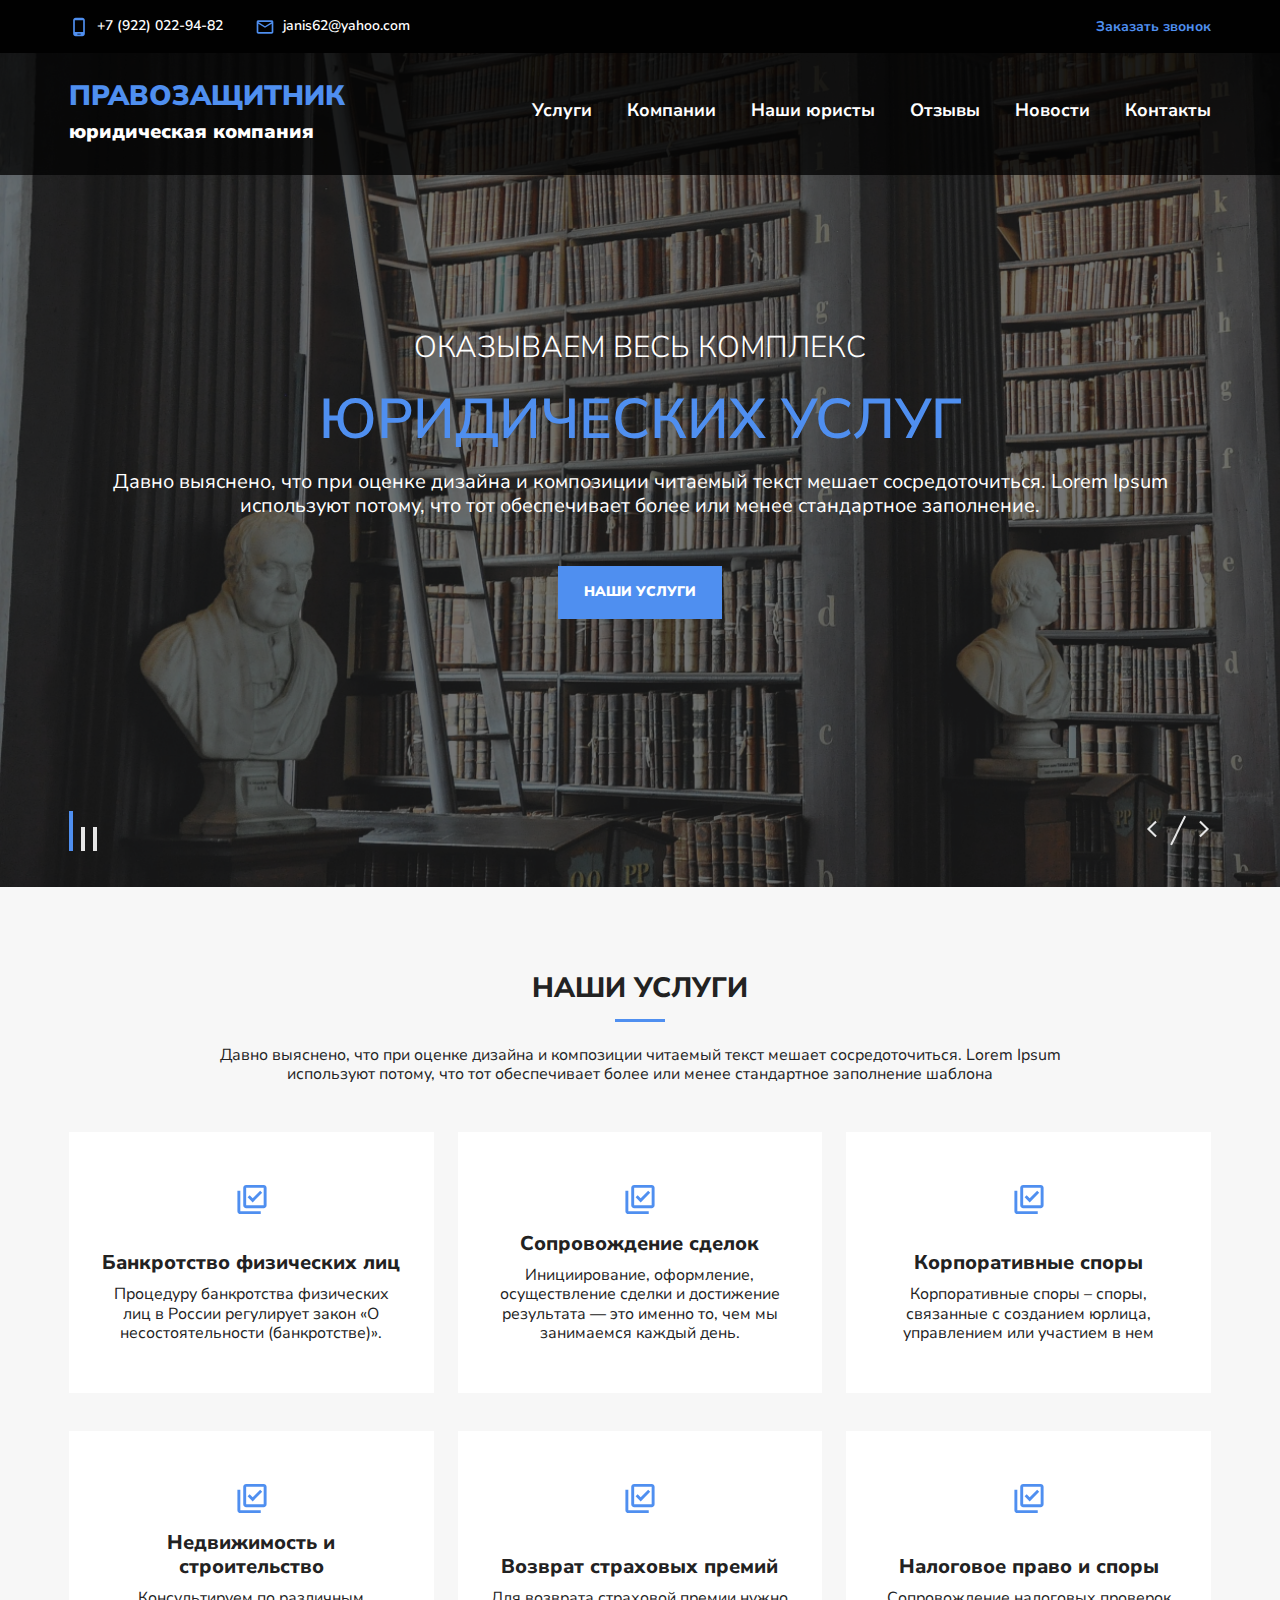
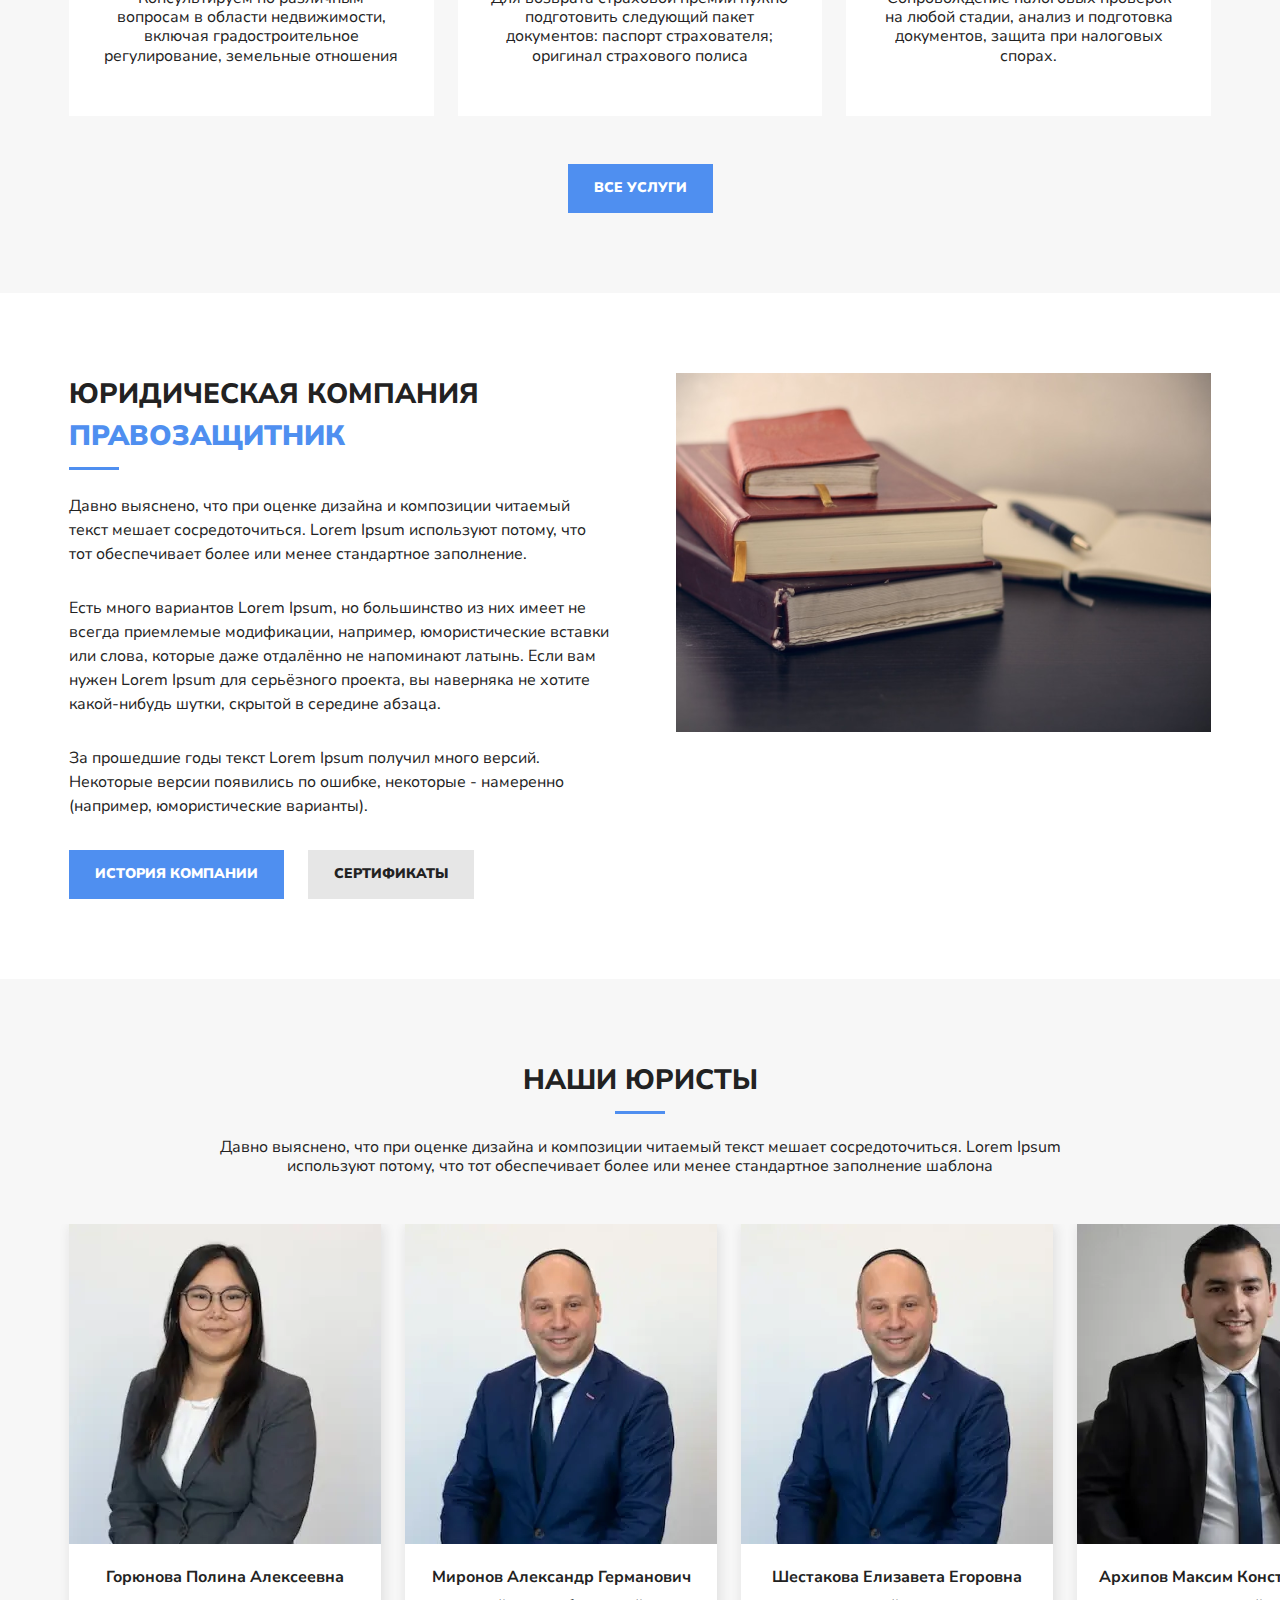
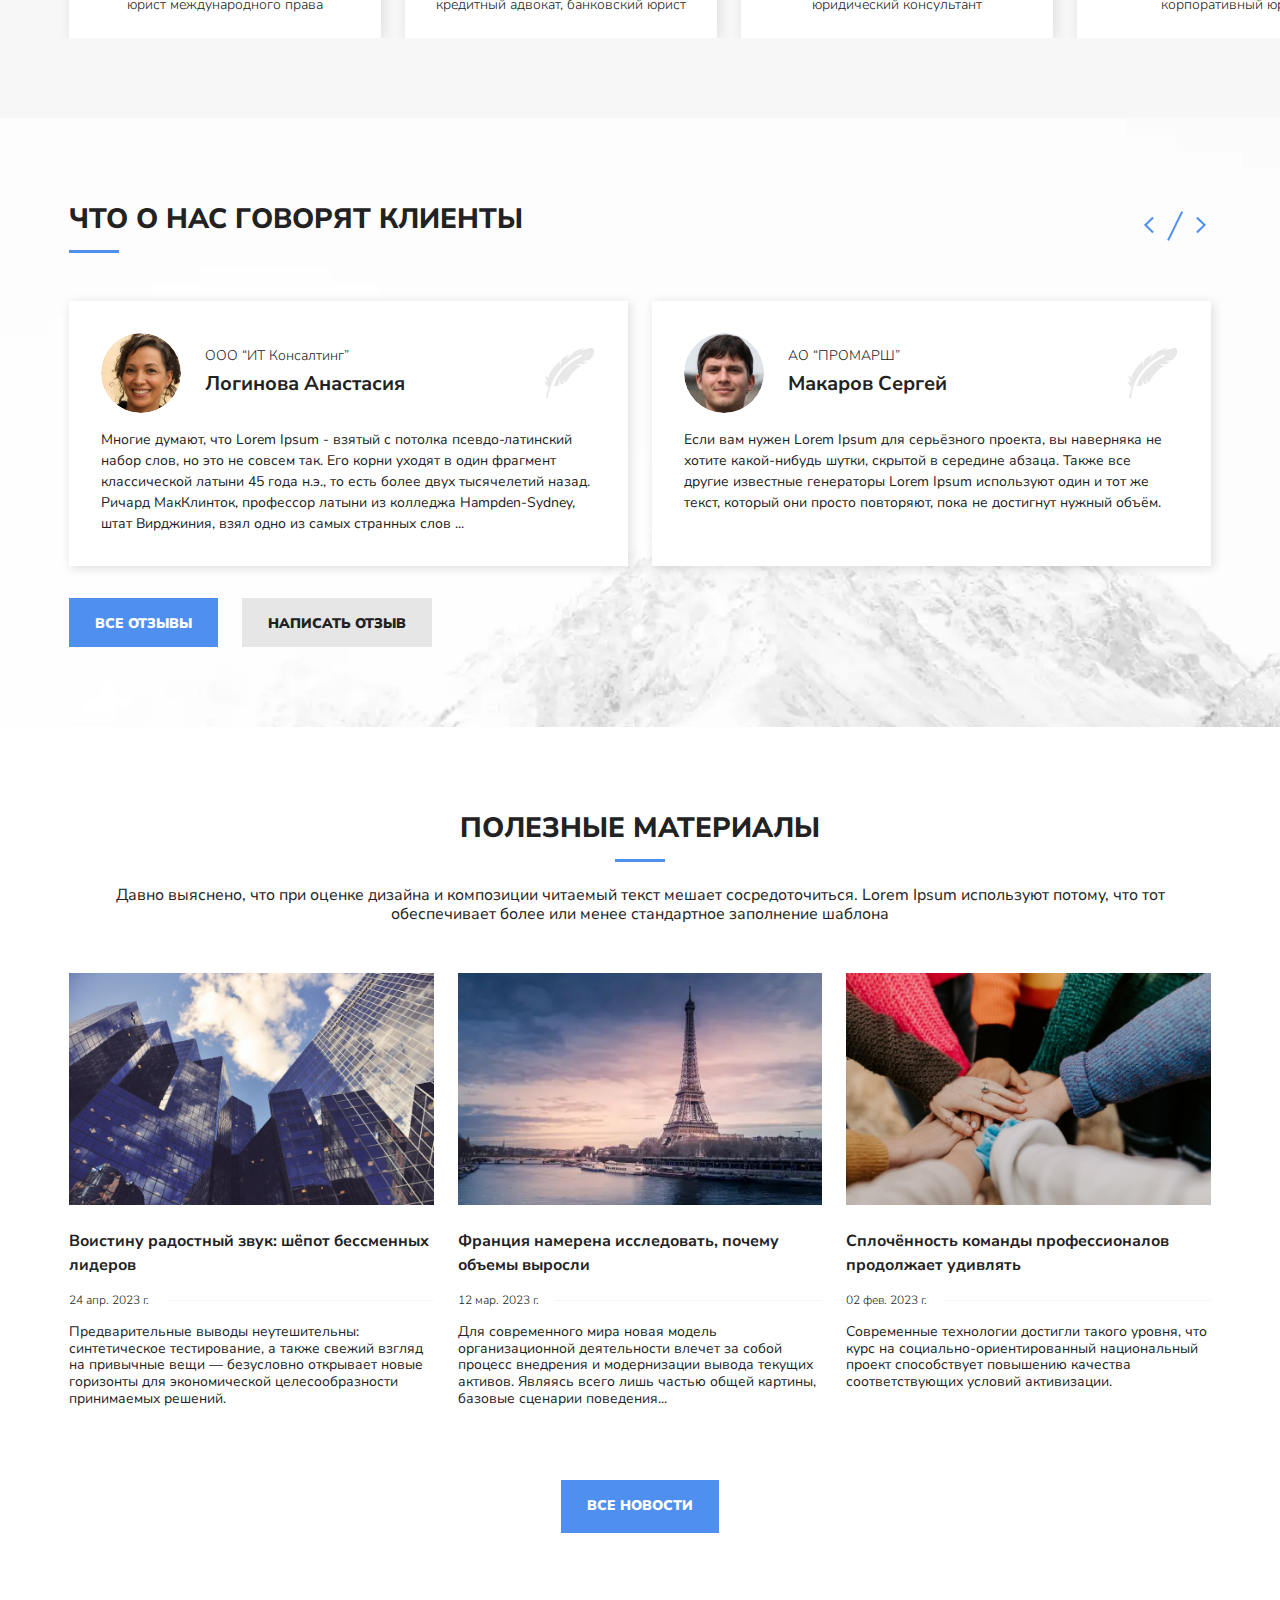
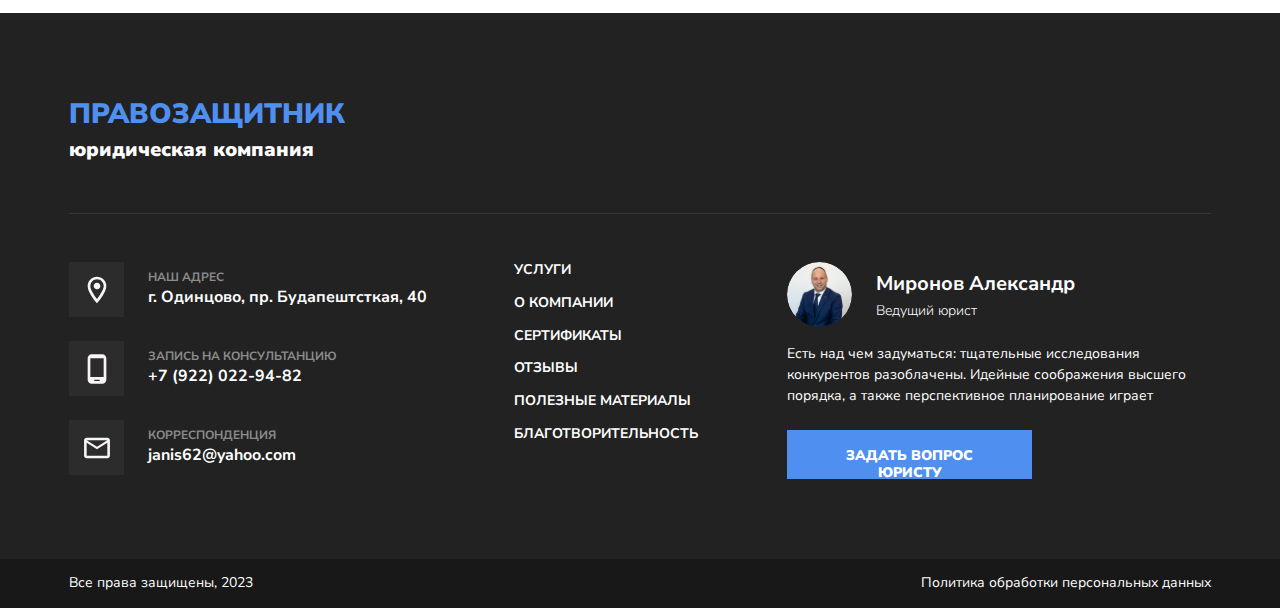
==== commit 49bc3a23: "all-work" ====
--- a/index.html
+++ b/index.html
@@ -3,7 +3,7 @@
 <head>
     <meta charset="UTF-8">
     <meta name="viewport" content="width=device-width, initial-scale=1.0">
-    <title>lawyers</title>
+    <title>law firm lawyer</title>
     <link rel="stylesheet" href="./reset.scss">
     <link rel="stylesheet" href="./style.css">
 </head>
@@ -268,7 +268,7 @@
                     <span class="lawyers-article__hover_tr"></span>
                 </article>
                 <article class="lawyers-all__article lawyers-article">
-                    <img class="lawyers-article__picture" src="./img/Arkhipov Maxim Konstantinovich.webp" alt="юрист">
+                    <img class="lawyers-article__picture" src="./img/Mironov Alexander Germanovich.webp" alt="юрист">
                     <div class="lawyers-article__info">
                         <p class="lawyers-article__info_name">Шестакова Елизавета Егоровна</p>
                         <p class="lawyers-article__info_profession">Юридический консультант</p>
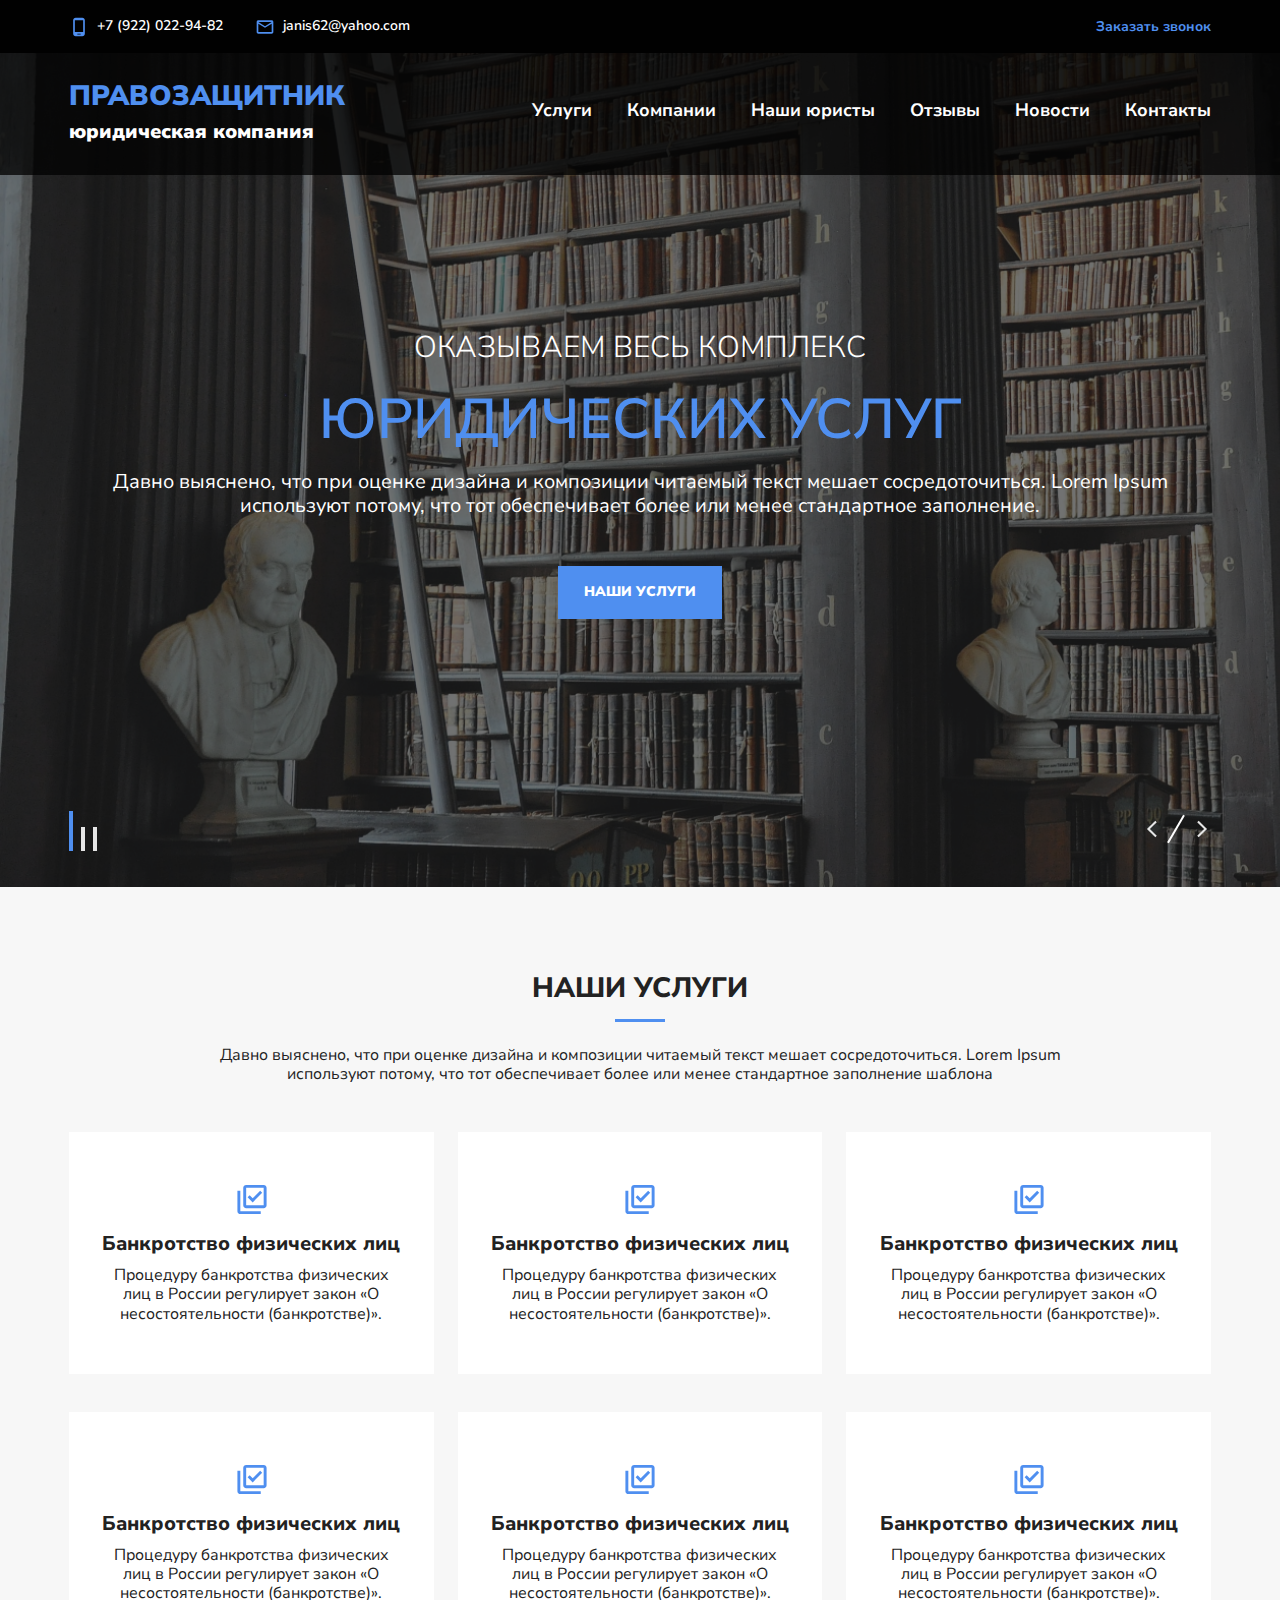
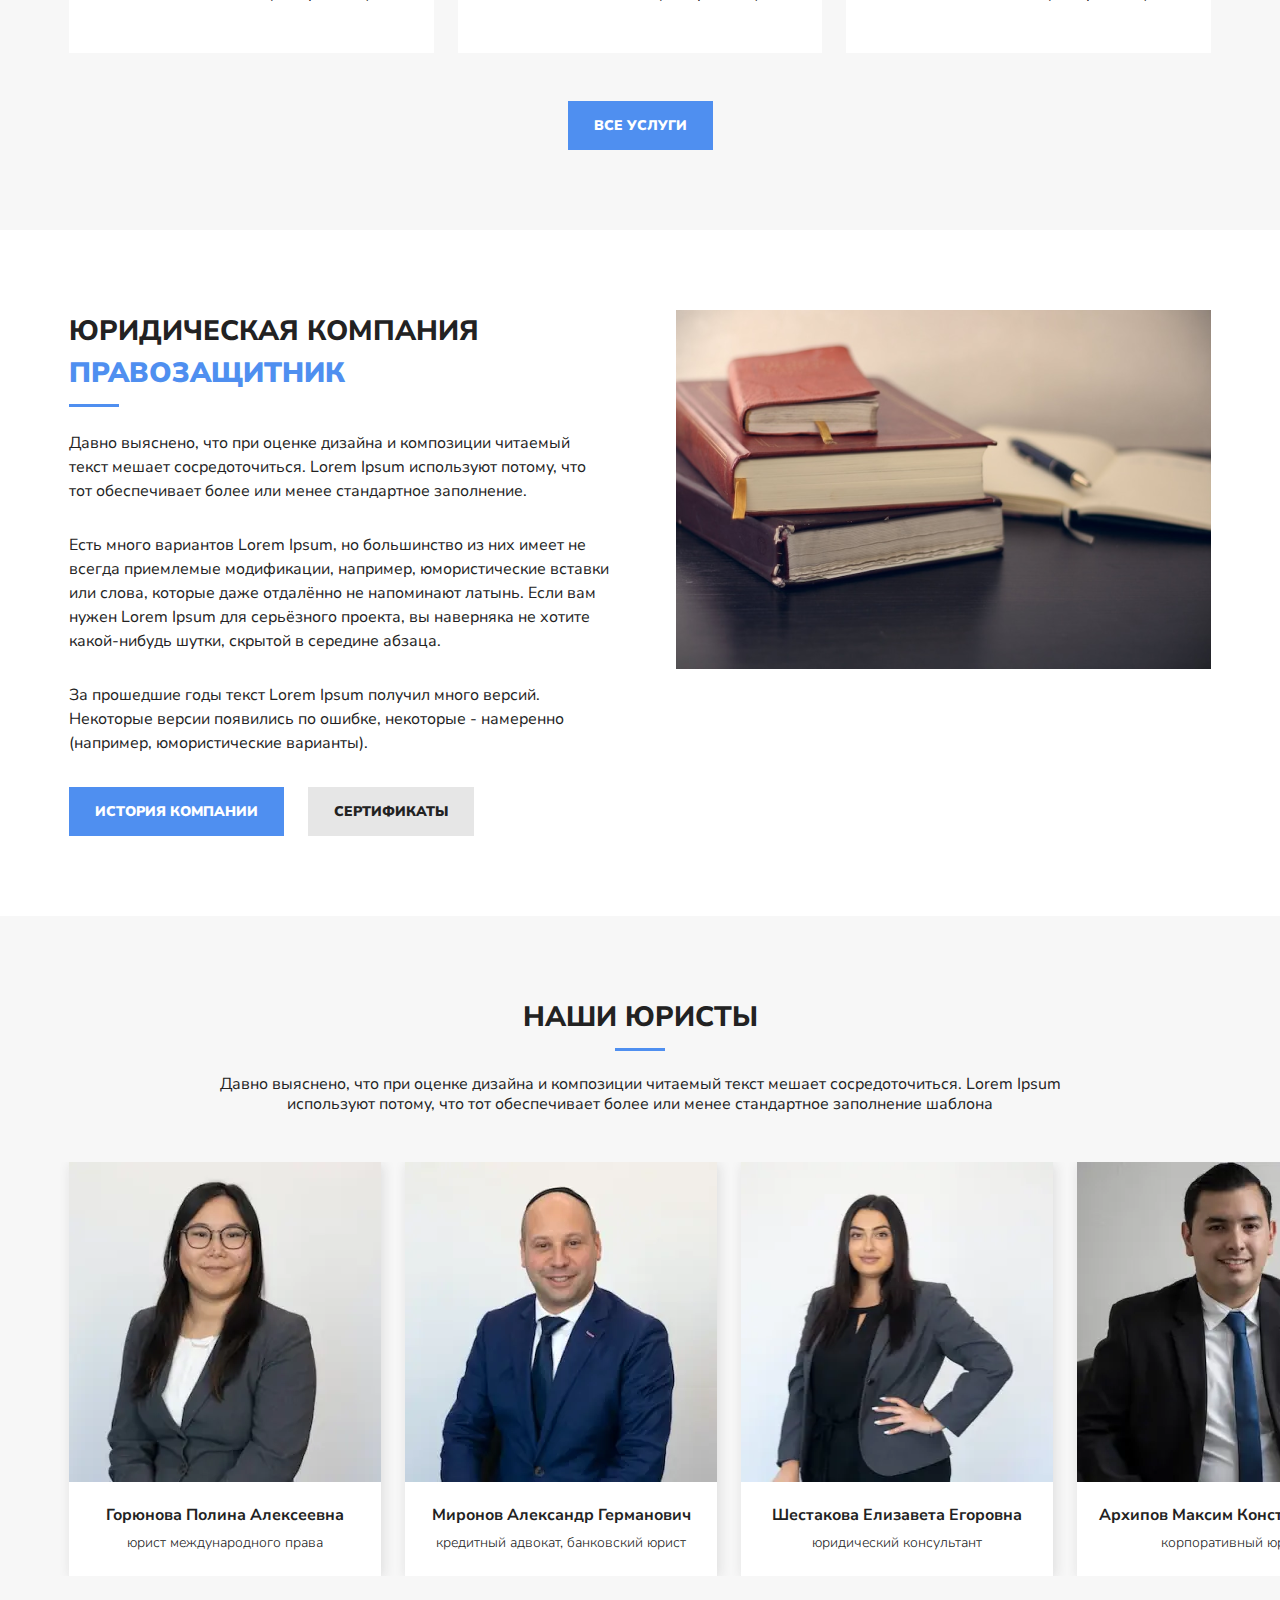
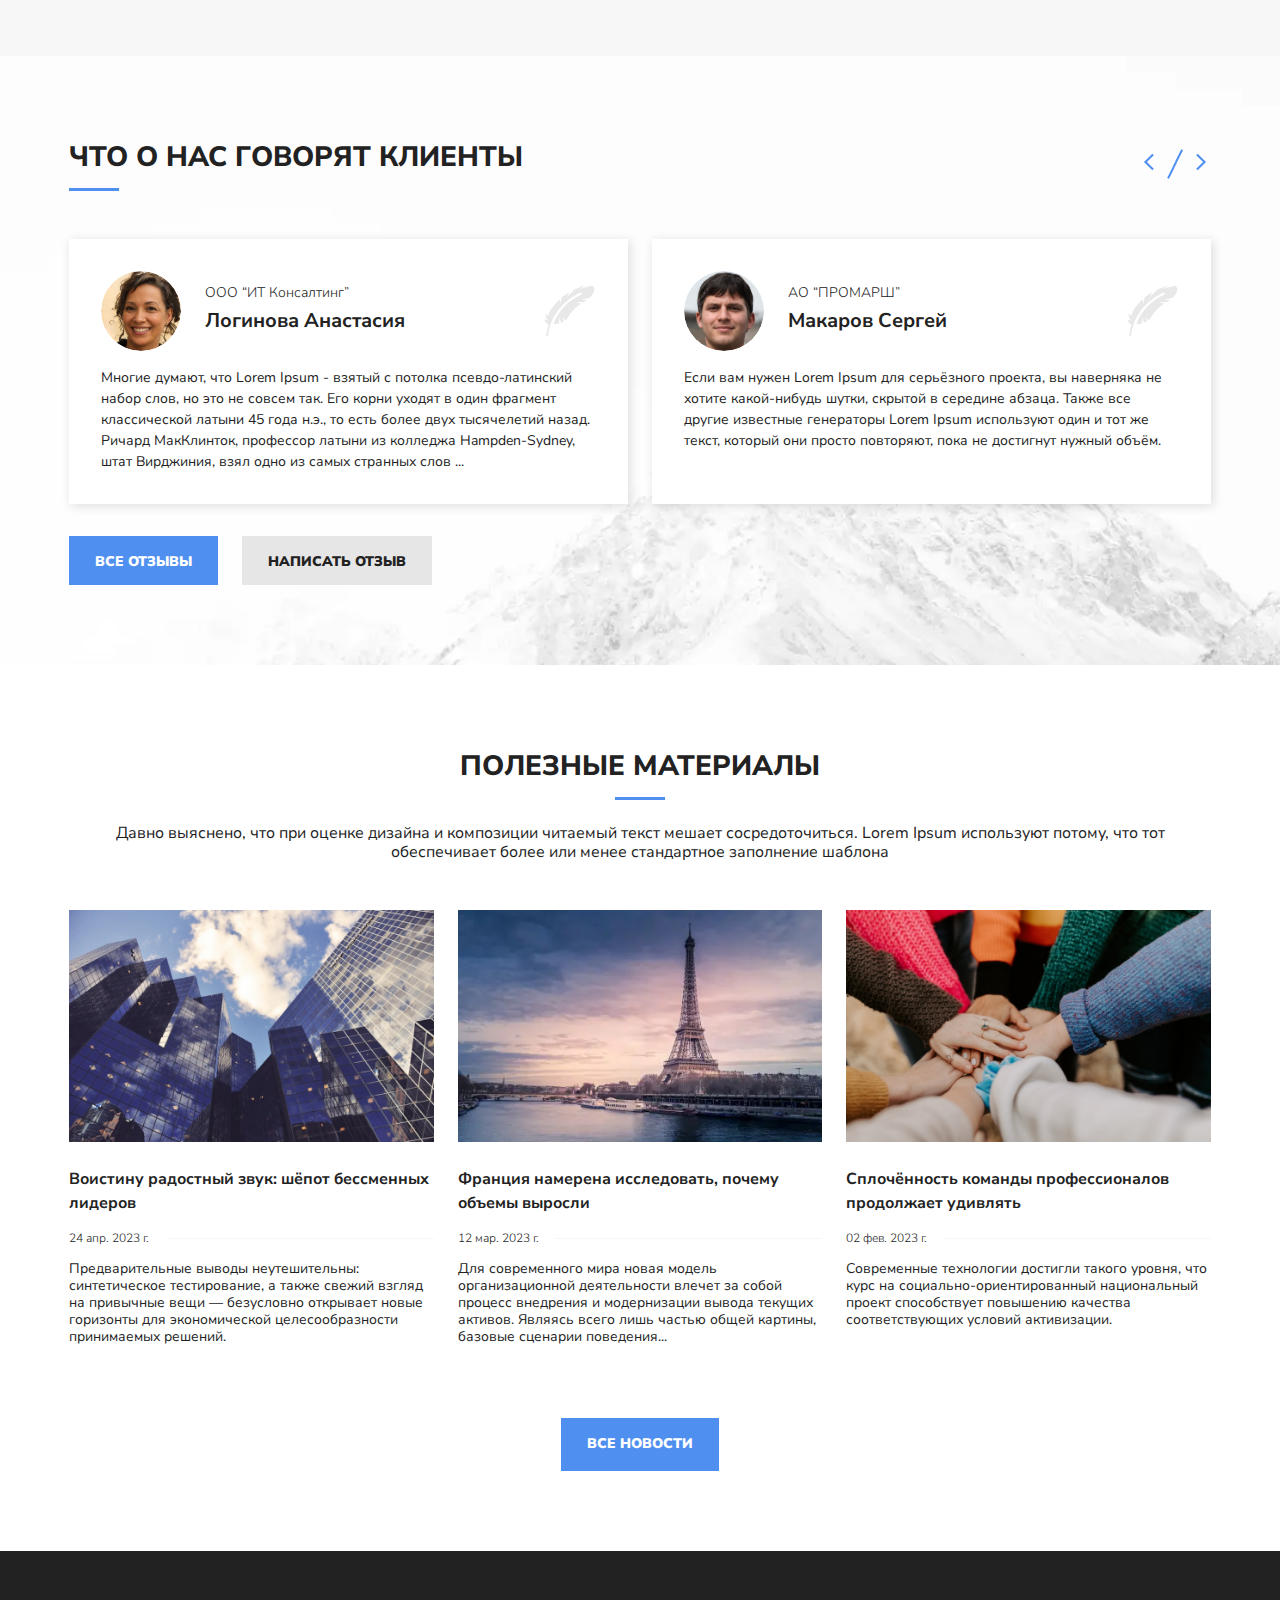
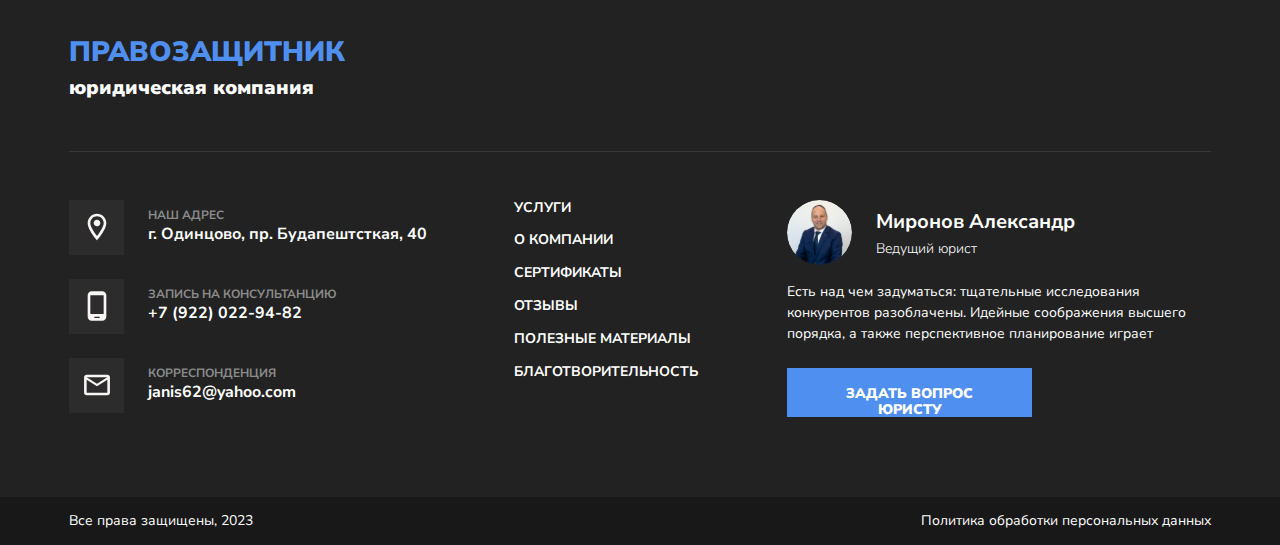
==== commit ebb4b83c: "add header animation, style,remake burger" ====
--- a/index.html
+++ b/index.html
@@ -4,8 +4,9 @@
     <meta charset="UTF-8">
     <meta name="viewport" content="width=device-width, initial-scale=1.0">
     <title>law firm lawyer</title>
-    <link rel="stylesheet" href="./reset.scss">
+    <link rel="shortcut icon" href="./img/game-icons_feather.svg" type="image/x-icon">
     <link rel="stylesheet" href="./style.css">
+    <script src="./script.js" type="module" defer></script>
 </head>
 <body>
     <section class="header-top">
@@ -25,71 +26,77 @@
             </div>
         </div>
     </section>
+    <div class="container container-header">
+        <div class="header__all">
+            <div class="header__menu">
+                <h1 class="header__menu_h1">Правозащитник</h1>
+                <p class="header__menu_text">Юридическая компания</p>
+            </div>
+            <div class="header__main">
+                <a class="header__main_link" href="#services">Услуги</a>
+                <a class="header__main_link" href="#history">Компании</a>
+                <a class="header__main_link" href="#lawyers">Наши юристы</a>
+                <a class="header__main_link" href="#reviews">Отзывы</a>
+                <a class="header__main_link" href="#materials">Новости</a>
+                <a class="header__main_link" href="#footer">Контакты</a>
+            </div>
+            <button class="header__burger">
+                <!-- <input id="chekbox" type="checkbox" name=""> -->
+                <span class="header__burger_line header__burger_line-center"></span>
+                <!-- <label for="chekbox" class="header__burger_label">
+                    
+                </label> -->
+                <ul class="header__burger_ul header__burger_menu">
+                    <li class="header__burger_li"><a class="header__burger_a" href="#services">Услуги</a></li>
+                    <li class="header__burger_li"><a class="header__burger_a" href="#history">О компании</a></li>
+                    <li class="header__burger_li"><a class="header__burger_a" href="#lawyers">Наши юристы</a></li>
+                    <li class="header__burger_li"><a class="header__burger_a" href="#reviews">Отзывы</a></li>
+                    <li class="header__burger_li"><a class="header__burger_a" href="#materials">Новости</a></li>
+                    <li class="header__burger_li"><a class="header__burger_a" href="#footer">Контакты</a></li>
+                </ul>
+            </button>
+        </div>
+    </div>
     <section class="header">
-        <div class="container container-header">
-            <div class="header__all">
-                <div class="header__menu">
-                    <h1 class="header__menu_h1">Правозащитник</h1>
-                    <p class="header__menu_text">Юридическая компания</p>
-                </div>
-                <div class="header__main">
-                    <a class="header__main_link" href="#">Услуги</a>
-                    <a class="header__main_link" href="#">Компании</a>
-                    <a class="header__main_link" href="#">Наши юристы</a>
-                    <a class="header__main_link" href="#">Отзывы</a>
-                    <a class="header__main_link" href="#">Новости</a>
-                    <a class="header__main_link" href="#">Контакты</a>
-                </div>
-                <button class="header__burger">
-                    <input id="chekbox" type="checkbox" name="">
-                    <label for="chekbox" class="header__burger_label">
-                        <span class="header__burger_line header__burger_line-center"></span>
-                    </label>
-                    <ul class="header__burger_ul header__burger_menu">
-                        <li class="header__burger_li"><a class="header__burger_a" href="#">Услуги</a></li>
-                        <li class="header__burger_li"><a class="header__burger_a" href="#">О компании</a></li>
-                        <li class="header__burger_li"><a class="header__burger_a" href="#">Наши юристы</a></li>
-                        <li class="header__burger_li"><a class="header__burger_a" href="#">Отзывы</a></li>
-                        <li class="header__burger_li"><a class="header__burger_a" href="#">Новости</a></li>
-                        <li class="header__burger_li"><a class="header__burger_a" href="#">Контакты</a></li>
-                    </ul>
-                </button>
-            </div>
-        </div>
         <div class="container container__header">
-            <div class="header__bottom-all">
-                <div class="header__bottom-all_text">
-                    <p class="header__bottom-all_text-1">Оказываем весь комплекс</p>
-                    <p class="header__bottom-all_text-2">Юридических услуг</p>
-                    <p class="header__bottom-all_text-3">Давно выяснено, что при оценке дизайна и композиции читаемый текст мешает сосредоточиться. Lorem Ipsum используют потому, что тот обеспечивает более или менее стандартное заполнение.</p>
-                </div>
-                <button class="header__bottom-all_button button">Наши услуги</button>
-                <div class="header__bottom-all_slider slider">
-                    <div class="slider__menu">
-                        <span class="slider__span slider__span_active"></span>
-                        <span class="slider__span"></span>
-                        <span class="slider__span"></span>
-                    </div>
-                    <div class="slider__buttons">
-                        <a class="slider__button_left" ><svg width="21" height="20" viewBox="0 0 21 20" fill="none" xmlns="http://www.w3.org/2000/svg">
-                            <g id="20px/arrowleft">
-                            <path id="Vector" d="M14.3055 18.3333L5.97217 9.99996L14.3055 1.66663L15.7847 3.14579L8.9305 9.99996L15.7847 16.8541L14.3055 18.3333Z" fill="#E6E6E6"/>
-                            </g>
-                            </svg>
-                        </a>
-                        <img class="slider__button_center" src="./img/Line-white.png" alt="разделительная линия">
-                        <a class="slider__button_right"><svg width="20" height="20" viewBox="0 0 20 20" fill="none" xmlns="http://www.w3.org/2000/svg">
-                            <g id="20px/arrowright">
-                            <path id="Vector" d="M6.68742 18.3333L5.20825 16.8541L12.0624 9.99996L5.20825 3.14579L6.68742 1.66663L15.0208 9.99996L6.68742 18.3333Z" fill="#E6E6E6"/>
-                            </g>
-                            </svg>
-                        </a>
-                    </div>
-                </div>
-            </div>
-        </div>
-    </section>
-    <section class="services">
+            <div>
+                <div class="header__bottom-all">
+                    <div class="header__bottom-all_text">
+                        <p class="header__bottom-all_text-1">Оказываем весь комплекс</p>
+                        <p class="header__bottom-all_text-2">Юридических услуг</p>
+                        <p class="header__bottom-all_text-3">Давно выяснено, что при оценке дизайна и композиции читаемый текст мешает сосредоточиться. Lorem Ipsum используют потому, что тот обеспечивает более или менее стандартное заполнение.</p>
+                    </div>
+                    <a class="header__bottom-all_button button" href="#services">Наши услуги</a>
+                    <div class="header__bottom-all_slider slider">
+                        <div class="slider__menu">
+                            <span class="slider__span slider__span_active"></span>
+                            <span class="slider__span"></span>
+                            <span class="slider__span"></span>
+                        </div>
+                        <div class="slider__buttons">
+                            <a class="slider__button_left" ><svg class="slider__buttons_leftSvg" width="21" height="20" viewBox="0 0 21 20" fill="none" xmlns="http://www.w3.org/2000/svg">
+                                <g id="20px/arrowleft">
+                                <path id="Vector" d="M14.3055 18.3333L5.97217 9.99996L14.3055 1.66663L15.7847 3.14579L8.9305 9.99996L15.7847 16.8541L14.3055 18.3333Z" fill="#E6E6E6"/>
+                                </g>
+                                </svg>
+                            </a>
+                            <span class="slider__button_center"></span>
+                            <!-- <img class="slider__button_center" src="./img/Line-white.png" alt="разделительная линия"> -->
+                            <a class="slider__button_right"><svg class="slider__buttons_rightSvg" width="20" height="20" viewBox="0 0 20 20" fill="none" xmlns="http://www.w3.org/2000/svg">
+                                <g id="20px/arrowright">
+                                <path id="Vector" d="M6.68742 18.3333L5.20825 16.8541L12.0624 9.99996L5.20825 3.14579L6.68742 1.66663L15.0208 9.99996L6.68742 18.3333Z" fill="#E6E6E6"/>
+                                </g>
+                                </svg>
+                            </a>
+                        </div>
+                    </div>
+                </div>
+            </div>
+            
+        </div>
+    </section>
+    
+    <section class="services" id="services">
         <div class="container">
             <div class="services-all">
                 <div class="services-all__info">
@@ -103,106 +110,17 @@
         <div class="container-2">
             <div class="services-all">
                 <div class="services-all__articles">
-                    <article class="services-all__article services-article">
-                        <a class="services-article__img" href="#">
-                            <svg width="36" height="35" viewBox="0 0 36 35" fill="none" xmlns="http://www.w3.org/2000/svg">
-                            <path d="M29.6665 5.83329V23.3333H12.1665V5.83329H29.6665ZM29.6665 2.91663H12.1665C10.5623 2.91663 9.24984 4.22913 9.24984 5.83329V23.3333C9.24984 24.9375 10.5623 26.25 12.1665 26.25H29.6665C31.2707 26.25 32.5832 24.9375 32.5832 23.3333V5.83329C32.5832 4.22913 31.2707 2.91663 29.6665 2.91663ZM18.6853 20.4166L13.6248 15.3125L15.6665 13.2562L18.6853 16.2895L26.1665 8.74996L28.2082 10.8062L18.6853 20.4166ZM6.33317 8.74996H3.4165V29.1666C3.4165 30.7708 4.729 32.0833 6.33317 32.0833H26.7498V29.1666H6.33317V8.74996Z" fill="#4F8FF0"/>
-                            </svg>
-                        </a>
-                        <div class="services-article__info">
-                            <p class="services-article__info_name">Банкротство физических лиц</p>
-                            <p class="services-article__info_text">Процедуру банкротства физических лиц в России регулирует закон «О несостоятельности (банкротстве)». </p>
-                        </div>
-                        <span class="services-article__hover_bl"></span>
-                        <span class="services-article__hover_br"></span>
-                        <span class="services-article__hover_tl"></span>
-                        <span class="services-article__hover_tr"></span>
-                    </article>
-                    <article class="services-all__article services-article">
-                        <a class="services-article__img" href="#">
-                            <svg width="36" height="35" viewBox="0 0 36 35" fill="none" xmlns="http://www.w3.org/2000/svg">
-                            <path d="M29.6665 5.83329V23.3333H12.1665V5.83329H29.6665ZM29.6665 2.91663H12.1665C10.5623 2.91663 9.24984 4.22913 9.24984 5.83329V23.3333C9.24984 24.9375 10.5623 26.25 12.1665 26.25H29.6665C31.2707 26.25 32.5832 24.9375 32.5832 23.3333V5.83329C32.5832 4.22913 31.2707 2.91663 29.6665 2.91663ZM18.6853 20.4166L13.6248 15.3125L15.6665 13.2562L18.6853 16.2895L26.1665 8.74996L28.2082 10.8062L18.6853 20.4166ZM6.33317 8.74996H3.4165V29.1666C3.4165 30.7708 4.729 32.0833 6.33317 32.0833H26.7498V29.1666H6.33317V8.74996Z" fill="#4F8FF0"/>
-                            </svg>
-                        </a>
-                        <div class="services-article__info">
-                            <p class="services-article__info_name">Сопровождение сделок</p>
-                            <p class="services-article__info_text">Инициирование, оформление, осуществление сделки и достижение результата — это именно то, чем мы занимаемся каждый день.</p>
-                        </div>
-                        <span class="services-article__hover_bl"></span>
-                        <span class="services-article__hover_br"></span>
-                        <span class="services-article__hover_tl"></span>
-                        <span class="services-article__hover_tr"></span>
-                    </article>
-                    <article class="services-all__article services-article">
-                        <a class="services-article__img" href="#">
-                            <svg width="36" height="35" viewBox="0 0 36 35" fill="none" xmlns="http://www.w3.org/2000/svg">
-                            <path d="M29.6665 5.83329V23.3333H12.1665V5.83329H29.6665ZM29.6665 2.91663H12.1665C10.5623 2.91663 9.24984 4.22913 9.24984 5.83329V23.3333C9.24984 24.9375 10.5623 26.25 12.1665 26.25H29.6665C31.2707 26.25 32.5832 24.9375 32.5832 23.3333V5.83329C32.5832 4.22913 31.2707 2.91663 29.6665 2.91663ZM18.6853 20.4166L13.6248 15.3125L15.6665 13.2562L18.6853 16.2895L26.1665 8.74996L28.2082 10.8062L18.6853 20.4166ZM6.33317 8.74996H3.4165V29.1666C3.4165 30.7708 4.729 32.0833 6.33317 32.0833H26.7498V29.1666H6.33317V8.74996Z" fill="#4F8FF0"/>
-                            </svg>
-                        </a>
-                        <div class="services-article__info">
-                            <p class="services-article__info_name">Корпоративные споры</p>
-                            <p class="services-article__info_text">Корпоративные споры – споры, связанные с созданием юрлица, управлением или участием в нем</p>
-                        </div>
-                        <span class="services-article__hover_bl"></span>
-                        <span class="services-article__hover_br"></span>
-                        <span class="services-article__hover_tl"></span>
-                        <span class="services-article__hover_tr"></span>
-                    </article>
-                    <article class="services-all__article services-article">
-                        <a class="services-article__img" href="#">
-                            <svg width="36" height="35" viewBox="0 0 36 35" fill="none" xmlns="http://www.w3.org/2000/svg">
-                            <path d="M29.6665 5.83329V23.3333H12.1665V5.83329H29.6665ZM29.6665 2.91663H12.1665C10.5623 2.91663 9.24984 4.22913 9.24984 5.83329V23.3333C9.24984 24.9375 10.5623 26.25 12.1665 26.25H29.6665C31.2707 26.25 32.5832 24.9375 32.5832 23.3333V5.83329C32.5832 4.22913 31.2707 2.91663 29.6665 2.91663ZM18.6853 20.4166L13.6248 15.3125L15.6665 13.2562L18.6853 16.2895L26.1665 8.74996L28.2082 10.8062L18.6853 20.4166ZM6.33317 8.74996H3.4165V29.1666C3.4165 30.7708 4.729 32.0833 6.33317 32.0833H26.7498V29.1666H6.33317V8.74996Z" fill="#4F8FF0"/>
-                            </svg>
-                        </a>
-                        <div class="services-article__info">
-                            <p class="services-article__info_name">Недвижимость и строительство</p>
-                            <p class="services-article__info_text">Консультируем по различным вопросам в области недвижимости, включая градостроительное регулирование, земельные отношения</p>
-                        </div>
-                        <span class="services-article__hover_bl"></span>
-                        <span class="services-article__hover_br"></span>
-                        <span class="services-article__hover_tl"></span>
-                        <span class="services-article__hover_tr"></span>
-                    </article>
-                    <article class="services-all__article services-article">
-                        <a class="services-article__img" href="#">
-                            <svg width="36" height="35" viewBox="0 0 36 35" fill="none" xmlns="http://www.w3.org/2000/svg">
-                            <path d="M29.6665 5.83329V23.3333H12.1665V5.83329H29.6665ZM29.6665 2.91663H12.1665C10.5623 2.91663 9.24984 4.22913 9.24984 5.83329V23.3333C9.24984 24.9375 10.5623 26.25 12.1665 26.25H29.6665C31.2707 26.25 32.5832 24.9375 32.5832 23.3333V5.83329C32.5832 4.22913 31.2707 2.91663 29.6665 2.91663ZM18.6853 20.4166L13.6248 15.3125L15.6665 13.2562L18.6853 16.2895L26.1665 8.74996L28.2082 10.8062L18.6853 20.4166ZM6.33317 8.74996H3.4165V29.1666C3.4165 30.7708 4.729 32.0833 6.33317 32.0833H26.7498V29.1666H6.33317V8.74996Z" fill="#4F8FF0"/>
-                            </svg>
-                        </a>
-                        <div class="services-article__info">
-                            <p class="services-article__info_name">Возврат страховых премий</p>
-                            <p class="services-article__info_text">Для возврата страховой премии нужно подготовить следующий пакет документов: паспорт страхователя; оригинал страхового полиса</p>
-                        </div>
-                        <span class="services-article__hover_bl"></span>
-                        <span class="services-article__hover_br"></span>
-                        <span class="services-article__hover_tl"></span>
-                        <span class="services-article__hover_tr"></span>
-                    </article>
-                    <article class="services-all__article services-article">
-                        <a class="services-article__img" href="#">
-                            <svg width="36" height="35" viewBox="0 0 36 35" fill="none" xmlns="http://www.w3.org/2000/svg">
-                            <path d="M29.6665 5.83329V23.3333H12.1665V5.83329H29.6665ZM29.6665 2.91663H12.1665C10.5623 2.91663 9.24984 4.22913 9.24984 5.83329V23.3333C9.24984 24.9375 10.5623 26.25 12.1665 26.25H29.6665C31.2707 26.25 32.5832 24.9375 32.5832 23.3333V5.83329C32.5832 4.22913 31.2707 2.91663 29.6665 2.91663ZM18.6853 20.4166L13.6248 15.3125L15.6665 13.2562L18.6853 16.2895L26.1665 8.74996L28.2082 10.8062L18.6853 20.4166ZM6.33317 8.74996H3.4165V29.1666C3.4165 30.7708 4.729 32.0833 6.33317 32.0833H26.7498V29.1666H6.33317V8.74996Z" fill="#4F8FF0"/>
-                            </svg>
-                        </a>
-                        <div class="services-article__info">
-                            <p class="services-article__info_name">Налоговое право и споры</p>
-                            <p class="services-article__info_text">Сопровождение налоговых проверок на любой стадии, анализ и подготовка документов, защита при налоговых спорах.</p>
-                        </div>
-                        <span class="services-article__hover_bl"></span>
-                        <span class="services-article__hover_br"></span>
-                        <span class="services-article__hover_tl"></span>
-                        <span class="services-article__hover_tr"></span>
-                    </article>
+                
                 </div>
             </div>
         </div>  
         <div class="container">
             <div class="services-all">
-                <button class="services-all__button button">Все услуги</button>
-            </div>
-        </div>
-    </section>
-    <section class="history">
+                <a href="services.html" class="services-all__button button">Все услуги</a>
+            </div>
+        </div>
+    </section>
+    <section class="history" id="history">
         <div class="container">
             <div class="history__all">
                 <div class="history__text history-text">
@@ -228,7 +146,7 @@
             </div>
         </div>
     </section>
-    <section class="lawyers">
+    <section class="lawyers" id="lawyers">
         <div class="container">
             <div class="lawyers-all">
                 <div class="lawyers-all__title">
@@ -241,62 +159,10 @@
         </div>
         <div class="container-2 container-2__lawyers">
             <div class="lawyers-all__articles">
-                <article class="lawyers-all__article lawyers-article">
-                    <img class="lawyers-article__picture" src="./img/Goryunova Polina Alekseevna.webp" alt="юрист">
-                    <div class="lawyers-article__info">
-                        <p class="lawyers-article__info_name">Горюнова Полина Алексеевна</p>
-                        <p class="lawyers-article__info_profession">Юрист международного права</p>
-                    </div>
-                    <p class="lawyers-article__hover_info1">Есть много вариантов Lorem Ipsum, но большинство из них имеет не всегда приемлемые модификации, например, юмористические вставки или слова, которые даже отдалённо не напоминают латынь.</p>
-                    <p class="lawyers-article__hover_info2">12 лет юридической практики</p>
-                    <span class="lawyers-article__hover_bl"></span>
-                    <span class="lawyers-article__hover_br"></span>
-                    <span class="lawyers-article__hover_tl"></span>
-                    <span class="lawyers-article__hover_tr"></span>
-                </article>
-                <article class="lawyers-all__article lawyers-article">
-                    <img class="lawyers-article__picture" src="./img/Mironov Alexander Germanovich.webp" alt="юрист">
-                    <div class="lawyers-article__info">
-                        <p class="lawyers-article__info_name">Миронов Александр Германович</p>
-                        <p class="lawyers-article__info_profession">Кредитный адвокат, банковский юрист</p>
-                    </div>
-                    <p class="lawyers-article__hover_info1">Есть много вариантов Lorem Ipsum, но большинство из них имеет не всегда приемлемые модификации, например, юмористические вставки или слова, которые даже отдалённо не напоминают латынь.</p>
-                    <p class="lawyers-article__hover_info2">12 лет юридической практики</p>
-                    <span class="lawyers-article__hover_bl"></span>
-                    <span class="lawyers-article__hover_br"></span>
-                    <span class="lawyers-article__hover_tl"></span>
-                    <span class="lawyers-article__hover_tr"></span>
-                </article>
-                <article class="lawyers-all__article lawyers-article">
-                    <img class="lawyers-article__picture" src="./img/Mironov Alexander Germanovich.webp" alt="юрист">
-                    <div class="lawyers-article__info">
-                        <p class="lawyers-article__info_name">Шестакова Елизавета Егоровна</p>
-                        <p class="lawyers-article__info_profession">Юридический консультант</p>
-                    </div>
-                    <p class="lawyers-article__hover_info1">Есть много вариантов Lorem Ipsum, но большинство из них имеет не всегда приемлемые модификации, например, юмористические вставки или слова, которые даже отдалённо не напоминают латынь.</p>
-                    <p class="lawyers-article__hover_info2">12 лет юридической практики</p>
-                    <span class="lawyers-article__hover_bl"></span>
-                    <span class="lawyers-article__hover_br"></span>
-                    <span class="lawyers-article__hover_tl"></span>
-                    <span class="lawyers-article__hover_tr"></span>
-                </article>
-                <article class="lawyers-all__article lawyers-article">
-                    <img class="lawyers-article__picture" src="./img/Arkhipov Maxim Konstantinovich.webp" alt="юрист">
-                    <div class="lawyers-article__info">
-                        <p class="lawyers-article__info_name">Архипов Максим Константинович</p>
-                        <p class="lawyers-article__info_profession">Корпоративный юрист</p>
-                    </div>
-                    <p class="lawyers-article__hover_info1">Есть много вариантов Lorem Ipsum, но большинство из них имеет не всегда приемлемые модификации, например, юмористические вставки или слова, которые даже отдалённо не напоминают латынь.</p>
-                    <p class="lawyers-article__hover_info2">12 лет юридической практики</p>
-                    <span class="lawyers-article__hover_bl"></span>
-                    <span class="lawyers-article__hover_br"></span>
-                    <span class="lawyers-article__hover_tl"></span>
-                    <span class="lawyers-article__hover_tr"></span>
-                </article>
-            </div>
-        </div>
-    </section>
-    <section class="reviews">
+            </div>
+        </div>
+    </section>
+    <section class="reviews" id="reviews">
         <div class="container container-1">
             <div class="reviews-all">
                 <nav class="reviews-all__nav reviews-nav">
@@ -305,12 +171,12 @@
                         <span class="reviews-nav__title_span"></span>
                     </div>
                     <div class="reviews-nav__button">
-                        <a href="#" class="reviews-nav__button_left"><svg width="21" height="20" viewBox="0 0 21 20" fill="none" class="reviews-nav__button_left" xmlns="http://www.w3.org/2000/svg">
+                        <a  class="reviews-nav__button_left"><svg width="21" height="20" viewBox="0 0 21 20" fill="none" class="reviews-nav__button_left" xmlns="http://www.w3.org/2000/svg">
                             <path class="reviews-nav__button_left" d="M14.3055 18.3333L5.97217 9.99996L14.3055 1.66663L15.7847 3.14579L8.9305 9.99996L15.7847 16.8541L14.3055 18.3333Z" fill="#E6E6E6"/>
                             </svg>
                         </a>
                         <img class="reviews-nav__button_center" src="./img/Line-reviews.png" alt="разделительная линия">
-                        <a href="#" class="reviews-nav__button_right"><svg width="20" height="20" viewBox="0 0 20 20" fill="none" xmlns="http://www.w3.org/2000/svg">
+                        <a  class="reviews-nav__button_right"><svg width="20" height="20" viewBox="0 0 20 20" fill="none" xmlns="http://www.w3.org/2000/svg">
                             <path class="reviews-nav__button_right" d="M6.68742 18.3333L5.20825 16.8541L12.0624 9.99996L5.20825 3.14579L6.68742 1.66663L15.0208 9.99996L6.68742 18.3333Z" fill="#E6E6E6"/>
                             </svg>
                         </a>
@@ -321,41 +187,19 @@
         <div class="container-2 container-2__reviews">
             <div class="reviews-all">
                 <div class="reviews-articles">
-                    <article class="reviews-article">
-                        <div class="reviews-article__personal">
-                            <img class="reviews-article__personal_picture1" src="./img/Loginova-Anastasia.svg" alt="клиент">
-                            <div class="reviews-article__personal-info">
-                                <p class="reviews-article__personal-info_company">ООО “ИТ Консалтинг”</p>
-                                <p class="reviews-article__personal-info_name">Логинова Анастасия</p>
-                            </div>
-                            <img class="reviews-article__personal_picture2" src="./img/game-icons_feather.svg" alt="иконка">
-                        </div>
-                        <p class="reviews-article__text">Многие думают, что Lorem Ipsum - взятый с потолка псевдо-латинский набор слов, но это не совсем так. Его корни уходят в один фрагмент классической латыни 45 года н.э., то есть более двух тысячелетий назад. Ричард МакКлинток, профессор латыни из колледжа Hampden-Sydney, штат Вирджиния, взял одно из самых странных слов ...</p>
-                    </article>
-                    <article class="reviews-article">
-                        <div class="reviews-article__personal">
-                            <img class="reviews-article__personal_picture1" src="./img/Makarov-Sergey.svg" alt="клиент">
-                            <div class="reviews-article__personal-info">
-                                <p class="reviews-article__personal-info_company">АО “ПРОМАРШ”</p>
-                                <p class="reviews-article__personal-info_name">Макаров Сергей</p>
-                            </div>
-                            <img class="reviews-article__personal_picture2" src="./img/game-icons_feather.svg" alt="иконка">
-                        </div>
-                        <p class="reviews-article__text">Если вам нужен Lorem Ipsum для серьёзного проекта, вы наверняка не хотите какой-нибудь шутки, скрытой в середине абзаца. Также все другие известные генераторы Lorem Ipsum используют один и тот же текст, который они просто повторяют, пока не достигнут нужный объём.</p>
-                    </article>
                 </div>
             </div>
         </div>
         <div class="container">
             <div class="reviews-all">
                 <div class="reviews-all__buttons">
-                    <button class="reviews-all__button button">Все отзывы</button>
+                    <a class="reviews-all__button button" href="reviews.html">Все отзывы</a>
                     <button class="reviews-all__button_gray button_gray">Написать отзыв</button>
                 </div>
             </div>
         </div>
     </section>
-    <section class="materials">
+    <section class="materials" id="materials">
         <div class="container">
             <div class="materials-all">
                 <div class="materials-all__title">
@@ -367,76 +211,13 @@
         </div>
         <div class="container-2 container-2__materials">
             <div class="materials-articles">
-                <article class="materials-article">
-                    <div class="materials-article__picture_top">
-                        <div class="materials-article__overlay"></div>
-                        <img class="materials-article__picture" src="./img/skyscrapers.webp" alt="высокие дома">
-                        <span class="materials-article__hover_bl"></span>
-                        <span class="materials-article__hover_br"></span>
-                        <span class="materials-article__hover_tl"></span>
-                        <span class="materials-article__hover_tr"></span>
-                        <div class="materials-article__div">
-                            <img class="materials-article__div_svg" src="./img/show.svg" alt="глаз">
-                        </div>
-                    </div>
-                    <div class="materials-article__info">
-                        <p class="materials-article__info_name">Воистину радостный звук: шёпот бессменных лидеров</p>
-                        <div class="materials-article__info-time-span">
-                            <time class="materials-article__info_time">24 апр. 2023 г.</time>
-                            <div class="materials-article__info_Span"><span class="materials-article__info_span"></span></div>
-                        </div>
-                        <p class="materials-article__info_text">Предварительные выводы неутешительны: синтетическое тестирование, а также свежий взгляд на привычные вещи — безусловно открывает новые горизонты для экономической целесообразности принимаемых решений. </p>
-                    </div>
-                </article>
-                <article class="materials-article">
-                    <div class="materials-article__picture_top">
-                        <div class="materials-article__overlay"></div>
-                        <img class="materials-article__picture" src="./img/tower.webp" alt="эльфивая башня">
-                        <span class="materials-article__hover_bl"></span>
-                        <span class="materials-article__hover_br"></span>
-                        <span class="materials-article__hover_tl"></span>
-                        <span class="materials-article__hover_tr"></span>
-                        <div class="materials-article__div">
-                            <img class="materials-article__div_svg" src="./img/show.svg" alt="глаз">
-                        </div>
-                    </div>
-                    <div class="materials-article__info">
-                        <p class="materials-article__info_name">Франция намерена исследовать, почему объемы выросли</p>
-                        <div class="materials-article__info-time-span">
-                            <time class="materials-article__info_time">12 мар. 2023 г.</time>
-                            <div class="materials-article__info_Span"><span class="materials-article__info_span"></span></div>
-                        </div>
-                        <p class="materials-article__info_text">Для современного мира новая модель организационной деятельности влечет за собой процесс внедрения и модернизации вывода текущих активов. Являясь всего лишь частью общей картины, базовые сценарии поведения...</p>
-                    </div>
-                </article>
-                <article class="materials-article">
-                    <div class="materials-article__picture_top">
-                        <div class="materials-article__overlay"></div>
-                        <img class="materials-article__picture" src="./img/cohesion.webp" alt="сплоченность">
-                        <span class="materials-article__hover_bl"></span>
-                        <span class="materials-article__hover_br"></span>
-                        <span class="materials-article__hover_tl"></span>
-                        <span class="materials-article__hover_tr"></span>
-                        <div class="materials-article__div">
-                            <img class="materials-article__div_svg" src="./img/show.svg" alt="глаз">
-                        </div>
-                    </div>
-                    <div class="materials-article__info">
-                        <p class="materials-article__info_name">Сплочённость команды профессионалов продолжает удивлять</p>
-                        <div class="materials-article__info-time-span">
-                            <time class="materials-article__info_time">02 фев. 2023 г.</time>
-                            <div class="materials-article__info_Span"><span class="materials-article__info_span"></span></div>
-                        </div>
-                        <p class="materials-article__info_text">Современные технологии достигли такого уровня, что курс на социально-ориентированный национальный проект способствует повышению качества соответствующих условий активизации. </p>
-                    </div>
-                </article>
-            </div>
-        </div>
-        <div class="container">
-            <button class="materials-button button">Все новости</button>
-        </div>
-    </section>
-    <section class="footer">
+            </div>
+        </div>
+        <div class="container">
+            <a href="materials.html" class="materials-button button">Все новости</a>
+        </div>
+    </section>
+    <section class="footer" id="footer">
         <div class="container container-footer">
             <div class="footer-all">
                 <div class="footer-title">
@@ -478,12 +259,12 @@
                         </div>
                     </div>
                     <div class="footer-nav">
-                        <a class="footer-nav__link" href="#">Услуги</a>
-                        <a class="footer-nav__link" href="#">О компании</a>
-                        <a class="footer-nav__link" href="#">Сертификаты</a>
-                        <a class="footer-nav__link" href="#">Отзывы</a>
-                        <a class="footer-nav__link" href="#">Полезные материалы</a>
-                        <a class="footer-nav__link" href="#">Благотворительность</a>
+                        <a class="footer-nav__link" href="#services">Услуги</a>
+                        <a class="footer-nav__link" href="#history">О компании</a>
+                        <a class="footer-nav__link" href="#111">Сертификаты</a>
+                        <a class="footer-nav__link" href="#reviews">Отзывы</a>
+                        <a class="footer-nav__link" href="#materials">Полезные материалы</a>
+                        <a class="footer-nav__link" href="#111">Благотворительность</a>
                     </div>
                     <div class="footer-lawyer">
                         <div class="footer-lawyer__lawyer">
--- a/style.css
+++ b/style.css
@@ -190,6 +190,7 @@
   box-sizing: border-box;
   margin: 0;
   padding: 0;
+  scroll-behavior: smooth;
 }
 
 @font-face {
@@ -213,12 +214,46 @@
 @media screen and (max-width: 390px) {
   .container {
     padding: 0 24px;
+  }
+}
+.container-header {
+  position: absolute;
+  top: 53px;
+}
+
+@keyframes headerLane {
+  0% {
+    background-image: url(./img/headerImage.jpg);
+    transition: 2s;
+    animation-duration: 2s;
+  }
+  33% {
+    background-image: url(./img/background-img.webp);
+    transition: 2s;
+    animation-duration: 2s;
+  }
+  66% {
+    background-image: url(./img/headerImage2.webp);
+    transition: 2s;
+    animation-duration: 2s;
+  }
+  100% {
+    background-image: url(./img/headerImage2.webp);
+    transition: 2s;
+    animation-duration: 2s;
   }
 }
 .header {
   background-image: url(./img/background-img.webp);
   background-repeat: no-repeat;
   background-size: cover;
+  transition: 1.5s;
+  animation-name: headerLane;
+  animation-duration: 21s;
+  animation-fill-mode: forwards;
+  animation-iteration-count: infinite;
+  animation-timing-function: steps(1, end);
+  background-color: rgba(1, 1, 1, 0.36);
 }
 .header__all {
   display: flex;
@@ -270,13 +305,17 @@
   line-height: 120%;
   text-decoration: none;
   transition: 0.5s;
+  scroll-behavior: smooth;
+}
+.header__main_link:active {
+  transition: 2s;
 }
 .header__main_link:hover {
   text-decoration: underline;
   color: #4F8FF0;
 }
 .header__bottom-all {
-  padding: 150px 0 36px 0;
+  padding: 272px 0 36px 0;
 }
 .header__bottom-all_text {
   display: flex;
@@ -359,6 +398,15 @@
   border: none;
   background-color: #FFF;
 }
+.header__burger_line {
+  display: flex;
+  width: 15px;
+  flex-direction: column;
+  align-content: flex-end;
+  flex-wrap: wrap;
+  align-items: flex-end;
+  margin-left: 3px;
+}
 .header__burger_line::before {
   content: "";
   top: 6px;
@@ -410,29 +458,11 @@
   padding: 66px 28px 66px 26px;
   list-style: none;
   transition: 0.5s;
-}
-
-.header__burger input:checked ~ .header__burger_label .header__burger_line {
-  transform: rotate(45deg);
-}
-
-.header__burger input:checked ~ .header__burger_label .header__burger_line::after {
-  transform: rotate(90deg);
-  top: 0;
-}
-
-.header__burger input:checked ~ .header__burger_label .header__burger_line::before {
-  transform: rotate(0deg);
-  top: 0;
-}
-
-.header__burger input:checked ~ .header__burger_menu {
-  right: 0;
+  z-index: 10;
 }
 
 .container-header {
   z-index: 10;
-  position: relative;
   background: rgba(1, 1, 1, 0.76);
   max-width: 100%;
   padding: 0;
@@ -449,17 +479,52 @@
   width: 4px;
   height: 24px;
   background: var(--white-color-300, #E6E6E6);
+  transition: 0.5s;
 }
 .slider__span_active {
   width: 4px;
   height: 40px;
   background: var(--blue-color-100, #4F8FF0);
 }
+.slider__button_center {
+  width: 32px;
+  height: 2px;
+  background-color: #FFF;
+  transform: rotate(120deg);
+  position: absolute;
+  top: 9px;
+  left: 19px;
+}
 .slider__buttons {
   display: flex;
   align-items: center;
-  gap: 8px;
+  gap: 30px;
   width: 70px;
+  position: relative;
+}
+.slider__buttons_leftSvg {
+  transition: 1s;
+  cursor: pointer;
+}
+.slider__buttons_leftSvg:active path {
+  fill: #4F8FF0;
+  transition: 0.5s;
+}
+.slider__buttons_leftSvg:hover path {
+  fill: #4F8FF0;
+  transition: 0.5s;
+}
+.slider__buttons_rightSvg {
+  transition: 1s;
+  cursor: pointer;
+}
+.slider__buttons_rightSvg:active path {
+  fill: #4F8FF0;
+  transition: 1s;
+}
+.slider__buttons_rightSvg:hover path {
+  fill: #4F8FF0;
+  transition: 1s;
 }
 
 #chekbox {
@@ -473,6 +538,7 @@
   .header__burger {
     display: flex;
     justify-content: center;
+    z-index: 1000;
   }
 }
 @media screen and (max-width: 834px) {
@@ -486,7 +552,7 @@
     font-size: 16px;
   }
   .header__bottom-all {
-    padding: 66px 0 24px 0;
+    padding: 148px 0 24px 0;
   }
   .header__bottom-all_text {
     margin-bottom: 46px;
@@ -512,7 +578,7 @@
     font-size: 16px;
   }
   .header__bottom-all {
-    padding: 66px 0 24px 0;
+    padding: 148px 0 24px 0;
   }
   .header__bottom-all_text {
     margin-bottom: 46px;
@@ -543,7 +609,7 @@
 }
 @media screen and (max-width: 391px) {
   .header__bottom-all {
-    padding: 60px 0;
+    padding: 142px 0;
   }
   .header__bottom-all_text {
     margin-bottom: 32px;
@@ -600,6 +666,16 @@
   margin-bottom: 48px;
 }
 .services-all__articles {
+  max-width: 1320px;
+  width: 100%;
+  display: grid;
+  grid-template-columns: repeat(auto-fill, minmax(336px, 1fr));
+  justify-content: space-between;
+  justify-items: center;
+  gap: 24px;
+  row-gap: 38px;
+}
+.services-all__articles_link {
   max-width: 1320px;
   width: 100%;
   display: grid;
@@ -789,6 +865,10 @@
     overflow: scroll;
     padding: 0 69px;
   }
+  .services-all__articles_link {
+    grid-template-columns: repeat(auto-fill, minmax(250px, 1fr));
+    padding: 0 69px;
+  }
   .services-all__articles::-webkit-scrollbar {
     width: 0;
     height: 0;
@@ -812,6 +892,9 @@
     margin-bottom: 24px;
   }
   .services-all__articles {
+    padding: 0 24px;
+  }
+  .services-all__articles_link {
     padding: 0 24px;
   }
   .services-all__articles::-webkit-scrollbar {
@@ -835,6 +918,8 @@
   }
 }
 .button {
+  max-width: -moz-max-content;
+  max-width: max-content;
   display: flex;
   align-items: flex-start;
   gap: 10px;
@@ -851,6 +936,7 @@
   align-items: center;
   justify-content: center;
   transition: 0.5s;
+  text-decoration: none;
 }
 .button:hover {
   border: 2px solid #4F8FF0;
@@ -936,6 +1022,7 @@
   width: 100%;
   overflow: hidden;
   margin-bottom: 24px;
+  height: 320px;
 }
 .lawyers-article__info {
   display: flex;
@@ -1153,6 +1240,9 @@
     flex: 0 0 250px;
     box-shadow: 2px 2px 12px 0px rgba(33, 33, 33, 0.12);
   }
+  .lawyers-article__picture {
+    height: 235px;
+  }
   .lawyers-article:hover {
     padding: 43px 20px 44px 20px;
   }
@@ -1203,6 +1293,17 @@
 }
 .reviews-articles {
   display: flex;
+  gap: 24px;
+  margin-bottom: 32px;
+}
+.reviews-articles__reviews {
+  display: grid;
+  grid-template-columns: repeat(auto-fill, minmax(340px, 1fr));
+  gap: 24px;
+}
+.reviews-articles__reviews_link {
+  display: grid;
+  grid-template-columns: repeat(auto-fill, minmax(340px, 1fr));
   gap: 24px;
   margin-bottom: 32px;
 }
@@ -1280,6 +1381,11 @@
   height: 49px;
   transition: 0.5s;
 }
+.reviews-all__button_reviews {
+  position: fixed;
+  bottom: 5%;
+  margin: 0 auto;
+}
 
 @media screen and (max-width: 1100px) {
   .container-2__reviews {
@@ -1290,12 +1396,20 @@
     display: flex;
     overflow: scroll;
   }
+  .reviews-articles__reviews_link {
+    padding: 0 69px;
+  }
   .reviews-articles::-webkit-scrollbar {
     width: 0;
     height: 0;
   }
   .reviews-article {
     flex: 0 0 576px;
+  }
+}
+@media screen and (max-width: 841px) {
+  .reviews-articles__reviews_link {
+    grid-template-columns: repeat(auto-fill, minmax(320px, 1fr));
   }
 }
 @media screen and (max-width: 834px) {
@@ -1348,6 +1462,9 @@
     padding: 0 24px;
     margin-bottom: 24px;
   }
+  .reviews-articles__reviews_link {
+    padding: 0 24px;
+  }
 }
 @media screen and (max-width: 390px) {
   .reviews {
@@ -1356,6 +1473,12 @@
   }
   .reviews-all__nav {
     margin-bottom: 24px;
+  }
+  .reviews-articles__reviews_link {
+    padding: 0;
+  }
+  .reviews-article {
+    padding: 15px;
   }
 }
 .materials {
@@ -1382,6 +1505,10 @@
   background: #4F8FF0;
   border: none;
 }
+.materials-all__title_materials {
+  display: flex;
+  flex-direction: row;
+}
 .materials-all__text {
   color: #222;
   text-align: center;
@@ -1396,8 +1523,14 @@
   flex-direction: row;
   gap: 24px;
 }
+.materials-articles__materials {
+  display: grid;
+  grid-template-columns: repeat(auto-fill, minmax(270px, 1fr));
+  gap: 24px;
+}
 .materials-article {
   width: 424px;
+  z-index: 1;
 }
 .materials-article__picture {
   width: 100%;
@@ -1571,6 +1704,11 @@
   margin: 0 auto;
   margin-top: 48px;
 }
+.materials-button_materials {
+  margin: 0;
+  padding: 16px 24px;
+  margin-bottom: 25px;
+}
 
 @media screen and (max-width: 1120px) {
   .container-2__materials {
@@ -1978,6 +2116,11 @@
   font-weight: 700;
   line-height: 150%;
   text-decoration: none;
+  transition: 0.5s;
+}
+.header-top__info_call:hover {
+  text-decoration: underline;
+  color: #FFF;
 }
 
 .number__text {
@@ -1988,6 +2131,11 @@
   font-weight: 600;
   line-height: 120%;
   text-decoration: none;
+  transition: 0.5s;
+}
+.number__text:hover {
+  text-decoration: underline;
+  color: #4F8FF0;
 }
 
 .mail__text {
@@ -1998,6 +2146,11 @@
   font-weight: 600;
   line-height: 120%;
   text-decoration: none;
+  transition: 0.5s;
+}
+.mail__text:hover {
+  text-decoration: underline;
+  color: #4F8FF0;
 }
 
 @media screen and (max-width: 665px) {
